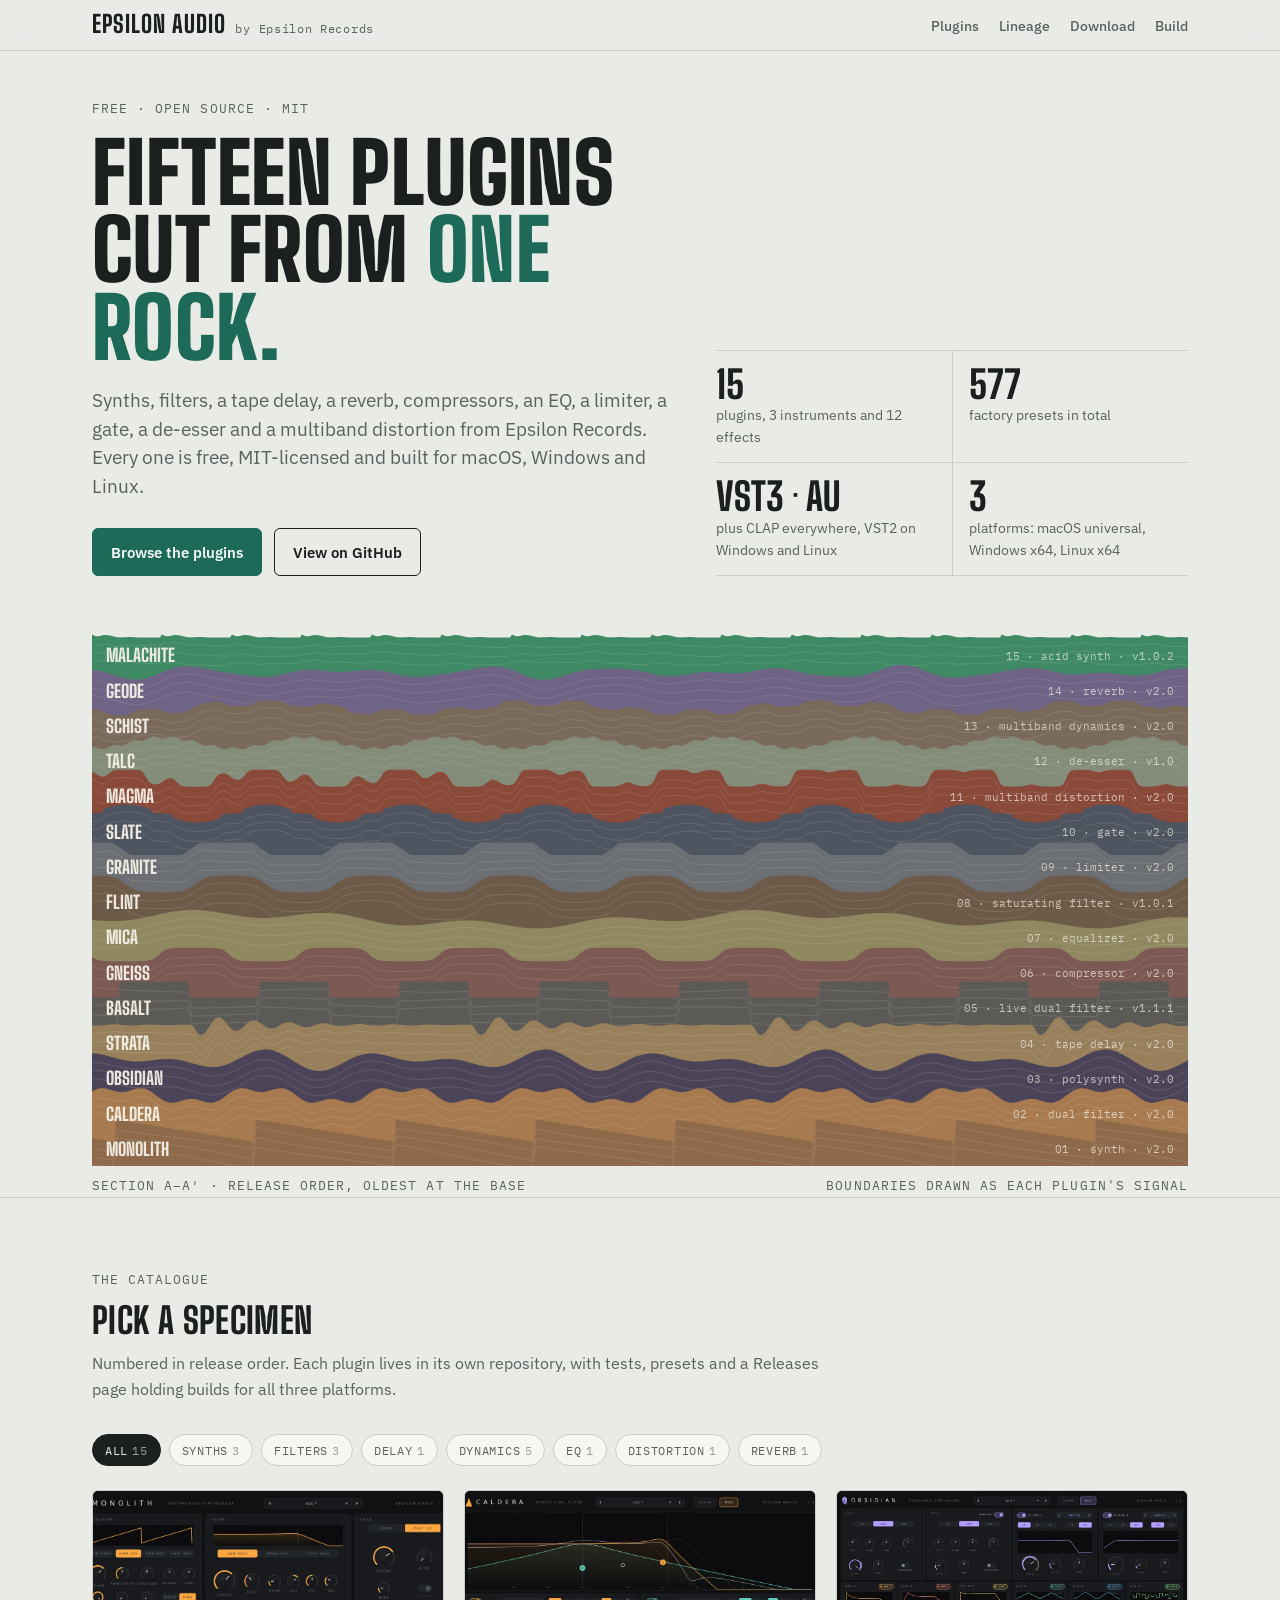
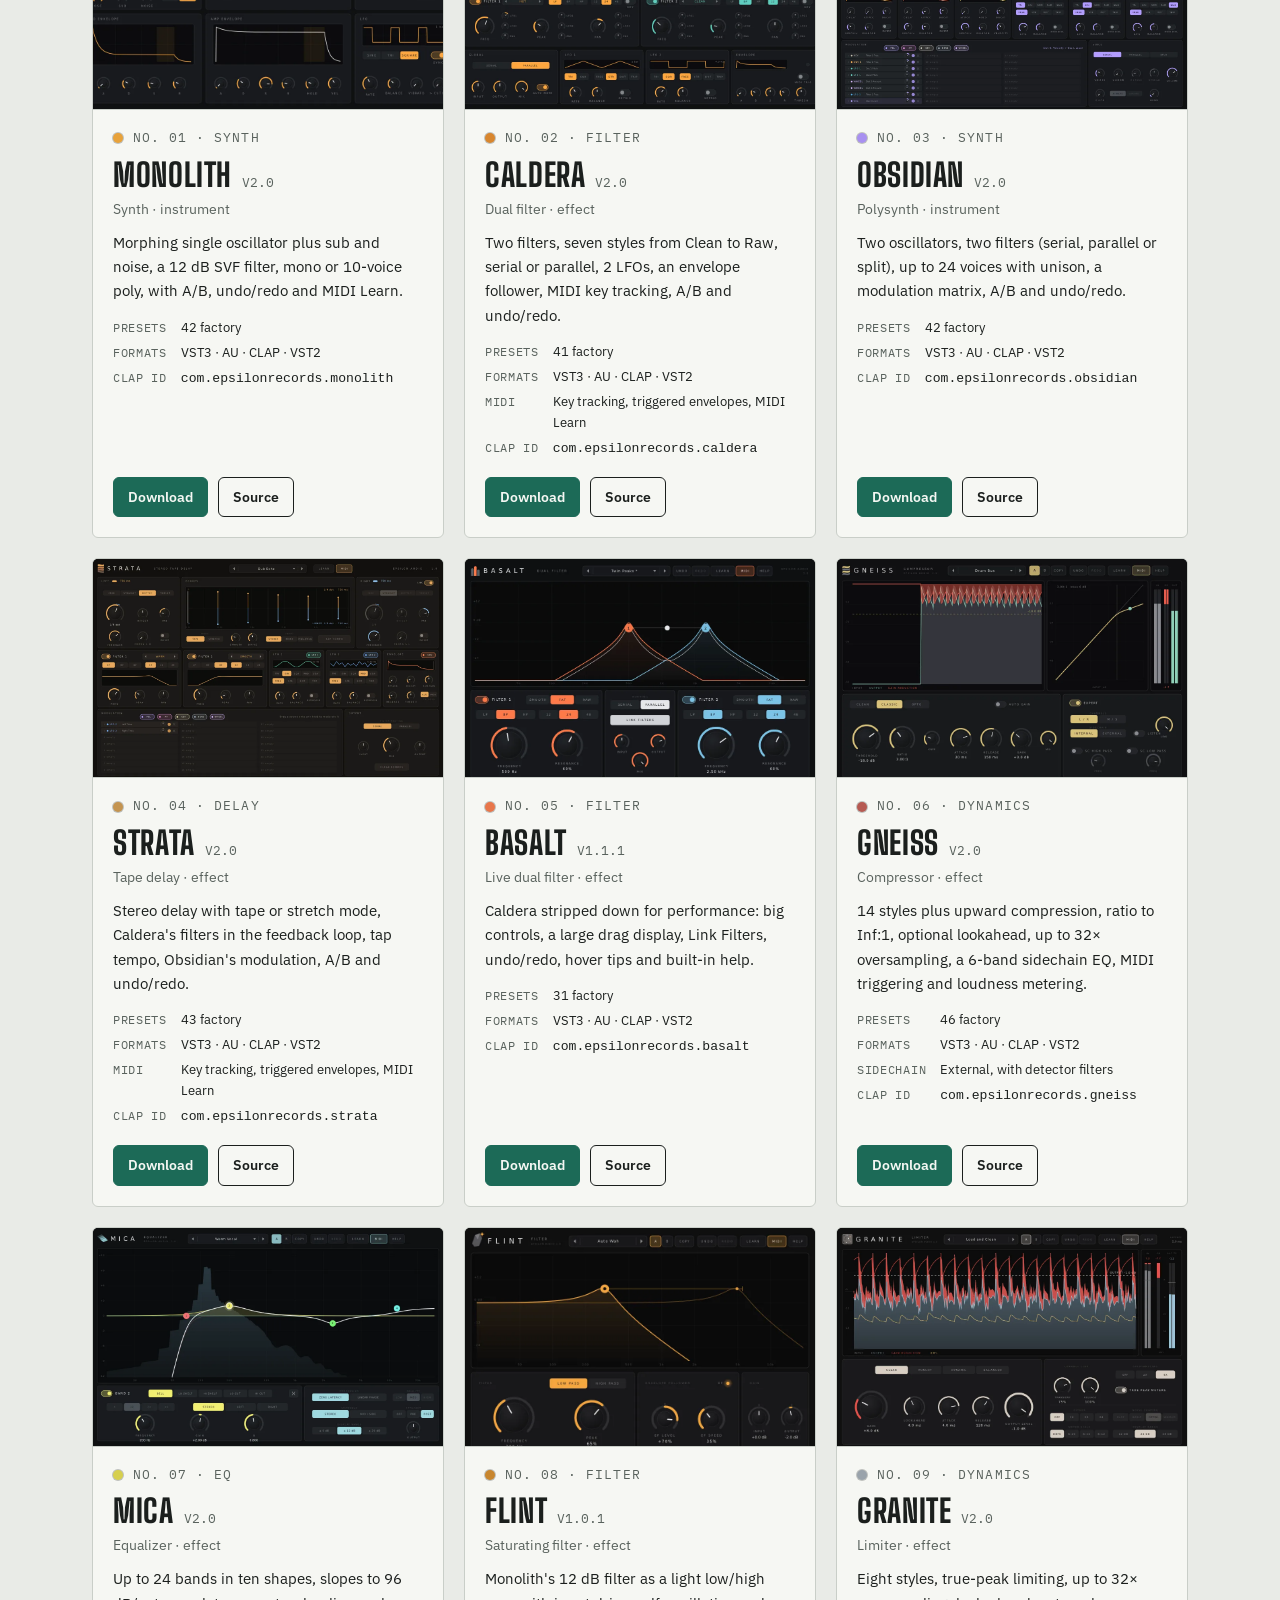
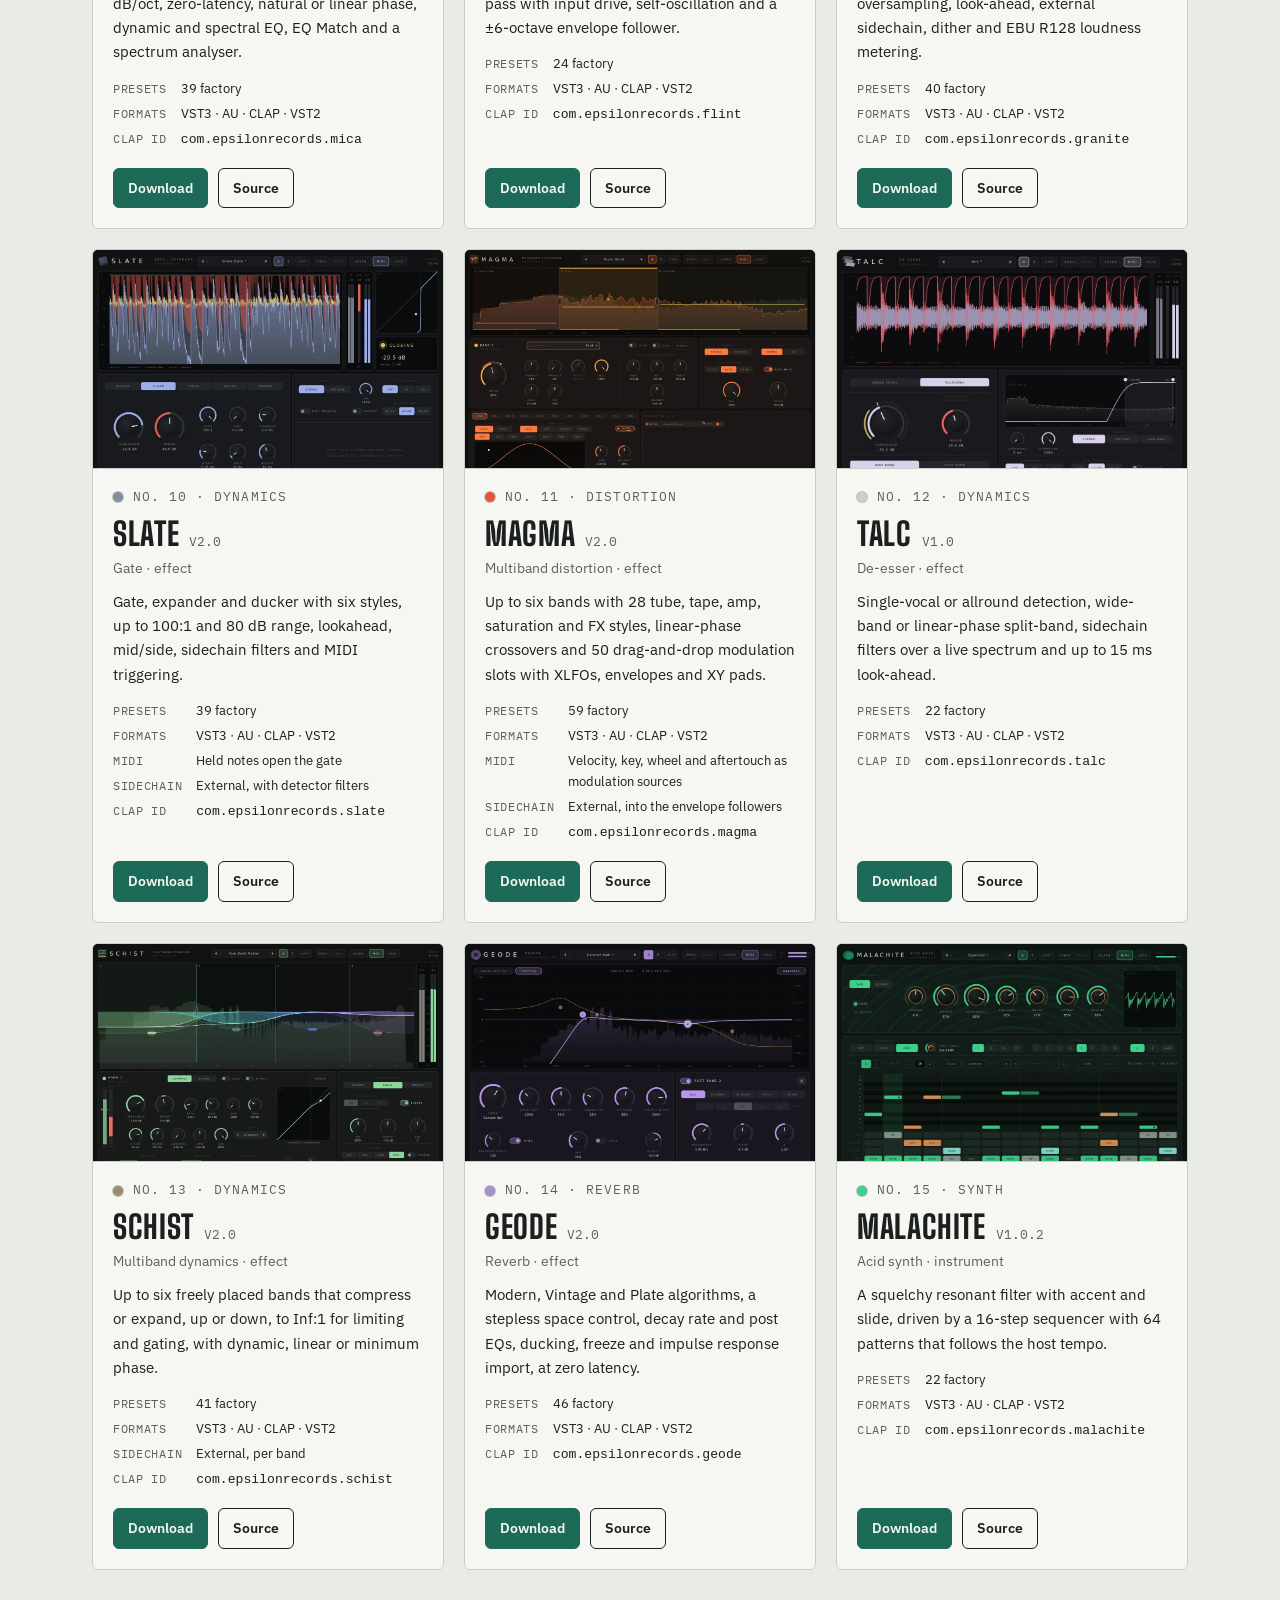
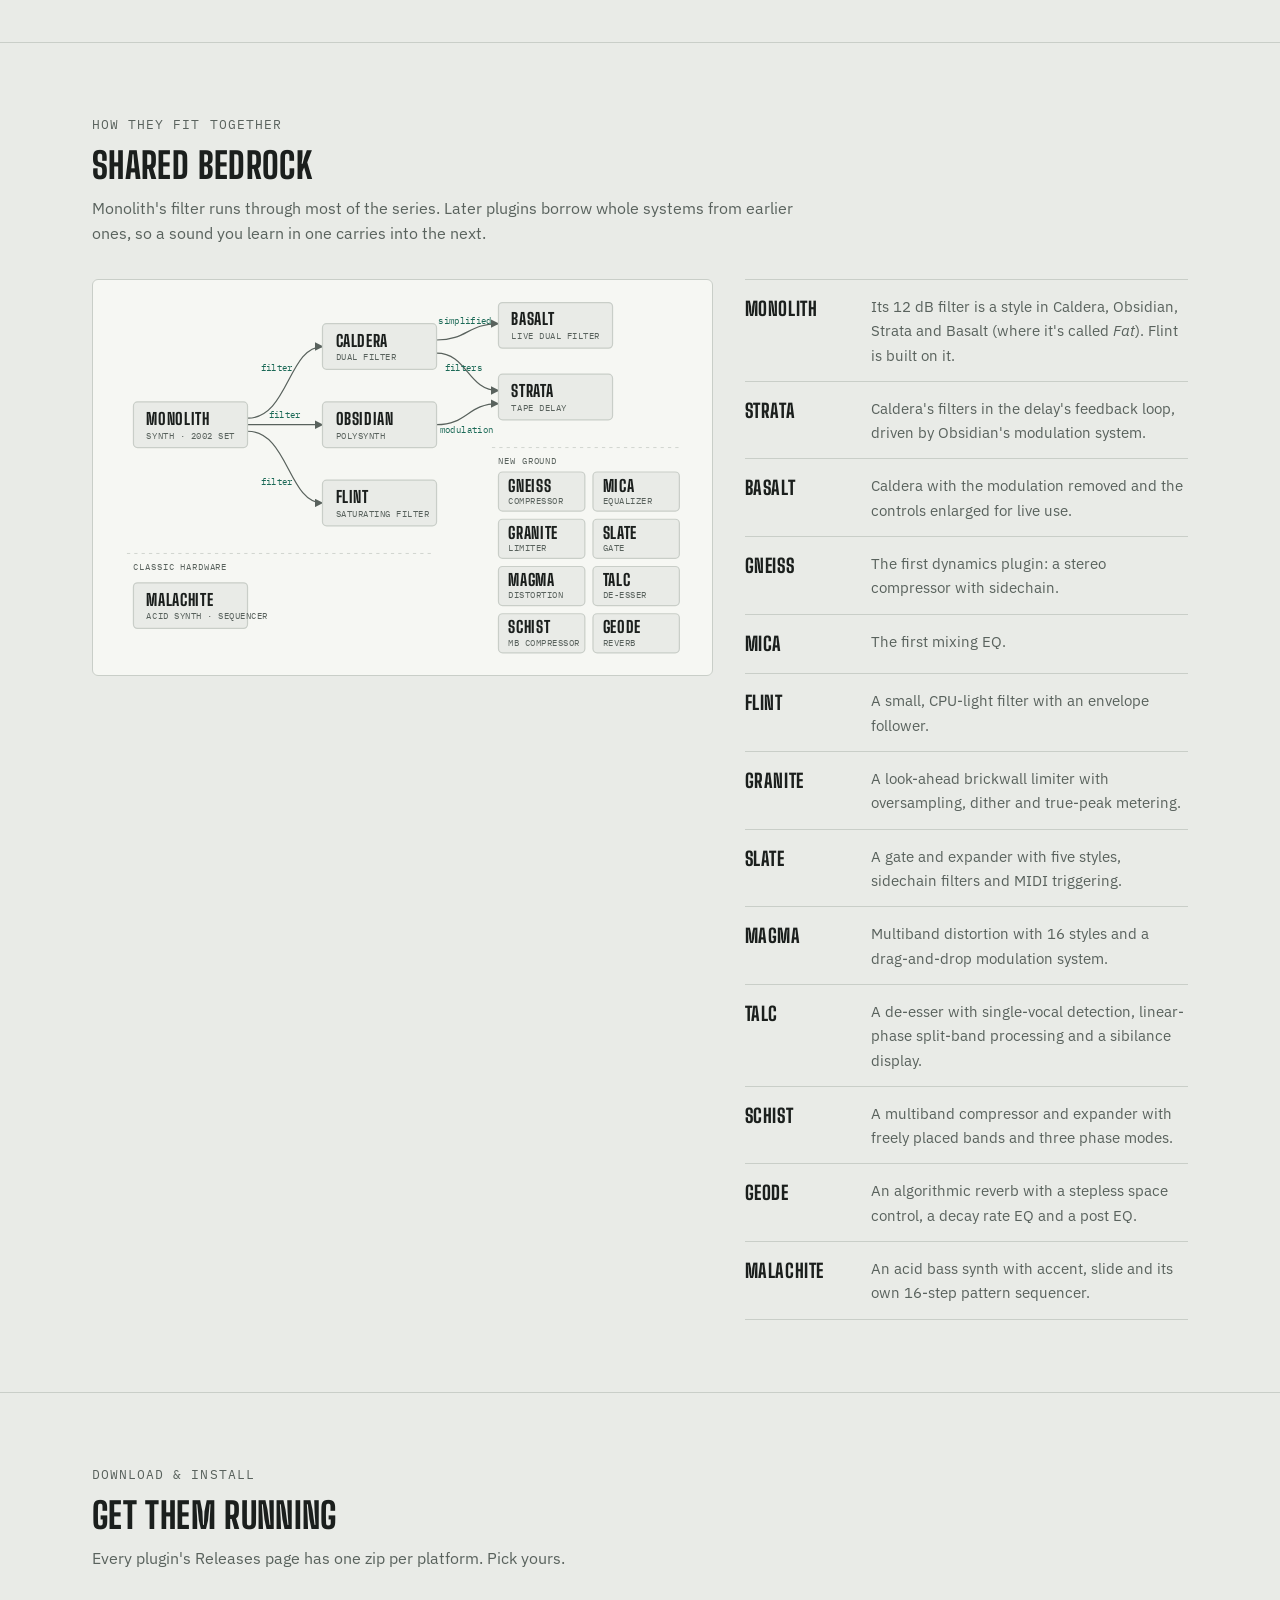
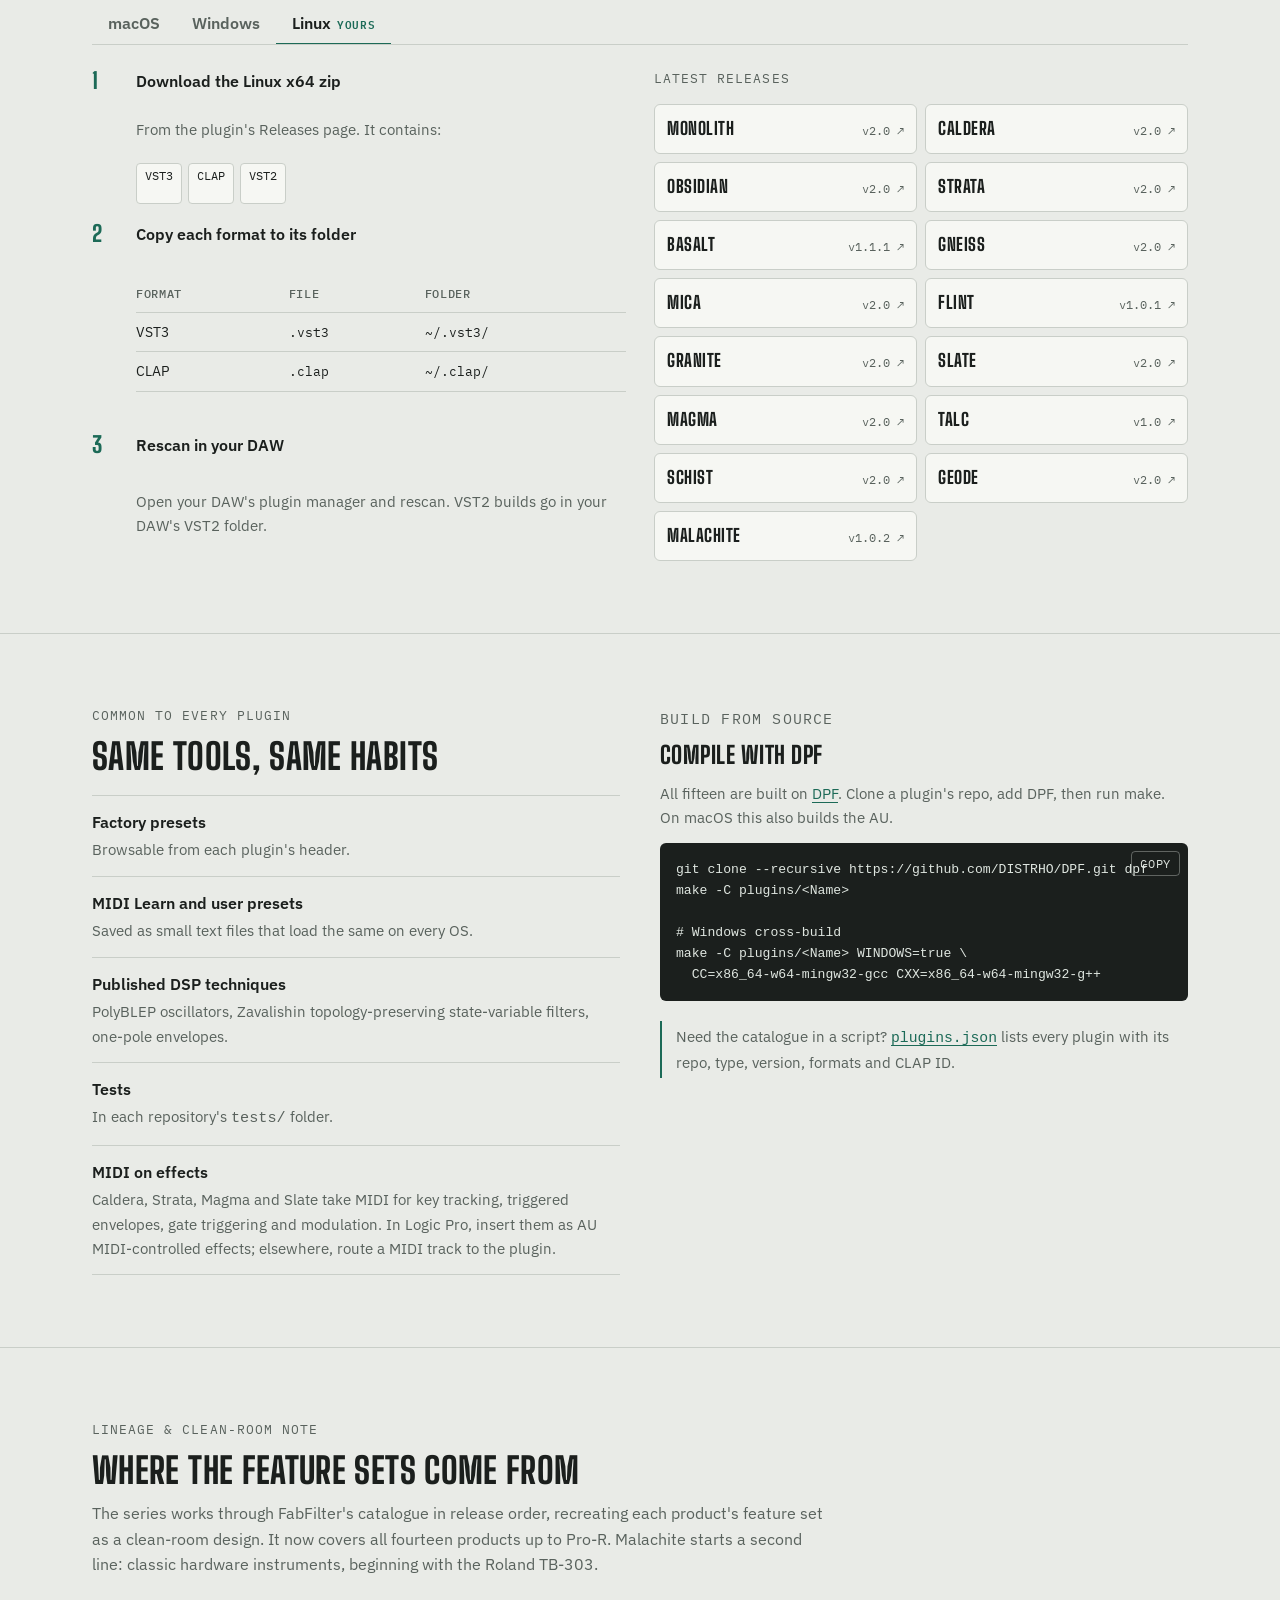
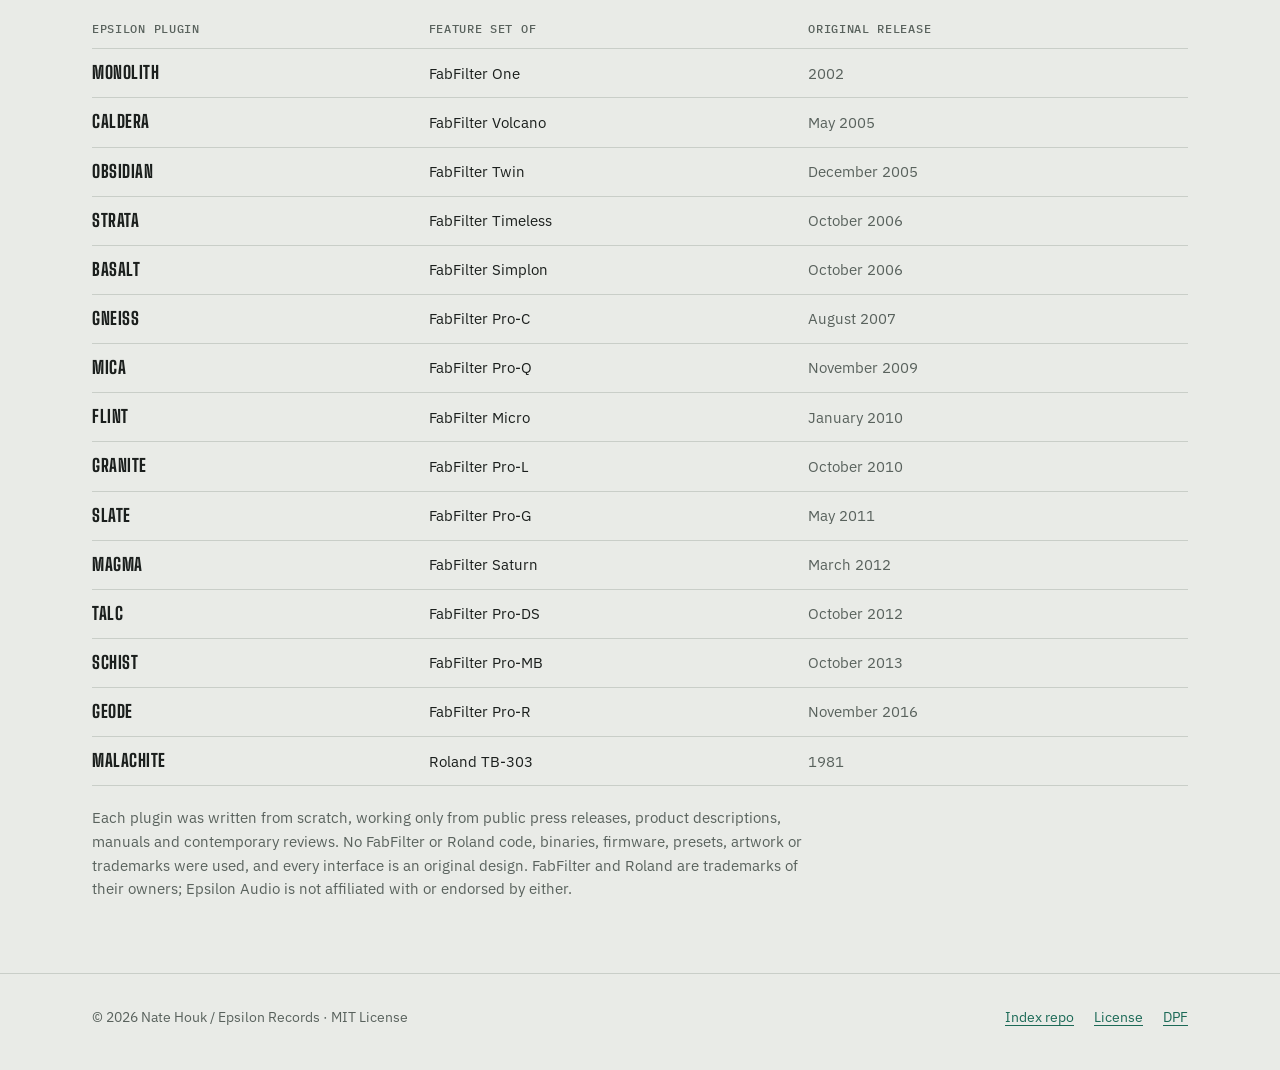
==== site/index.html @ 7e338773 "Index: Malachite 1.0.2 v1.0.2 now points at b348f2f, where the plugin reports its version as 1.0.2. " ====
<!doctype html>
<html lang="en">
<head>
<meta charset="utf-8">
<meta name="viewport" content="width=device-width, initial-scale=1, viewport-fit=cover">
<meta name="color-scheme" content="light dark">
<meta property="og:title" content="Epsilon Audio Plugins">
<meta property="og:description" content="Fifteen free, open-source audio plugins from Epsilon Records. VST3, AU, CLAP and VST2 for macOS, Windows and Linux.">
<meta property="og:image" content="https://plugins.epsilonrecords.com/img/obsidian.webp">
<meta property="og:url" content="https://plugins.epsilonrecords.com/">
<link rel="canonical" href="https://plugins.epsilonrecords.com/">
<link rel="icon" href="favicon.svg" type="image/svg+xml">
<title>Epsilon Audio Plugins</title>
<meta name="description" content="Fifteen free, open-source audio plugins from Epsilon Records. VST3, AU, CLAP and VST2 for macOS, Windows and Linux.">
<link rel="preconnect" href="https://fonts.googleapis.com">
<link rel="preconnect" href="https://fonts.gstatic.com" crossorigin>
<link rel="stylesheet" href="https://fonts.googleapis.com/css2?family=Big+Shoulders+Display:wght@700;800;900&family=IBM+Plex+Mono:wght@400;500&family=IBM+Plex+Sans:wght@400;500;600&display=swap">
<style>
img { max-width: 100%; }
body { margin: 0; }
[hidden] { display: none !important; }
/* Layout: a geological section. The hero is a cut through fifteen rock layers whose
   boundaries are waveforms; below it, specimen cards, a lineage chart and field notes. */
:root {
  --bg: #e9ebe7;          /* weathered limestone, slight green bias */
  --surface: #f6f7f3;
  --ink: #1b1f1d;
  --muted: #59625d;
  --line: #c9cec8;
  --accent: #1c6a57;      /* malachite */
  --accent-ink: #f4f7f3;
  --code-bg: #1b1f1d;
  --code-fg: #dfe6e0;

  --l1: #8e6a4a; --l2: #a77b4f; --l3: #4b4458; --l4: #98805c;
  --l5: #5c5a56; --l6: #7d5953; --l7: #8f8860; --l8: #6e5a48;
  --l9: #6b6e72; --l10: #4e5560; --l11: #8a4a3a; --l12: #848c7a; --l13: #7a6a5a; --l14: #6f6386; --l15: #3f8a64;
  --stratum-label: #f3efe6;

  --font-display: "Big Shoulders Display", "Arial Narrow", "Roboto Condensed", Impact, sans-serif;
  --font-body: "IBM Plex Sans", "Segoe UI", Roboto, Helvetica, Arial, sans-serif;
  --font-mono: "IBM Plex Mono", ui-monospace, "SF Mono", Menlo, Consolas, monospace;

  --step--1: 0.8125rem; --step-0: 1rem; --step-1: 1.1875rem; --step-2: 1.5rem;
  --step-3: 2.25rem; --step-4: clamp(2.75rem, 7vw, 5.25rem);
  --radius: 6px;
}
@media (prefers-color-scheme: dark) {
  :root:not([data-theme="light"]) {
    --bg: #121514; --surface: #1a1e1c; --ink: #e4e8e3; --muted: #9aa49e; --line: #2c3330;
    --accent: #5cc3a3; --accent-ink: #0d1412; --code-bg: #0b0d0c; --code-fg: #d6ded8;
    --l1: #6f523a; --l2: #85613f; --l3: #3a3446; --l4: #8a7759;
    --l5: #3f3e3b; --l6: #5f433f; --l7: #857f60; --l8: #4d3f33;
    --l9: #4b4e52; --l10: #353b44; --l11: #6a3529; --l12: #6e7466; --l13: #574a3e; --l14: #4a4260; --l15: #2c5e46;
    --stratum-label: #efe9dd;
    color-scheme: dark;
  }
}
:root[data-theme="dark"] {
  --bg: #121514; --surface: #1a1e1c; --ink: #e4e8e3; --muted: #9aa49e; --line: #2c3330;
  --accent: #5cc3a3; --accent-ink: #0d1412; --code-bg: #0b0d0c; --code-fg: #d6ded8;
  --l1: #6f523a; --l2: #85613f; --l3: #3a3446; --l4: #8a7759;
  --l5: #3f3e3b; --l6: #5f433f; --l7: #857f60; --l8: #4d3f33;
  --l9: #4b4e52; --l10: #353b44; --l11: #6a3529; --l12: #6e7466; --l13: #574a3e; --l14: #4a4260; --l15: #2c5e46;
  --stratum-label: #efe9dd;
  color-scheme: dark;
}

* { box-sizing: border-box; }
html { scroll-behavior: smooth; }
@media (prefers-reduced-motion: reduce) { html { scroll-behavior: auto; } }
body {
  background: var(--bg); color: var(--ink);
  font-family: var(--font-body); font-size: var(--step-0); line-height: 1.6;
  -webkit-font-smoothing: antialiased;
}
.wrap {
  max-width: 1160px; margin: 0 auto;
  padding-left: max(16px, env(safe-area-inset-left, 0px));
  padding-right: max(16px, env(safe-area-inset-right, 0px));
}
@media (min-width: 720px) { .wrap { padding-left: max(32px, env(safe-area-inset-left, 0px)); padding-right: max(32px, env(safe-area-inset-right, 0px)); } }
a { color: var(--accent); text-underline-offset: 3px; }
a:focus-visible, button:focus-visible { outline: 2px solid var(--accent); outline-offset: 3px; border-radius: 3px; }
h1, h2, h3 { text-wrap: balance; margin: 0; }
p { margin: 0; }
.label {
  font-family: var(--font-mono); font-size: var(--step--1); letter-spacing: 0.08em;
  text-transform: uppercase; color: var(--muted);
}
.num { font-variant-numeric: tabular-nums; }

/* Header */
body::before { content: ""; position: fixed; inset: 0 0 auto; height: env(safe-area-inset-top, 0px); z-index: 10; background: var(--bg); }
header.top {
  position: sticky; top: env(safe-area-inset-top, 0px); z-index: 5;
  background: color-mix(in srgb, var(--bg) 88%, transparent);
  backdrop-filter: blur(8px); -webkit-backdrop-filter: blur(8px);
  border-bottom: 1px solid var(--line);
}
header.top .wrap { display: flex; align-items: center; gap: 24px; padding-block: 12px; }
.brand { display: flex; align-items: baseline; gap: 10px; text-decoration: none; color: var(--ink); }
.brand b { font-family: var(--font-display); font-weight: 800; font-size: 1.5rem; letter-spacing: 0.04em; text-transform: uppercase; line-height: 1; }
.brand span { font-family: var(--font-mono); font-size: 0.72rem; color: var(--muted); letter-spacing: 0.06em; }
nav.links { margin-left: auto; display: flex; gap: 20px; flex-wrap: wrap; }
nav.links a { color: var(--muted); text-decoration: none; font-size: 0.9rem; font-weight: 500; }
nav.links a:hover { color: var(--ink); }
@media (max-width: 640px) { nav.links .opt { display: none; } .brand span { display: none; } }

/* Hero */
.hero { padding-block: 48px 0; }
.hero-grid { display: grid; grid-template-columns: 1fr; gap: 32px; align-items: end; }
@media (min-width: 900px) { .hero-grid { grid-template-columns: 1.1fr 0.9fr; gap: 48px; } }
.hero h1 {
  font-family: var(--font-display); font-weight: 900; text-transform: uppercase;
  font-size: var(--step-4); line-height: 0.92; letter-spacing: 0.005em;
}
.hero h1 em { font-style: normal; color: var(--accent); }
.hero .lede { margin-top: 20px; font-size: var(--step-1); color: var(--muted); max-width: 34em; line-height: 1.5; }
.cta { display: flex; flex-wrap: wrap; gap: 12px; margin-top: 28px; }
.btn {
  display: inline-flex; align-items: center; gap: 8px; padding: 11px 18px; border-radius: var(--radius);
  font-weight: 600; font-size: 0.95rem; text-decoration: none; border: 1px solid var(--ink); color: var(--ink); background: transparent;
  cursor: pointer; font-family: var(--font-body);
}
.btn.primary { background: var(--accent); border-color: var(--accent); color: var(--accent-ink); }
.btn:hover { filter: brightness(1.08); }
.facts { display: grid; grid-template-columns: repeat(2, minmax(0, 1fr)); gap: 0; border-top: 1px solid var(--line); }
.facts div { padding: 14px 0; border-bottom: 1px solid var(--line); display: flex; flex-direction: column; gap: 2px; }
.facts div:nth-child(odd) { padding-right: 16px; }
.facts div:nth-child(even) { padding-left: 16px; border-left: 1px solid var(--line); }
.facts strong { font-family: var(--font-display); font-weight: 800; font-size: 2.4rem; line-height: 1; }
.facts small { color: var(--muted); font-size: 0.85rem; }

.section-cut { margin-top: 40px; position: relative; }
.section-cut canvas { display: block; width: 100%; height: clamp(360px, 48vw, 550px); }
.section-cut .legend {
  display: flex; justify-content: space-between; gap: 12px; flex-wrap: wrap;
  padding-block: 10px 0; color: var(--muted);
}

/* Section scaffolding */
section.block { padding-block: 72px; border-top: 1px solid var(--line); }
.block-head { display: grid; gap: 12px; margin-bottom: 32px; max-width: 46rem; }
.block-head h2 { font-family: var(--font-display); font-weight: 800; text-transform: uppercase; font-size: var(--step-3); line-height: 1; letter-spacing: 0.01em; }
.block-head p { color: var(--muted); }

/* Catalogue */
.filters { display: flex; flex-wrap: wrap; gap: 8px; margin-bottom: 24px; }
.chip {
  font-family: var(--font-mono); font-size: 0.78rem; letter-spacing: 0.06em; text-transform: uppercase;
  border: 1px solid var(--line); background: var(--surface); color: var(--muted);
  padding: 7px 12px; border-radius: 999px; cursor: pointer;
}
.chip[aria-pressed="true"] { background: var(--ink); color: var(--bg); border-color: var(--ink); }
.chip .n { opacity: 0.6; margin-left: 4px; }
.grid { display: grid; grid-template-columns: repeat(auto-fill, minmax(min(100%, 330px), 1fr)); gap: 20px; }
.card { scroll-margin-top: 80px; }
.card {
  background: var(--surface); border: 1px solid var(--line); border-radius: var(--radius);
  overflow: hidden; display: flex; flex-direction: column; min-width: 0;
}
.card .shot { background: #0f1112; aspect-ratio: 16 / 10; max-width: 100%; overflow: hidden; border-bottom: 1px solid var(--line); }
.card .shot img { width: 100%; height: 100%; object-fit: cover; object-position: top center; display: block; transition: transform .5s ease; }
.card:hover .shot img { transform: scale(1.03); }
@media (prefers-reduced-motion: reduce) { .card .shot img { transition: none; } .card:hover .shot img { transform: none; } }
.card .body { padding: 18px 20px 20px; display: flex; flex-direction: column; gap: 10px; flex: 1; }
.spec { display: flex; align-items: center; gap: 10px; }
.spec .dot { width: 10px; height: 10px; border-radius: 50%; background: var(--c); box-shadow: 0 0 0 1px color-mix(in srgb, var(--ink) 25%, transparent); flex: none; }
.card h3 { font-family: var(--font-display); font-weight: 800; text-transform: uppercase; font-size: 2rem; line-height: 1; letter-spacing: 0.02em; display: flex; align-items: baseline; gap: 10px; }
.card h3 .v { font-family: var(--font-mono); font-weight: 400; font-size: 0.8rem; color: var(--muted); letter-spacing: 0; }
.card .kind { color: var(--muted); font-size: 0.9rem; margin-top: -4px; }
.card .hl { font-size: 0.95rem; }
.card dl { display: grid; grid-template-columns: auto 1fr; gap: 4px 14px; margin: 4px 0 0; font-size: 0.82rem; }
.card dt { font-family: var(--font-mono); color: var(--muted); text-transform: uppercase; letter-spacing: 0.06em; font-size: 0.72rem; padding-top: 2px; }
.card dd { margin: 0; font-variant-numeric: tabular-nums; min-width: 0; overflow-wrap: anywhere; }
.card .actions { margin-top: auto; padding-top: 8px; display: flex; gap: 10px; flex-wrap: wrap; }
.card .actions .btn { padding: 8px 14px; font-size: 0.88rem; }

/* Lineage */
.lineage-wrap { display: grid; gap: 32px; grid-template-columns: 1fr; }
@media (min-width: 980px) { .lineage-wrap { grid-template-columns: 1.4fr 1fr; align-items: start; } }
.diagram { overflow-x: auto; background: var(--surface); border: 1px solid var(--line); border-radius: var(--radius); padding: 16px; }
.diagram svg { display: block; min-width: 560px; width: 100%; height: auto; }
.diagram .node rect { fill: var(--bg); stroke: var(--line); stroke-width: 1.5; }
.diagram .node text { font-family: var(--font-display); font-weight: 800; font-size: 20px; letter-spacing: 0.04em; fill: var(--ink); text-transform: uppercase; }
.diagram .node .sub { font-family: var(--font-mono); font-weight: 400; font-size: 10.5px; fill: var(--muted); letter-spacing: 0.06em; }
.diagram .edge { fill: none; stroke: var(--muted); stroke-width: 1.5; }
.diagram .edge-label { font-family: var(--font-mono); font-size: 10.5px; fill: var(--accent); letter-spacing: 0.04em; }
.diagram .arrow { fill: var(--muted); }
.diagram .group-label { font-family: var(--font-mono); font-size: 10.5px; fill: var(--muted); letter-spacing: 0.1em; }
.diagram .divider { stroke: var(--line); stroke-dasharray: 4 5; }
.notes { display: grid; gap: 0; }
.notes div { padding: 14px 0; border-bottom: 1px solid var(--line); display: grid; grid-template-columns: 112px 1fr; gap: 14px; }
.notes div:first-child { border-top: 1px solid var(--line); }
.notes b { font-family: var(--font-display); font-weight: 800; text-transform: uppercase; font-size: 1.2rem; letter-spacing: 0.03em; }
.notes p { color: var(--muted); font-size: 0.95rem; }

/* Download */
.tabs { display: flex; gap: 0; border-bottom: 1px solid var(--line); margin-bottom: 24px; overflow-x: auto; }
.tab {
  background: none; border: 0; border-bottom: 2px solid transparent; margin-bottom: -1px;
  padding: 10px 16px; font-family: var(--font-body); font-weight: 600; font-size: 1rem; color: var(--muted); cursor: pointer; white-space: nowrap;
}
.tab[aria-selected="true"] { color: var(--ink); border-bottom-color: var(--accent); }
.tab .you { font-family: var(--font-mono); font-size: 0.68rem; color: var(--accent); margin-left: 6px; letter-spacing: 0.06em; text-transform: uppercase; }
.platform { display: grid; gap: 28px; grid-template-columns: 1fr; }
@media (min-width: 860px) { .platform { grid-template-columns: 1fr 1fr; } }
.platform > * { min-width: 0; }
.steps { list-style: none; padding: 0; margin: 0; display: grid; gap: 18px; counter-reset: s; }
.steps li { display: grid; grid-template-columns: 32px 1fr; gap: 12px; counter-increment: s; }
.steps li::before {
  content: counter(s); font-family: var(--font-display); font-weight: 800; font-size: 1.4rem; line-height: 1.1;
  color: var(--accent);
}
.steps li > div { min-width: 0; display: grid; gap: 6px; }
.steps h3 { font-size: 1rem; font-weight: 600; }
.steps p { color: var(--muted); font-size: 0.95rem; }
.formats { display: flex; gap: 6px; flex-wrap: wrap; }
.fmt { font-family: var(--font-mono); font-size: 0.75rem; border: 1px solid var(--line); border-radius: 4px; padding: 2px 8px; background: var(--surface); }
.paths { width: 100%; border-collapse: collapse; font-size: 0.88rem; }
.paths th, .paths td { text-align: left; padding: 8px 10px 8px 0; border-bottom: 1px solid var(--line); vertical-align: top; }
.paths th { font-family: var(--font-mono); font-weight: 500; font-size: 0.72rem; text-transform: uppercase; letter-spacing: 0.06em; color: var(--muted); }
.paths code { font-family: var(--font-mono); font-size: 0.82rem; overflow-wrap: anywhere; }
.table-scroll { overflow-x: auto; }
.code {
  position: relative; background: var(--code-bg); color: var(--code-fg); border-radius: var(--radius);
  font-family: var(--font-mono); font-size: 0.82rem; line-height: 1.6;
}
.code pre { margin: 0; padding: 16px 16px; padding-right: 76px; overflow-x: auto; white-space: pre; }
.code .copy {
  position: absolute; top: 8px; right: 8px; font-family: var(--font-mono); font-size: 0.72rem; letter-spacing: 0.06em; text-transform: uppercase;
  background: transparent; color: var(--code-fg); border: 1px solid color-mix(in srgb, var(--code-fg) 35%, transparent); border-radius: 4px; padding: 4px 8px; cursor: pointer;
}
.code .copy:hover { border-color: var(--code-fg); }
.note { border-left: 2px solid var(--accent); padding: 4px 0 4px 14px; color: var(--muted); font-size: 0.92rem; }
.note strong { color: var(--ink); }
.release-list { display: grid; grid-template-columns: repeat(auto-fill, minmax(min(100%, 200px), 1fr)); gap: 8px; }
.release-list a {
  display: flex; justify-content: space-between; align-items: baseline; gap: 8px; text-decoration: none; color: var(--ink);
  border: 1px solid var(--line); background: var(--surface); border-radius: var(--radius); padding: 10px 12px;
}
.release-list a:hover { border-color: var(--accent); }
.release-list b { font-family: var(--font-display); font-weight: 800; text-transform: uppercase; letter-spacing: 0.03em; font-size: 1.1rem; }
.release-list span { font-family: var(--font-mono); font-size: 0.75rem; color: var(--muted); }

/* Common + build */
.two { display: grid; grid-template-columns: 1fr; gap: 40px; }
@media (min-width: 900px) { .two { grid-template-columns: 1fr 1fr; } }
.two > * { min-width: 0; }
.common { list-style: none; padding: 0; margin: 0; display: grid; }
.common li { padding: 14px 0; border-bottom: 1px solid var(--line); display: grid; gap: 2px; }
.common li:first-child { border-top: 1px solid var(--line); }
.common b { font-weight: 600; }
.common span { color: var(--muted); font-size: 0.95rem; }
.build-head { margin-bottom: 14px; display: grid; gap: 6px; }
.build-head h3 { font-family: var(--font-display); font-weight: 800; text-transform: uppercase; font-size: var(--step-2); letter-spacing: 0.02em; }
.build-head p { color: var(--muted); font-size: 0.95rem; }

/* Clean room */
.cleanroom table { width: 100%; border-collapse: collapse; font-size: 0.92rem; min-width: 460px; }
.cleanroom th, .cleanroom td { text-align: left; padding: 10px 12px 10px 0; border-bottom: 1px solid var(--line); }
.cleanroom th { font-family: var(--font-mono); font-weight: 500; font-size: 0.72rem; text-transform: uppercase; letter-spacing: 0.06em; color: var(--muted); }
.cleanroom td:first-child { font-family: var(--font-display); font-weight: 800; text-transform: uppercase; letter-spacing: 0.03em; font-size: 1.1rem; }
.cleanroom td:last-child { font-variant-numeric: tabular-nums; color: var(--muted); }
.cleanroom .disclaimer { margin-top: 20px; max-width: 46rem; color: var(--muted); font-size: 0.92rem; }

footer { border-top: 1px solid var(--line); padding-block: 32px 48px; }
footer .wrap { display: flex; flex-wrap: wrap; gap: 16px 32px; justify-content: space-between; color: var(--muted); font-size: 0.88rem; }
footer .links { display: flex; gap: 20px; flex-wrap: wrap; }

.sr { position: absolute; width: 1px; height: 1px; overflow: hidden; clip: rect(0 0 0 0); white-space: nowrap; }
</style>

</head>
<body>
<header class="top">
  <div class="wrap">
    <a class="brand" href="#top"><b>Epsilon Audio</b><span>by Epsilon Records</span></a>
    <nav class="links" aria-label="Sections">
      <a href="#plugins">Plugins</a>
      <a href="#lineage" class="opt">Lineage</a>
      <a href="#download">Download</a>
      <a href="#build" class="opt">Build</a>
    </nav>
  </div>
</header>

<main id="top">
  <section class="hero">
    <div class="wrap">
      <div class="hero-grid">
        <div>
          <p class="label">Free · Open source · MIT</p>
          <h1 style="margin-top:14px">Fifteen plugins<br>cut from <em>one rock.</em></h1>
          <p class="lede">Synths, filters, a tape delay, a reverb, compressors, an EQ, a limiter, a gate, a de-esser and a multiband distortion from Epsilon Records. Every one is free, MIT-licensed and built for macOS, Windows and Linux.</p>
          <div class="cta">
            <a class="btn primary" href="#plugins">Browse the plugins</a>
            <a class="btn" href="https://github.com/natehouk/epsilon-plugins" target="_blank" rel="noopener">View on GitHub</a>
          </div>
        </div>
        <div class="facts">
          <div><strong class="num">15</strong><small>plugins, 3 instruments and 12 effects</small></div>
          <div><strong class="num" id="preset-total">577</strong><small>factory presets in total</small></div>
          <div><strong>VST3 · AU</strong><small>plus CLAP everywhere, VST2 on Windows and Linux</small></div>
          <div><strong class="num">3</strong><small>platforms: macOS universal, Windows x64, Linux x64</small></div>
        </div>
      </div>
    </div>
    <div class="wrap">
      <figure class="section-cut" style="margin:40px 0 0">
        <canvas id="strata" aria-label="Cross-section of fifteen rock layers, one per plugin, from Monolith at the base to Malachite at the top. Each layer boundary is drawn as a waveform."></canvas>
        <figcaption class="legend label"><span>Section A–A′ · release order, oldest at the base</span><span>Boundaries drawn as each plugin's signal</span></figcaption>
      </figure>
    </div>
  </section>

  <section class="block" id="plugins">
    <div class="wrap">
      <div class="block-head">
        <p class="label">The catalogue</p>
        <h2>Pick a specimen</h2>
        <p>Numbered in release order. Each plugin lives in its own repository, with tests, presets and a Releases page holding builds for all three platforms.</p>
      </div>
      <div class="filters" role="group" aria-label="Filter plugins by type" id="filters"></div>
      <div class="grid" id="grid"></div>
    </div>
  </section>

  <section class="block" id="lineage">
    <div class="wrap">
      <div class="block-head">
        <p class="label">How they fit together</p>
        <h2>Shared bedrock</h2>
        <p>Monolith's filter runs through most of the series. Later plugins borrow whole systems from earlier ones, so a sound you learn in one carries into the next.</p>
      </div>
      <div class="lineage-wrap">
        <div class="diagram">
          <svg viewBox="0 0 720 446" role="img" aria-labelledby="lin-t">
            <title id="lin-t">Lineage: Monolith's filter feeds Caldera, Obsidian and Flint. Caldera's filters feed Strata and, simplified, Basalt. Obsidian's modulation feeds Strata. Gneiss, Mica, Granite, Slate, Magma, Talc, Schist, Geode and Malachite stand on their own.</title>
            <defs>
              <marker id="ah" viewBox="0 0 10 10" refX="9" refY="5" markerWidth="7" markerHeight="7" orient="auto-start-reverse">
                <path class="arrow" d="M0,0 L10,5 L0,10 z"></path>
              </marker>
            </defs>
            <!-- edges -->
            <path class="edge" d="M170,150 C220,150 220,62 262,62" marker-end="url(#ah)"></path>
            <text class="edge-label" x="186" y="92">filter</text>
            <path class="edge" d="M170,158 L262,158" marker-end="url(#ah)"></path>
            <text class="edge-label" x="196" y="150">filter</text>
            <path class="edge" d="M170,166 C220,166 220,254 262,254" marker-end="url(#ah)"></path>
            <text class="edge-label" x="186" y="232">filter</text>

            <path class="edge" d="M402,54 C440,54 440,34 478,34" marker-end="url(#ah)"></path>
            <text class="edge-label" x="404" y="34">simplified</text>
            <path class="edge" d="M402,70 C440,70 440,116 478,116" marker-end="url(#ah)"></path>
            <text class="edge-label" x="412" y="92">filters</text>
            <path class="edge" d="M402,158 C440,158 440,132 478,132" marker-end="url(#ah)"></path>
            <text class="edge-label" x="406" y="168">modulation</text>

            <!-- nodes -->
            <g class="node"><rect x="30" y="130" width="140" height="56" rx="5"></rect><text x="46" y="158">Monolith</text><text class="sub" x="46" y="175">SYNTH · 2002 SET</text></g>
            <g class="node"><rect x="262" y="34" width="140" height="56" rx="5"></rect><text x="278" y="62">Caldera</text><text class="sub" x="278" y="79">DUAL FILTER</text></g>
            <g class="node"><rect x="262" y="130" width="140" height="56" rx="5"></rect><text x="278" y="158">Obsidian</text><text class="sub" x="278" y="175">POLYSYNTH</text></g>
            <g class="node"><rect x="262" y="226" width="140" height="56" rx="5"></rect><text x="278" y="254">Flint</text><text class="sub" x="278" y="271">SATURATING FILTER</text></g>
            <g class="node"><rect x="478" y="8" width="140" height="56" rx="5"></rect><text x="494" y="36">Basalt</text><text class="sub" x="494" y="53">LIVE DUAL FILTER</text></g>
            <g class="node"><rect x="478" y="96" width="140" height="56" rx="5"></rect><text x="494" y="124">Strata</text><text class="sub" x="494" y="141">TAPE DELAY</text></g>

            <line class="divider" x1="470" y1="186" x2="700" y2="186"></line>
            <text class="group-label" x="478" y="206">NEW GROUND</text>
            <g class="node"><rect x="478" y="216" width="106" height="48" rx="5"></rect><text x="490" y="240">Gneiss</text><text class="sub" x="490" y="255">COMPRESSOR</text></g>
            <g class="node"><rect x="594" y="216" width="106" height="48" rx="5"></rect><text x="606" y="240">Mica</text><text class="sub" x="606" y="255">EQUALIZER</text></g>
            <g class="node"><rect x="478" y="274" width="106" height="48" rx="5"></rect><text x="490" y="298">Granite</text><text class="sub" x="490" y="313">LIMITER</text></g>
            <g class="node"><rect x="594" y="274" width="106" height="48" rx="5"></rect><text x="606" y="298">Slate</text><text class="sub" x="606" y="313">GATE</text></g>
            <g class="node"><rect x="478" y="332" width="106" height="48" rx="5"></rect><text x="490" y="356">Magma</text><text class="sub" x="490" y="371">DISTORTION</text></g>
            <g class="node"><rect x="594" y="332" width="106" height="48" rx="5"></rect><text x="606" y="356">Talc</text><text class="sub" x="606" y="371">DE-ESSER</text></g>
            <g class="node"><rect x="478" y="390" width="106" height="48" rx="5"></rect><text x="490" y="414">Schist</text><text class="sub" x="490" y="429">MB COMPRESSOR</text></g>
            <g class="node"><rect x="594" y="390" width="106" height="48" rx="5"></rect><text x="606" y="414">Geode</text><text class="sub" x="606" y="429">REVERB</text></g>
            <line class="divider" x1="22" y1="316" x2="400" y2="316"></line>
            <text class="group-label" x="30" y="336">CLASSIC HARDWARE</text>
            <g class="node"><rect x="30" y="352" width="140" height="56" rx="5"></rect><text x="46" y="380">Malachite</text><text class="sub" x="46" y="397">ACID SYNTH · SEQUENCER</text></g>
          </svg>
        </div>
        <div class="notes">
          <div><b>Monolith</b><p>Its 12 dB filter is a style in Caldera, Obsidian, Strata and Basalt (where it's called <em>Fat</em>). Flint is built on it.</p></div>
          <div><b>Strata</b><p>Caldera's filters in the delay's feedback loop, driven by Obsidian's modulation system.</p></div>
          <div><b>Basalt</b><p>Caldera with the modulation removed and the controls enlarged for live use.</p></div>
          <div><b>Gneiss</b><p>The first dynamics plugin: a stereo compressor with sidechain.</p></div>
          <div><b>Mica</b><p>The first mixing EQ.</p></div>
          <div><b>Flint</b><p>A small, CPU-light filter with an envelope follower.</p></div>
          <div><b>Granite</b><p>A look-ahead brickwall limiter with oversampling, dither and true-peak metering.</p></div>
          <div><b>Slate</b><p>A gate and expander with five styles, sidechain filters and MIDI triggering.</p></div>
          <div><b>Magma</b><p>Multiband distortion with 16 styles and a drag-and-drop modulation system.</p></div>
          <div><b>Talc</b><p>A de-esser with single-vocal detection, linear-phase split-band processing and a sibilance display.</p></div>
          <div><b>Schist</b><p>A multiband compressor and expander with freely placed bands and three phase modes.</p></div>
          <div><b>Geode</b><p>An algorithmic reverb with a stepless space control, a decay rate EQ and a post EQ.</p></div>
          <div><b>Malachite</b><p>An acid bass synth with accent, slide and its own 16-step pattern sequencer.</p></div>
        </div>
      </div>
    </div>
  </section>

  <section class="block" id="download">
    <div class="wrap">
      <div class="block-head">
        <p class="label">Download &amp; install</p>
        <h2>Get them running</h2>
        <p>Every plugin's Releases page has one zip per platform. Pick yours.</p>
      </div>

      <div class="tabs" role="tablist" aria-label="Platform" id="tabs">
        <button class="tab" role="tab" id="tab-mac" aria-controls="panel" data-os="mac">macOS</button>
        <button class="tab" role="tab" id="tab-win" aria-controls="panel" data-os="win">Windows</button>
        <button class="tab" role="tab" id="tab-linux" aria-controls="panel" data-os="linux">Linux</button>
      </div>

      <div class="platform" id="panel" role="tabpanel">
        <ol class="steps" id="steps"></ol>
        <div style="display:grid; gap:14px; align-content:start">
          <p class="label">Latest releases</p>
          <div class="release-list" id="releases"></div>
        </div>
      </div>
    </div>
  </section>

  <section class="block" id="build">
    <div class="wrap two">
      <div>
        <div class="block-head" style="margin-bottom:20px">
          <p class="label">Common to every plugin</p>
          <h2>Same tools, same habits</h2>
        </div>
        <ul class="common">
          <li><b>Factory presets</b><span>Browsable from each plugin's header.</span></li>
          <li><b>MIDI Learn and user presets</b><span>Saved as small text files that load the same on every OS.</span></li>
          <li><b>Published DSP techniques</b><span>PolyBLEP oscillators, Zavalishin topology-preserving state-variable filters, one-pole envelopes.</span></li>
          <li><b>Tests</b><span>In each repository's <code>tests/</code> folder.</span></li>
          <li><b>MIDI on effects</b><span>Caldera, Strata, Magma and Slate take MIDI for key tracking, triggered envelopes, gate triggering and modulation. In Logic Pro, insert them as AU MIDI-controlled effects; elsewhere, route a MIDI track to the plugin.</span></li>
        </ul>
      </div>
      <div>
        <div class="build-head">
          <p class="label">Build from source</p>
          <h3>Compile with DPF</h3>
          <p>All fifteen are built on <a href="https://github.com/DISTRHO/DPF" target="_blank" rel="noopener">DPF</a>. Clone a plugin's repo, add DPF, then run make. On macOS this also builds the AU.</p>
        </div>
        <div class="code"><pre id="build-code">git clone --recursive https://github.com/DISTRHO/DPF.git dpf
make -C plugins/&lt;Name&gt;

# Windows cross-build
make -C plugins/&lt;Name&gt; WINDOWS=true \
  CC=x86_64-w64-mingw32-gcc CXX=x86_64-w64-mingw32-g++</pre><button class="copy" data-copy="build-code" type="button">Copy</button></div>
        <p class="note" style="margin-top:20px">Need the catalogue in a script? <a href="https://github.com/natehouk/epsilon-plugins/blob/main/plugins.json" target="_blank" rel="noopener"><code>plugins.json</code></a> lists every plugin with its repo, type, version, formats and CLAP ID.</p>
      </div>
    </div>
  </section>

  <section class="block cleanroom" id="cleanroom">
    <div class="wrap">
      <div class="block-head">
        <p class="label">Lineage &amp; clean-room note</p>
        <h2>Where the feature sets come from</h2>
        <p>The series works through FabFilter's catalogue in release order, recreating each product's feature set as a clean-room design. It now covers all fourteen products up to Pro-R. Malachite starts a second line: classic hardware instruments, beginning with the Roland TB-303.</p>
      </div>
      <div class="table-scroll">
        <table>
          <thead><tr><th>Epsilon plugin</th><th>Feature set of</th><th>Original release</th></tr></thead>
          <tbody id="lineage-rows"></tbody>
        </table>
      </div>
      <p class="disclaimer">Each plugin was written from scratch, working only from public press releases, product descriptions, manuals and contemporary reviews. No FabFilter or Roland code, binaries, firmware, presets, artwork or trademarks were used, and every interface is an original design. FabFilter and Roland are trademarks of their owners; Epsilon Audio is not affiliated with or endorsed by either.</p>
    </div>
  </section>
</main>

<footer>
  <div class="wrap">
    <span>© 2026 Nate Houk / Epsilon Records · MIT License</span>
    <span class="links">
      <a href="https://github.com/natehouk/epsilon-plugins" target="_blank" rel="noopener">Index repo</a>
      <a href="https://github.com/natehouk/epsilon-plugins/blob/main/LICENSE" target="_blank" rel="noopener">License</a>
      <a href="https://github.com/DISTRHO/DPF" target="_blank" rel="noopener">DPF</a>
    </span>
  </div>
</footer>

<script>
(() => {
  const IMG = {"monolith": "img/monolith.webp", "caldera": "img/caldera.webp", "obsidian": "img/obsidian.webp", "strata": "img/strata.webp", "basalt": "img/basalt.webp", "gneiss": "img/gneiss.webp", "mica": "img/mica.webp", "flint": "img/flint.webp", "granite": "img/granite.webp", "slate": "img/slate.webp", "magma": "img/magma.webp", "talc": "img/talc.webp", "schist": "img/schist.webp", "geode": "img/geode.webp", "malachite": "img/malachite.webp"};
  const PLUGINS = [
    { id: "monolith", name: "Monolith", kind: "Synth · instrument", cat: "synth", version: "2.0", presets: 42, color: "#e8a23a",
      hl: "Morphing single oscillator plus sub and noise, a 12 dB SVF filter, mono or 10-voice poly, with A/B, undo/redo and MIDI Learn.", feature: "FabFilter One", year: "2002" },
    { id: "caldera", name: "Caldera", kind: "Dual filter · effect", cat: "filter", version: "2.0", presets: 41, color: "#d8862e", midi: true,
      hl: "Two filters, seven styles from Clean to Raw, serial or parallel, 2 LFOs, an envelope follower, MIDI key tracking, A/B and undo/redo.", feature: "FabFilter Volcano", year: "May 2005" },
    { id: "obsidian", name: "Obsidian", kind: "Polysynth · instrument", cat: "synth", version: "2.0", presets: 42, color: "#a890f0",
      hl: "Two oscillators, two filters (serial, parallel or split), up to 24 voices with unison, a modulation matrix, A/B and undo/redo.", feature: "FabFilter Twin", year: "December 2005" },
    { id: "strata", name: "Strata", kind: "Tape delay · effect", cat: "delay", version: "2.0", presets: 43, color: "#c49450", midi: true,
      hl: "Stereo delay with tape or stretch mode, Caldera's filters in the feedback loop, tap tempo, Obsidian's modulation, A/B and undo/redo.", feature: "FabFilter Timeless", year: "October 2006" },
    { id: "basalt", name: "Basalt", kind: "Live dual filter · effect", cat: "filter", version: "1.1.1", presets: 31, color: "#e8764a",
      hl: "Caldera stripped down for performance: big controls, a large drag display, Link Filters, undo/redo, hover tips and built-in help.", feature: "FabFilter Simplon", year: "October 2006" },
    { id: "gneiss", name: "Gneiss", kind: "Compressor · effect", cat: "dynamics", version: "2.0", presets: 46, color: "#b65a52", sidechain: true,
      hl: "14 styles plus upward compression, ratio to Inf:1, optional lookahead, up to 32× oversampling, a 6-band sidechain EQ, MIDI triggering and loudness metering.", feature: "FabFilter Pro-C", year: "August 2007" },
    { id: "mica", name: "Mica", kind: "Equalizer · effect", cat: "eq", version: "2.0", presets: 39, color: "#d6cf4e",
      hl: "Up to 24 bands in ten shapes, slopes to 96 dB/oct, zero-latency, natural or linear phase, dynamic and spectral EQ, EQ Match and a spectrum analyser.", feature: "FabFilter Pro-Q", year: "November 2009" },
    { id: "flint", name: "Flint", kind: "Saturating filter · effect", cat: "filter", version: "1.0.1", presets: 24, color: "#c8862e",
      hl: "Monolith's 12 dB filter as a light low/high pass with input drive, self-oscillation and a ±6-octave envelope follower.", feature: "FabFilter Micro", year: "January 2010" },
    { id: "granite", name: "Granite", kind: "Limiter · effect", cat: "dynamics", version: "2.0", presets: 40, color: "#9aa3ab",
      hl: "Eight styles, true-peak limiting, up to 32× oversampling, look-ahead, external sidechain, dither and EBU R128 loudness metering.", feature: "FabFilter Pro-L", year: "October 2010" },
    { id: "slate", name: "Slate", kind: "Gate · effect", cat: "dynamics", version: "2.0", presets: 39, color: "#7f8ea0", midi: true, sidechain: true,
      hl: "Gate, expander and ducker with six styles, up to 100:1 and 80 dB range, lookahead, mid/side, sidechain filters and MIDI triggering.", feature: "FabFilter Pro-G", year: "May 2011" },
    { id: "magma", name: "Magma", kind: "Multiband distortion · effect", cat: "distortion", version: "2.0", presets: 59, color: "#e2553a", midi: true, sidechain: true,
      hl: "Up to six bands with 28 tube, tape, amp, saturation and FX styles, linear-phase crossovers and 50 drag-and-drop modulation slots with XLFOs, envelopes and XY pads.", feature: "FabFilter Saturn", year: "March 2012" },
    { id: "talc", name: "Talc", kind: "De-esser · effect", cat: "dynamics", version: "1.0", presets: 22, color: "#c9d1c0",
      hl: "Single-vocal or allround detection, wide-band or linear-phase split-band, sidechain filters over a live spectrum and up to 15 ms look-ahead.", feature: "FabFilter Pro-DS", year: "October 2012" },
    { id: "schist", name: "Schist", kind: "Multiband dynamics · effect", cat: "dynamics", version: "2.0", presets: 41, color: "#9c8a6e", sidechain: true,
      hl: "Up to six freely placed bands that compress or expand, up or down, to Inf:1 for limiting and gating, with dynamic, linear or minimum phase.", feature: "FabFilter Pro-MB", year: "October 2013" },
    { id: "geode", name: "Geode", kind: "Reverb · effect", cat: "reverb", version: "2.0", presets: 46, color: "#a58fd0",
      hl: "Modern, Vintage and Plate algorithms, a stepless space control, decay rate and post EQs, ducking, freeze and impulse response import, at zero latency.", feature: "FabFilter Pro-R", year: "November 2016" },
    { id: "malachite", name: "Malachite", kind: "Acid synth · instrument", cat: "synth", version: "1.0.2", presets: 22, color: "#3cd08c",
      hl: "A squelchy resonant filter with accent and slide, driven by a 16-step sequencer with 64 patterns that follows the host tempo.", feature: "Roland TB-303", year: "1981" }
  ];
  const CATS = [["all", "All"], ["synth", "Synths"], ["filter", "Filters"], ["delay", "Delay"], ["dynamics", "Dynamics"], ["eq", "EQ"], ["distortion", "Distortion"], ["reverb", "Reverb"]];
  const repo = p => "https://github.com/natehouk/" + p.id;
  const esc = s => String(s).replace(/[&<>"]/g, c => ({ "&": "&amp;", "<": "&lt;", ">": "&gt;", '"': "&quot;" }[c]));

  document.getElementById("preset-total").textContent = PLUGINS.reduce((a, p) => a + p.presets, 0);

  // Catalogue
  const grid = document.getElementById("grid");
  grid.innerHTML = PLUGINS.map((p, i) => `
    <article class="card" id="${p.id}" data-cat="${p.cat}" style="--c:${p.color}">
      <div class="shot"><img src="${IMG[p.id]}" alt="${esc(p.name)} interface" loading="lazy" width="760" height="475"></div>
      <div class="body">
        <div class="spec"><span class="dot" aria-hidden="true"></span><span class="label num">No. ${String(i + 1).padStart(2, "0")} · ${p.cat === "eq" ? "EQ" : p.cat}</span></div>
        <h3>${esc(p.name)} <span class="v">v${p.version}</span></h3>
        <p class="kind">${esc(p.kind)}</p>
        <p class="hl">${esc(p.hl)}</p>
        <dl>
          <dt>Presets</dt><dd>${p.presets} factory</dd>
          <dt>Formats</dt><dd>VST3 · AU · CLAP · VST2</dd>
          ${p.midi ? `<dt>MIDI</dt><dd>${p.id === "magma" ? "Velocity, key, wheel and aftertouch as modulation sources" : p.id === "slate" ? "Held notes open the gate" : "Key tracking, triggered envelopes, MIDI Learn"}</dd>` : ""}
          ${p.sidechain ? `<dt>Sidechain</dt><dd>${p.id === "magma" ? "External, into the envelope followers" : p.id === "schist" ? "External, per band" : "External, with detector filters"}</dd>` : ""}
          <dt>CLAP ID</dt><dd><code>com.epsilonrecords.${p.id}</code></dd>
        </dl>
        <div class="actions">
          <a class="btn primary" href="${repo(p)}/releases/latest" target="_blank" rel="noopener">Download</a>
          <a class="btn" href="${repo(p)}" target="_blank" rel="noopener">Source</a>
        </div>
      </div>
    </article>`).join("");

  // Land on a plugin card when arriving via /<name> (redirected to /#<name>).
  const target = location.hash && document.getElementById(location.hash.slice(1));
  if (target && target.classList.contains("card")) requestAnimationFrame(() => target.scrollIntoView());

  // Filters
  const filters = document.getElementById("filters");
  const count = c => c === "all" ? PLUGINS.length : PLUGINS.filter(p => p.cat === c).length;
  filters.innerHTML = CATS.map(([c, l]) => `<button class="chip" type="button" data-cat="${c}" aria-pressed="${c === "all"}">${l}<span class="n num">${count(c)}</span></button>`).join("");
  filters.addEventListener("click", e => {
    const b = e.target.closest(".chip"); if (!b) return;
    const c = b.dataset.cat;
    filters.querySelectorAll(".chip").forEach(x => x.setAttribute("aria-pressed", String(x === b)));
    grid.querySelectorAll(".card").forEach(card => { card.hidden = !(c === "all" || card.dataset.cat === c); });
  });

  // Clean-room table
  document.getElementById("lineage-rows").innerHTML = PLUGINS.map(p => `<tr><td>${esc(p.name)}</td><td>${esc(p.feature)}</td><td>${esc(p.year)}</td></tr>`).join("");

  // Releases
  document.getElementById("releases").innerHTML = PLUGINS.map(p =>
    `<a href="${repo(p)}/releases/latest" target="_blank" rel="noopener"><b>${esc(p.name)}</b><span>v${p.version} ↗</span></a>`).join("");

  // Platform tabs
  const NAMES = PLUGINS.map(p => p.name).join(",");
  const OS = {
    mac: {
      zip: "macOS 10.13+ (Apple Silicon + Intel)", formats: ["VST3", "AU", "CLAP"],
      rows: [["VST3", ".vst3", "~/Library/Audio/Plug-Ins/VST3"], ["AU", ".component", "~/Library/Audio/Plug-Ins/Components"], ["CLAP", ".clap", "~/Library/Audio/Plug-Ins/CLAP"]],
      extra: { title: "Clear the quarantine flag", text: "Builds are ad-hoc signed, not notarized. One command clears the flag for every Epsilon plugin:", code: `xattr -dr com.apple.quarantine ~/Library/Audio/Plug-Ins/*/{${NAMES}}*` }
    },
    win: {
      zip: "Windows x64", formats: ["VST3", "CLAP", "VST2"],
      rows: [["VST3", ".vst3 (folder)", "C:\\Program Files\\Common Files\\VST3\\"], ["CLAP", ".clap", "C:\\Program Files\\Common Files\\CLAP\\"]],
      extra: { title: "Rescan in your DAW", text: "Open your DAW's plugin manager and rescan. VST2 builds go in your DAW's VST2 folder." }
    },
    linux: {
      zip: "Linux x64", formats: ["VST3", "CLAP", "VST2"],
      rows: [["VST3", ".vst3", "~/.vst3/"], ["CLAP", ".clap", "~/.clap/"]],
      extra: { title: "Rescan in your DAW", text: "Open your DAW's plugin manager and rescan. VST2 builds go in your DAW's VST2 folder." }
    }
  };
  const ua = navigator.userAgent || "";
  const detected = /Mac|iPhone|iPad/.test(ua) ? "mac" : /Win/.test(ua) ? "win" : /Linux|X11/.test(ua) ? "linux" : "mac";
  const tabs = document.getElementById("tabs");
  const steps = document.getElementById("steps");
  function show(os) {
    const o = OS[os];
    tabs.querySelectorAll(".tab").forEach(t => {
      const on = t.dataset.os === os;
      t.setAttribute("aria-selected", String(on)); t.tabIndex = on ? 0 : -1;
    });
    document.getElementById("panel").setAttribute("aria-labelledby", "tab-" + os);
    steps.innerHTML = `
      <li><div><h3>Download the ${esc(o.zip)} zip</h3><p>From the plugin's Releases page. It contains:</p><div class="formats">${o.formats.map(f => `<span class="fmt">${f}</span>`).join("")}</div></div></li>
      <li><div><h3>Copy each format to its folder</h3>
        <div class="table-scroll"><table class="paths"><thead><tr><th>Format</th><th>File</th><th>Folder</th></tr></thead><tbody>
        ${o.rows.map(r => `<tr><td>${r[0]}</td><td><code>${esc(r[1])}</code></td><td><code>${esc(r[2])}</code></td></tr>`).join("")}
        </tbody></table></div></div></li>
      <li><div><h3>${esc(o.extra.title)}</h3><p>${esc(o.extra.text)}</p>
        ${o.extra.code ? `<div class="code"><pre id="os-code">${esc(o.extra.code)}</pre><button class="copy" data-copy="os-code" type="button">Copy</button></div>` : ""}
      </div></li>`;
  }
  tabs.querySelector(`[data-os="${detected}"]`).insertAdjacentHTML("beforeend", '<span class="you">yours</span>');
  tabs.addEventListener("click", e => { const t = e.target.closest(".tab"); if (t) show(t.dataset.os); });
  tabs.addEventListener("keydown", e => {
    const list = [...tabs.querySelectorAll(".tab")]; const i = list.indexOf(document.activeElement);
    if (i < 0 || !["ArrowLeft", "ArrowRight"].includes(e.key)) return;
    const n = list[(i + (e.key === "ArrowRight" ? 1 : list.length - 1)) % list.length]; n.focus(); show(n.dataset.os);
  });
  show(detected);

  // Copy buttons
  document.addEventListener("click", e => {
    const b = e.target.closest(".copy"); if (!b) return;
    const el = document.getElementById(b.dataset.copy); const text = el.textContent;
    const done = msg => { b.textContent = msg; setTimeout(() => (b.textContent = "Copy"), 1600); };
    const fallback = () => { const r = document.createRange(); r.selectNodeContents(el); const s = getSelection(); s.removeAllRanges(); s.addRange(r); done("Selected"); };
    try { navigator.clipboard.writeText(text).then(() => done("Copied"), fallback); } catch (_) { fallback(); }
  });

  // Strata canvas: one layer per plugin, oldest at the base; boundaries are waveforms.
  const cv = document.getElementById("strata"); const ctx = cv.getContext("2d");
  const reduce = matchMedia("(prefers-reduced-motion: reduce)");
  const frac = x => x - Math.floor(x);
  // Boundary shapes, top of each layer. t = phase in cycles.
  const WAVES = [
    t => 2 * frac(t) - 1,                                          // Monolith: saw
    t => Math.sin(2 * Math.PI * t) * 0.6 + Math.sin(6 * Math.PI * t) * 0.3, // Caldera: filtered
    t => (Math.sin(2 * Math.PI * t) + Math.sin(2 * Math.PI * t * 1.5)) * 0.5, // Obsidian: two oscillators
    t => { const p = frac(t / 2); return Math.exp(-p * 4) * Math.sin(2 * Math.PI * t * 4); }, // Strata: decaying echoes
    t => Math.sign(Math.sin(2 * Math.PI * t)) * 0.7,                 // Basalt: hard edges
    t => Math.tanh(Math.sin(2 * Math.PI * t) * 3) * 0.6,              // Gneiss: compressed
    t => Math.sin(2 * Math.PI * t) * 0.35 + Math.sin(2 * Math.PI * t * 0.25) * 0.5, // Mica: broad bands
    t => Math.tanh(Math.sin(2 * Math.PI * t) * 1.8) * 0.8,           // Flint: saturated
    t => Math.max(-0.55, Math.min(0.55, Math.sin(2 * Math.PI * t) * 1.4)), // Granite: brickwall ceiling
    t => { const s = Math.sin(2 * Math.PI * t); return Math.abs(s) > 0.5 ? s * 0.8 : s * 0.15; }, // Slate: gated
    t => Math.tanh((Math.sin(2 * Math.PI * t) + Math.sin(2 * Math.PI * t * 3.1) * 0.6) * 2.4) * 0.75, // Magma: multiband drive
    t => Math.sin(2 * Math.PI * t) * 0.5 + Math.sin(2 * Math.PI * t * 7) * 0.12, // Talc: tamed high ripple
    t => Math.tanh(Math.sin(2 * Math.PI * t * 0.5) * 1.5) * 0.45 + Math.tanh(Math.sin(2 * Math.PI * t * 2.3) * 2) * 0.25, // Schist: bands compressed separately
    t => (Math.sin(2 * Math.PI * t) + Math.sin(2 * Math.PI * t * 1.37) * 0.6 + Math.sin(2 * Math.PI * t * 2.11) * 0.3) * 0.35, // Geode: diffuse tail
    t => { const ph = (t * 2) % 1; return (ph * 2 - 1) * 0.35 * Math.exp(-ph * 2.5) + Math.sin(2 * Math.PI * t * 6) * 0.22 * Math.exp(-ph * 4); } // Malachite: saw with a resonant squelch
  ];
  let start = performance.now(), raf = 0, visible = true;
  function tokens() { const cs = getComputedStyle(document.documentElement); return { layers: [1,2,3,4,5,6,7,8,9,10,11,12,13,14,15].map(i => cs.getPropertyValue("--l" + i).trim()), label: cs.getPropertyValue("--stratum-label").trim(), bg: cs.getPropertyValue("--bg").trim() }; }
  function draw(now) {
    const dpr = Math.min(window.devicePixelRatio || 1, 2);
    const w = cv.clientWidth, h = cv.clientHeight;
    if (cv.width !== Math.round(w * dpr) || cv.height !== Math.round(h * dpr)) { cv.width = Math.round(w * dpr); cv.height = Math.round(h * dpr); }
    ctx.setTransform(dpr, 0, 0, dpr, 0, 0);
    const tk = tokens(); const n = PLUGINS.length;
    const drift = reduce.matches ? 0 : (now - start) / 1000 * 0.04;
    ctx.clearRect(0, 0, w, h);
    const band = h / (n + 0.6);
    const amp = Math.min(band * 0.32, 16);
    const cycles = Math.max(3, w / 140);
    // Draw from the top layer down so lower layers paint over the bottom edge of upper ones.
    const boundary = (k, x) => {               // k: 0 = top surface of layer index (n-1)
      const idx = n - 1 - k;                   // plugin index for this boundary
      const base = band * (0.6 + k);
      return base + WAVES[idx](x / w * cycles + drift * (idx % 2 ? 1 : -1) + idx * 0.37) * amp;
    };
    for (let k = 0; k < n; k++) {
      const idx = n - 1 - k;
      ctx.beginPath();
      ctx.moveTo(0, boundary(k, 0));
      for (let x = 0; x <= w; x += 2) ctx.lineTo(x, boundary(k, x));
      ctx.lineTo(w, h); ctx.lineTo(0, h); ctx.closePath();
      ctx.fillStyle = tk.layers[idx] || "#777"; ctx.fill();
      // fine sediment lines
      ctx.save(); ctx.clip();
      ctx.globalAlpha = 0.12; ctx.strokeStyle = tk.label; ctx.lineWidth = 1;
      for (let s = 1; s < 4; s++) {
        ctx.beginPath();
        for (let x = 0; x <= w; x += 4) { const y = boundary(k, x) + band * s / 4 + Math.sin(x / 37 + s + idx) * 1.5; x ? ctx.lineTo(x, y) : ctx.moveTo(x, y); }
        ctx.stroke();
      }
      ctx.restore();
    }
    // labels
    ctx.fillStyle = tk.label; ctx.textBaseline = "middle";
    const big = w > 560;
    for (let k = 0; k < n; k++) {
      const idx = n - 1 - k, p = PLUGINS[idx];
      const y = band * (0.6 + k) + band * 0.55 + (big ? 0 : 1);
      ctx.globalAlpha = 0.95;
      ctx.font = `800 ${big ? 18 : 14}px ${getComputedStyle(document.documentElement).getPropertyValue("--font-display")}`;
      ctx.fillText(p.name.toUpperCase(), 14, y);
      if (big) {
        ctx.globalAlpha = 0.7;
        ctx.font = `400 11px ${getComputedStyle(document.documentElement).getPropertyValue("--font-mono")}`;
        const t = `${String(idx + 1).padStart(2, "0")} · ${p.kind.split(" · ")[0].toLowerCase()} · v${p.version}`;
        ctx.textAlign = "right"; ctx.fillText(t, w - 14, y); ctx.textAlign = "left";
      }
    }
    ctx.globalAlpha = 1;
  }
  function loop(now) { draw(now); if (!reduce.matches && visible) raf = requestAnimationFrame(loop); }
  function restart() { cancelAnimationFrame(raf); raf = requestAnimationFrame(loop); }
  new IntersectionObserver(es => { visible = es[0].isIntersecting; if (visible) restart(); }).observe(cv);
  addEventListener("resize", () => draw(performance.now()));
  reduce.addEventListener?.("change", restart);
  matchMedia("(prefers-color-scheme: dark)").addEventListener?.("change", () => draw(performance.now()));
  new MutationObserver(() => draw(performance.now())).observe(document.documentElement, { attributes: true, attributeFilter: ["data-theme"] });
  draw(performance.now()); restart();
  if (document.fonts && document.fonts.ready) document.fonts.ready.then(() => draw(performance.now()));
})();
</script>
</body>
</html>
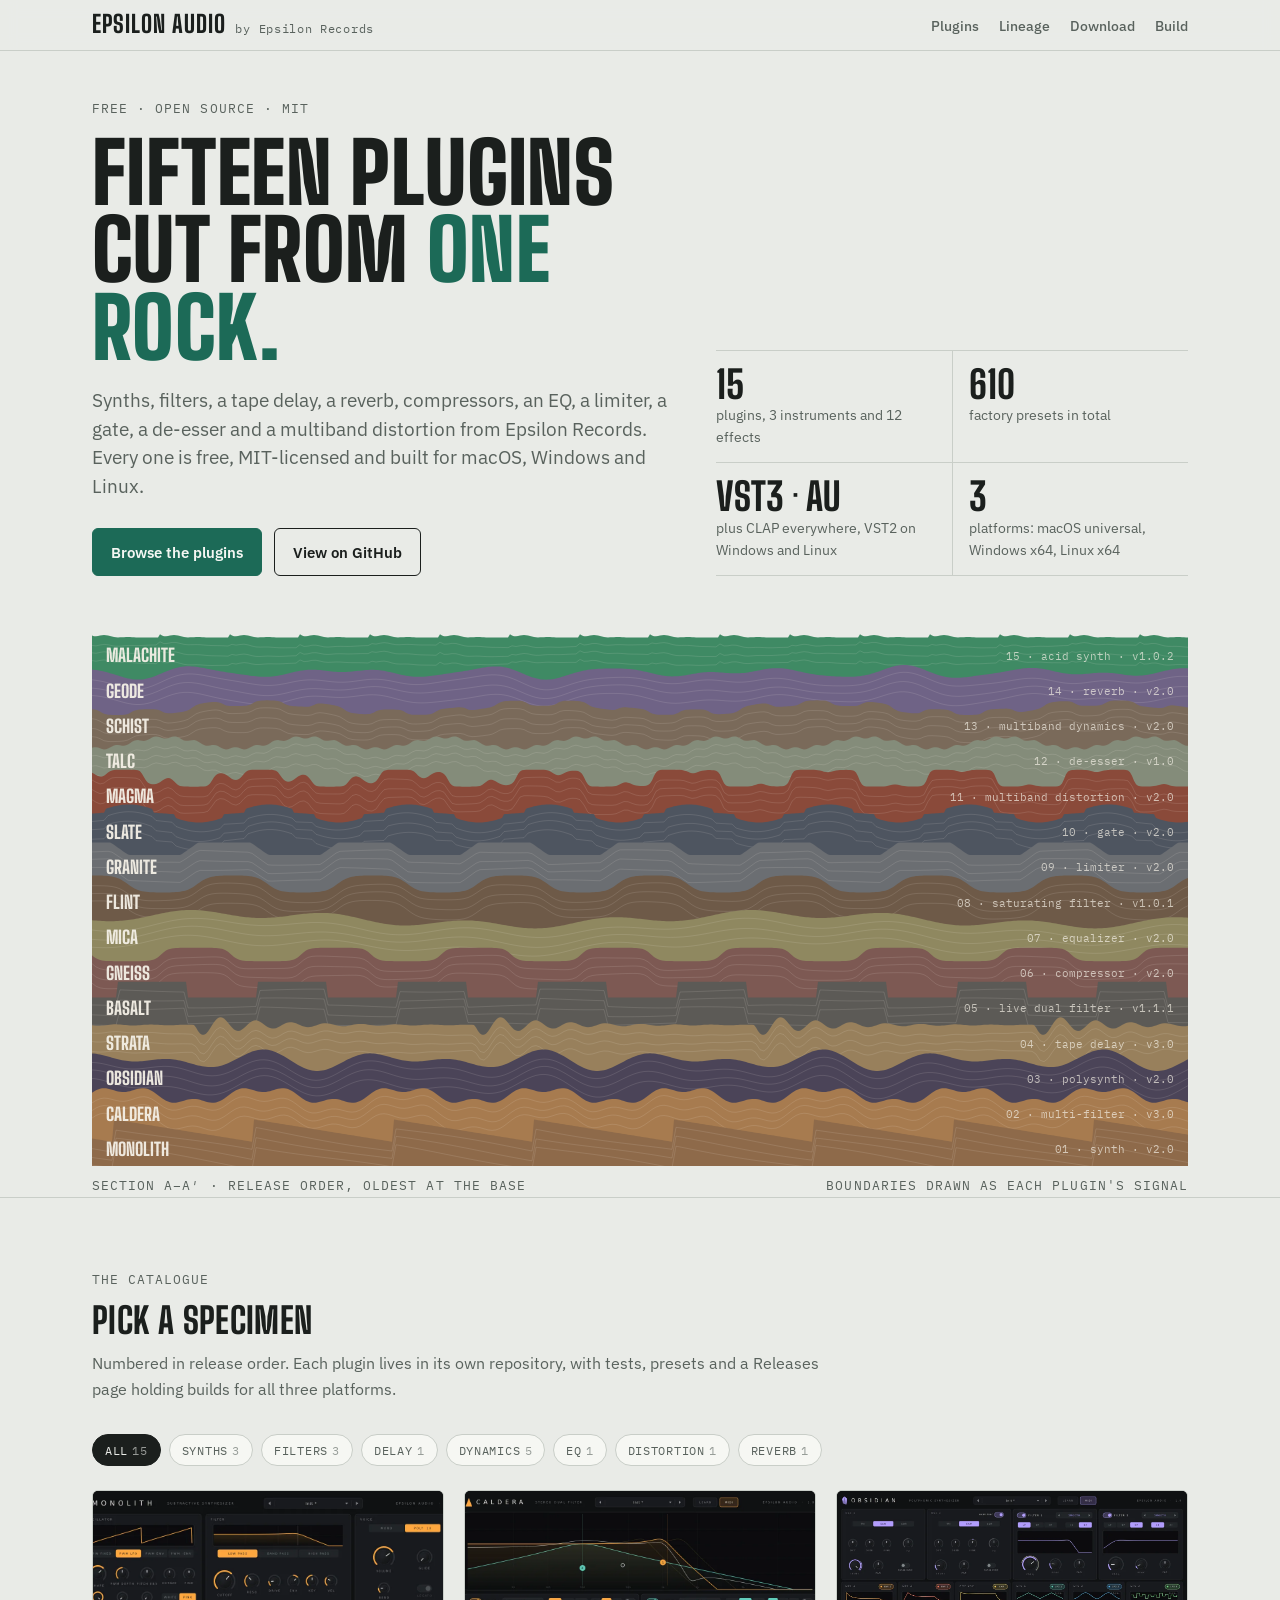
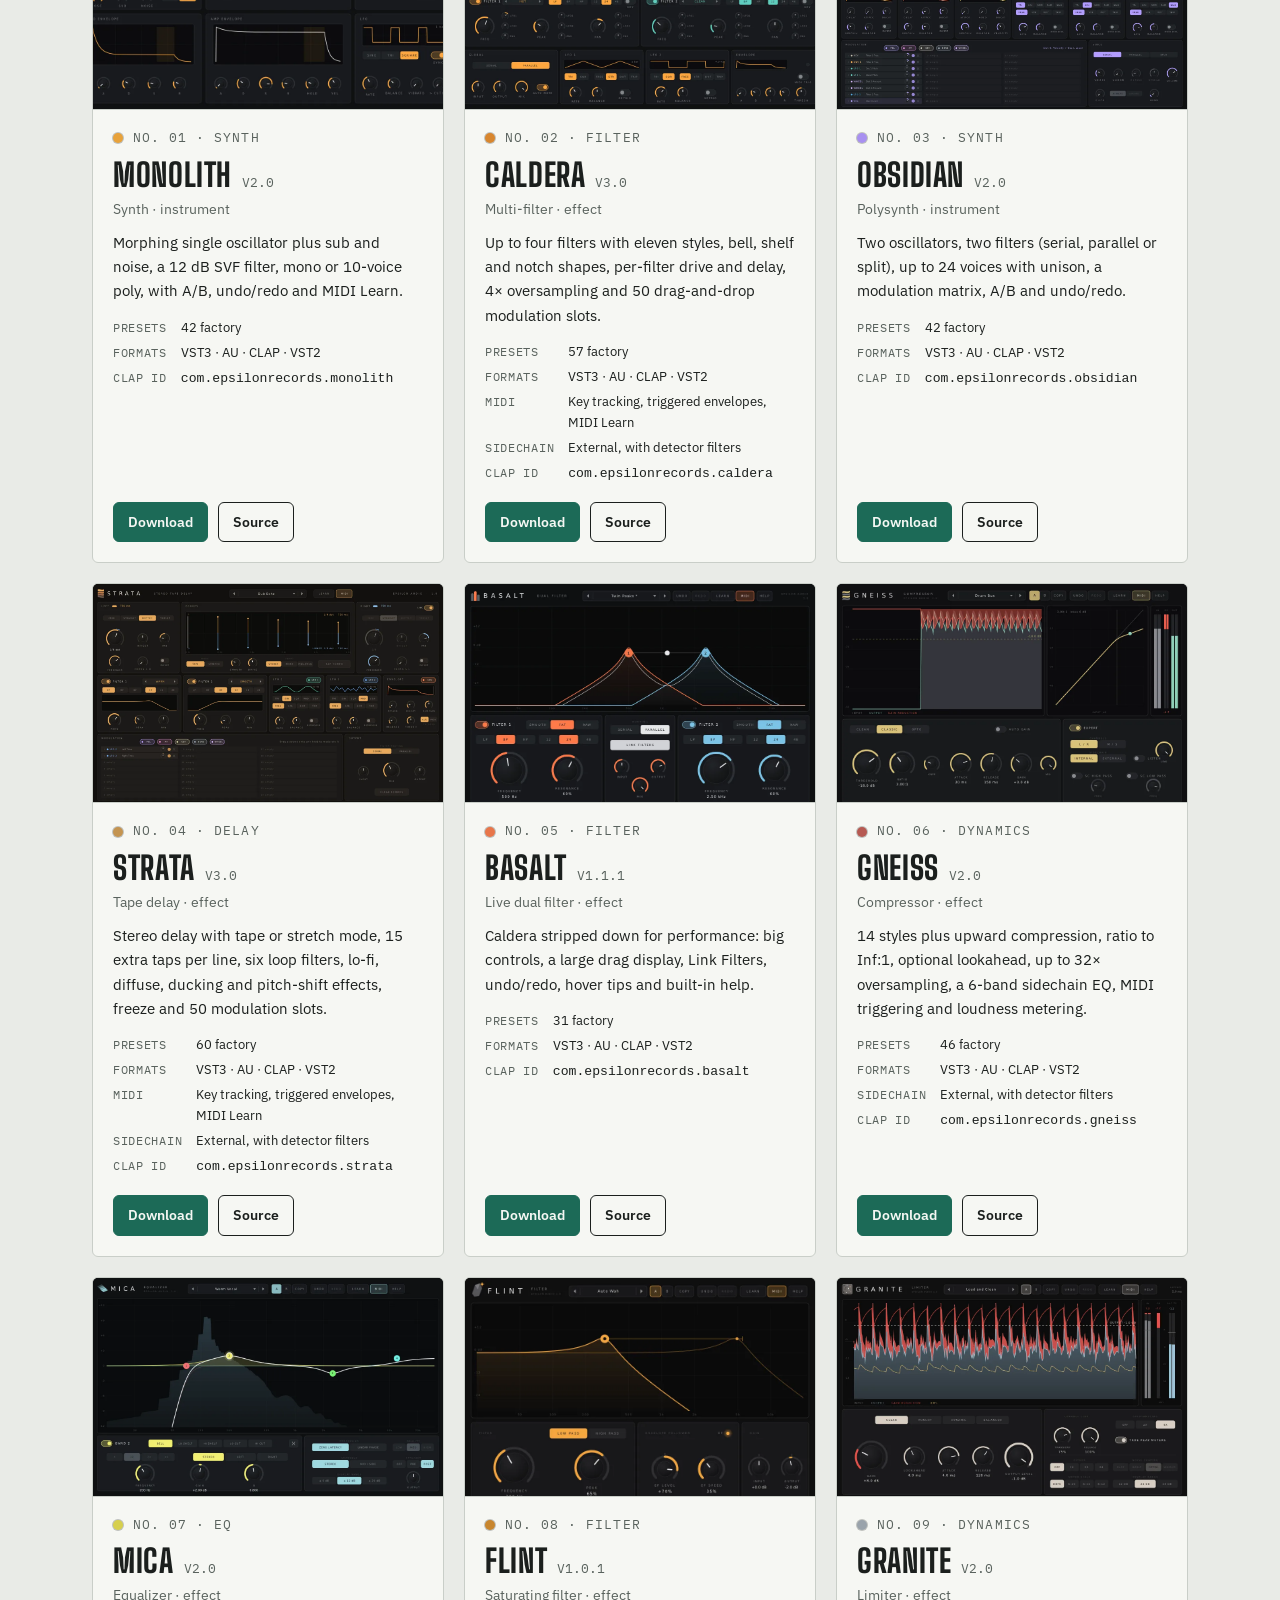
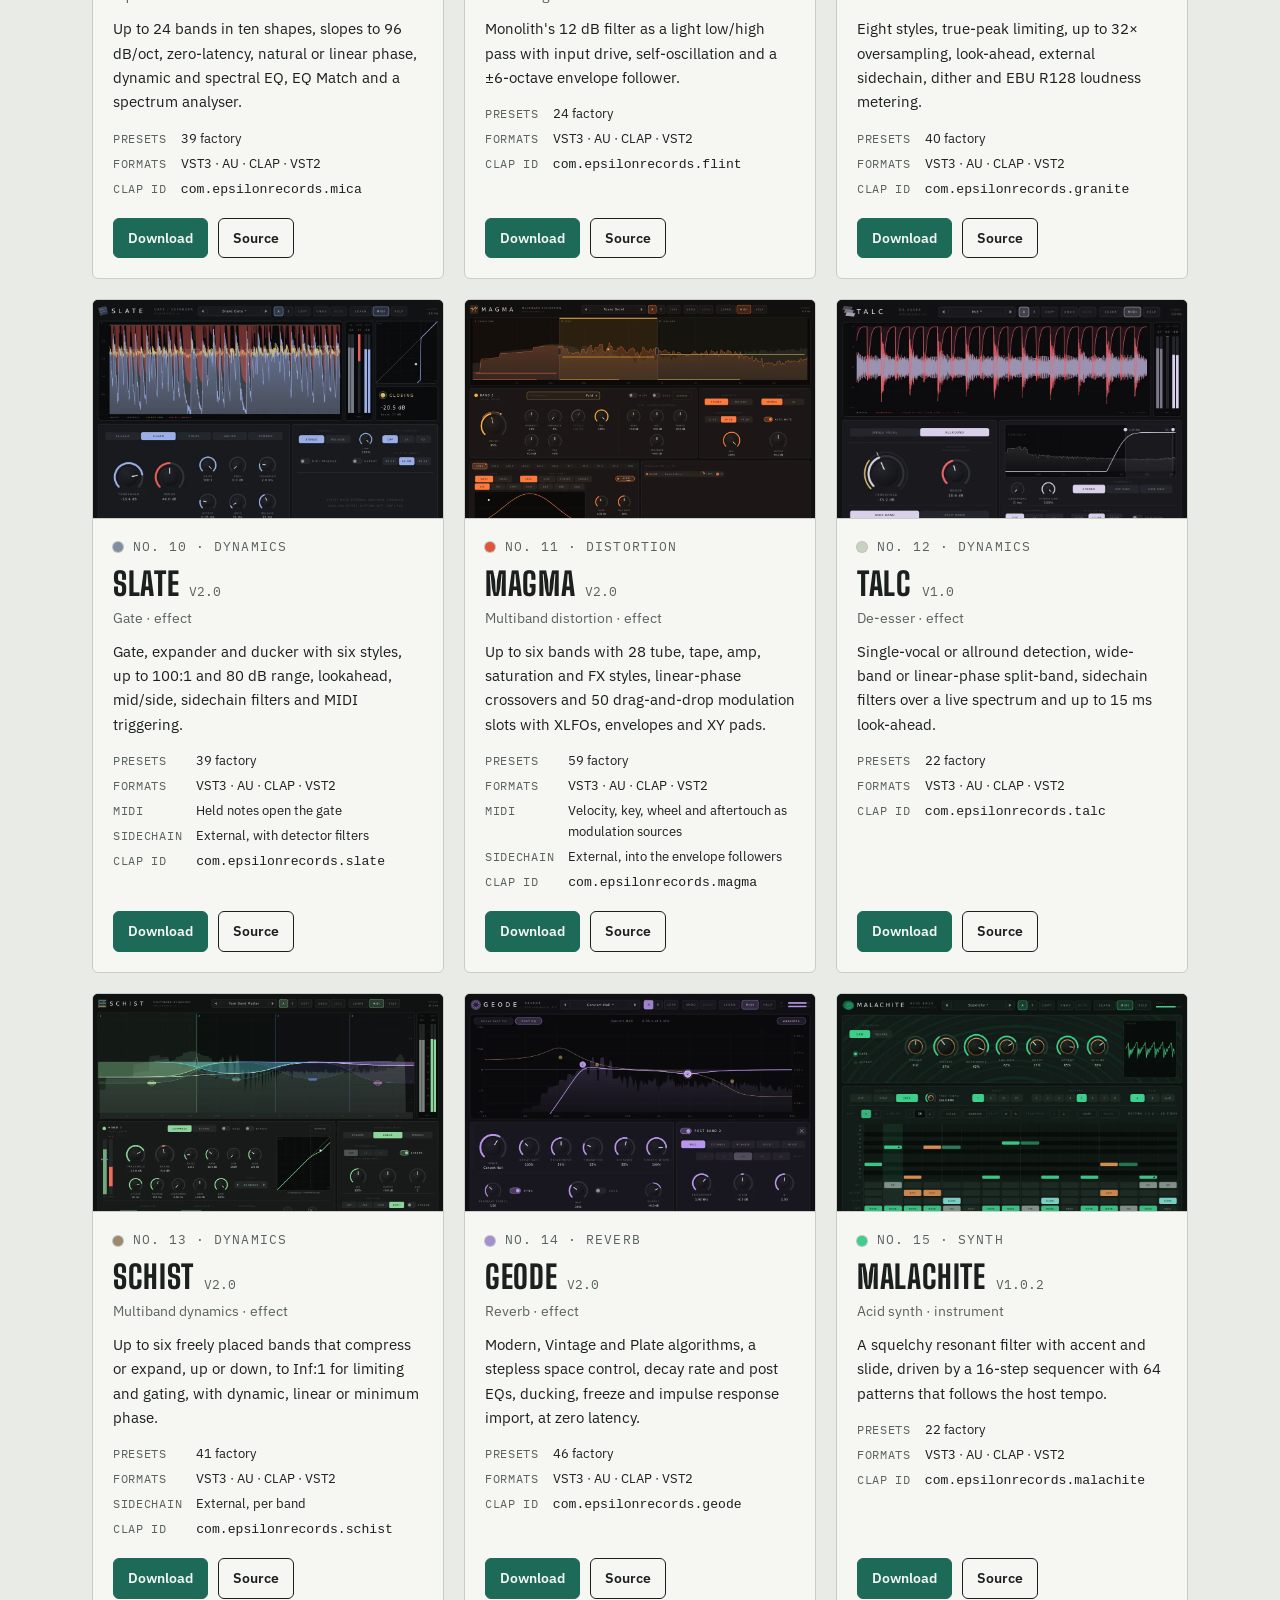
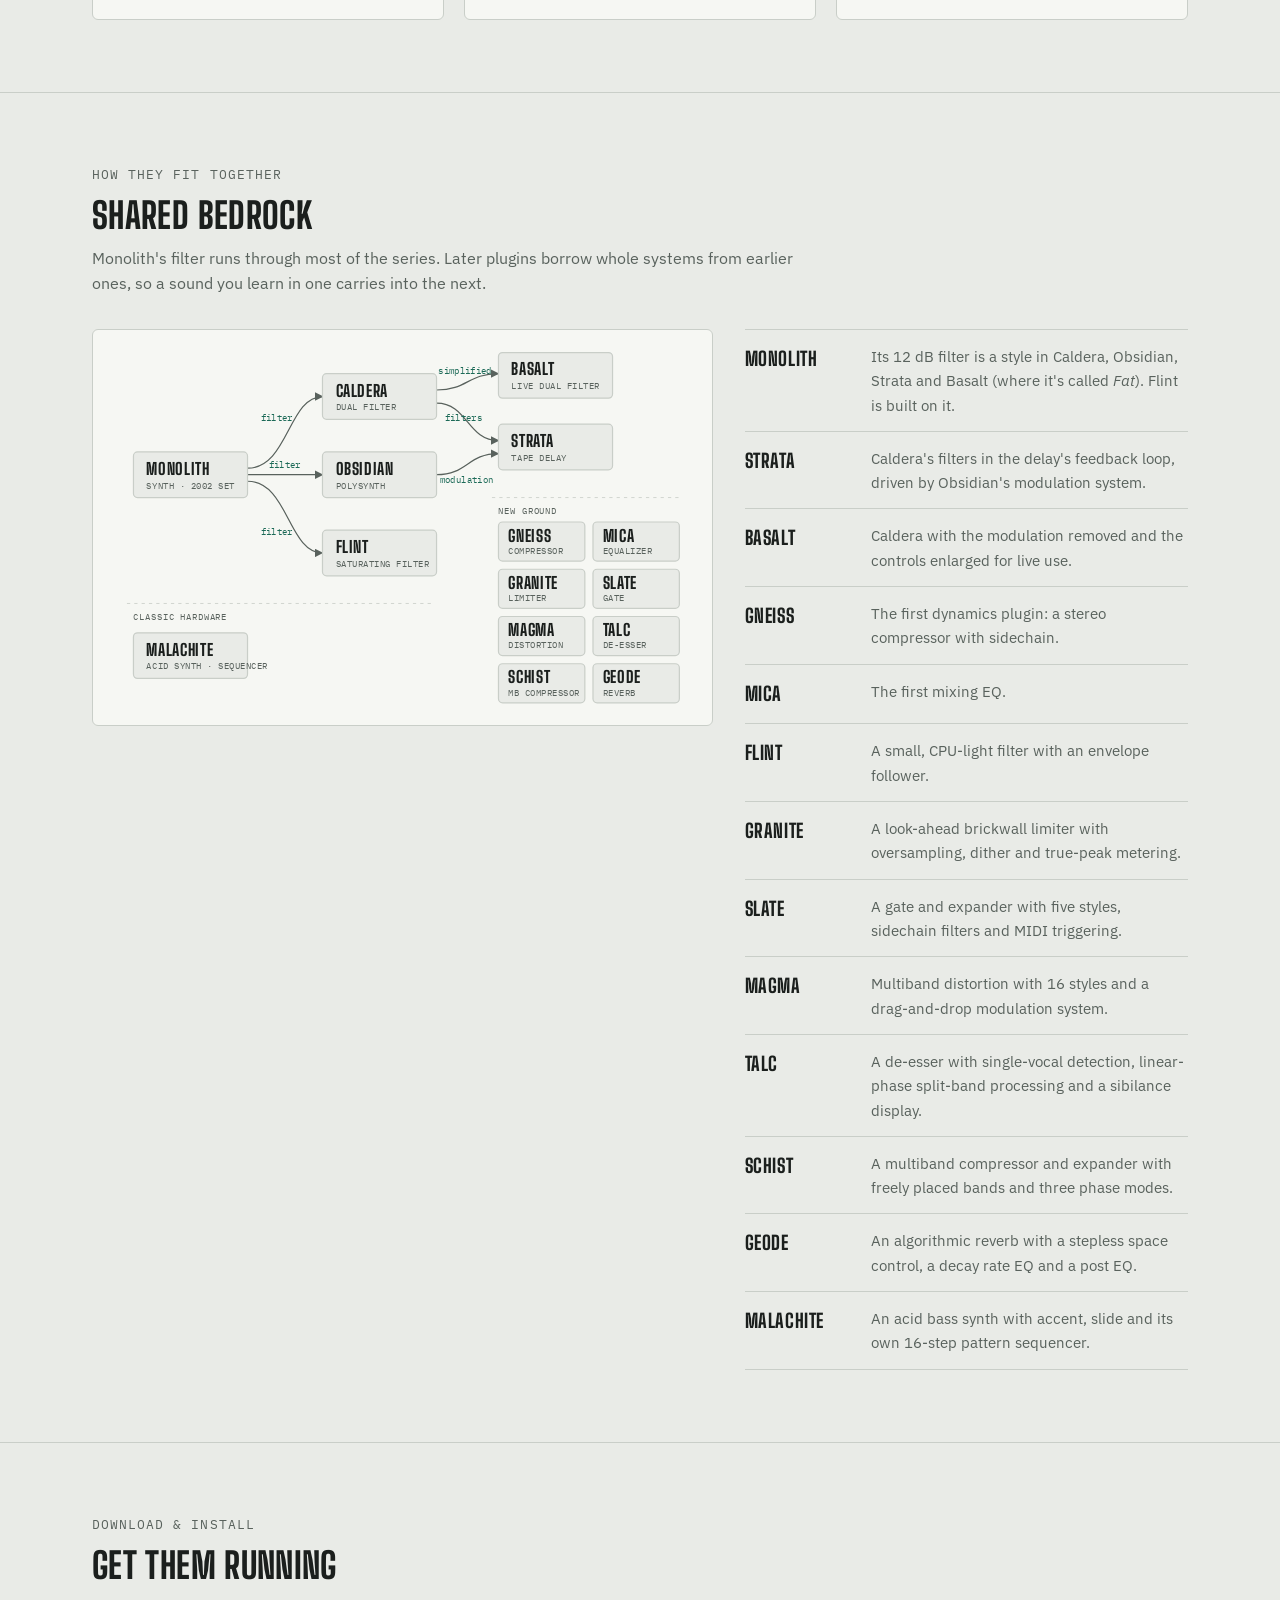
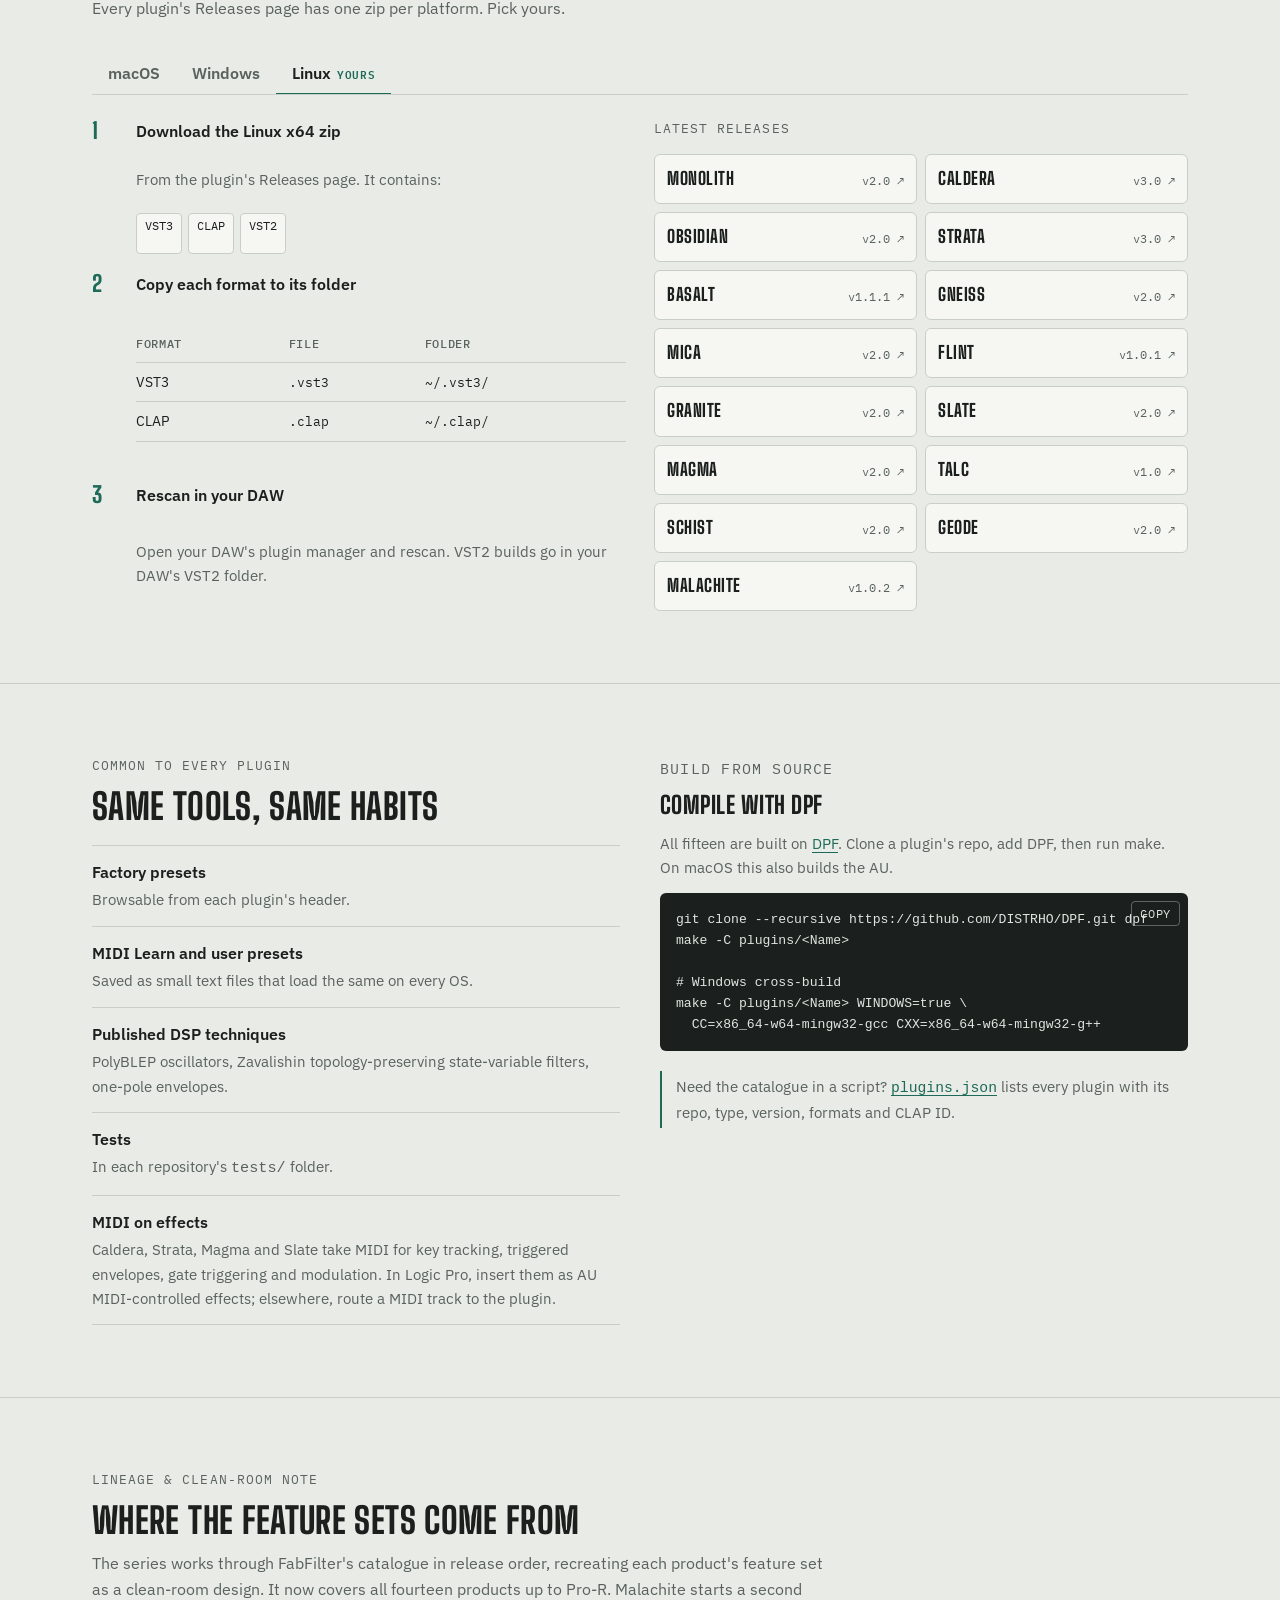
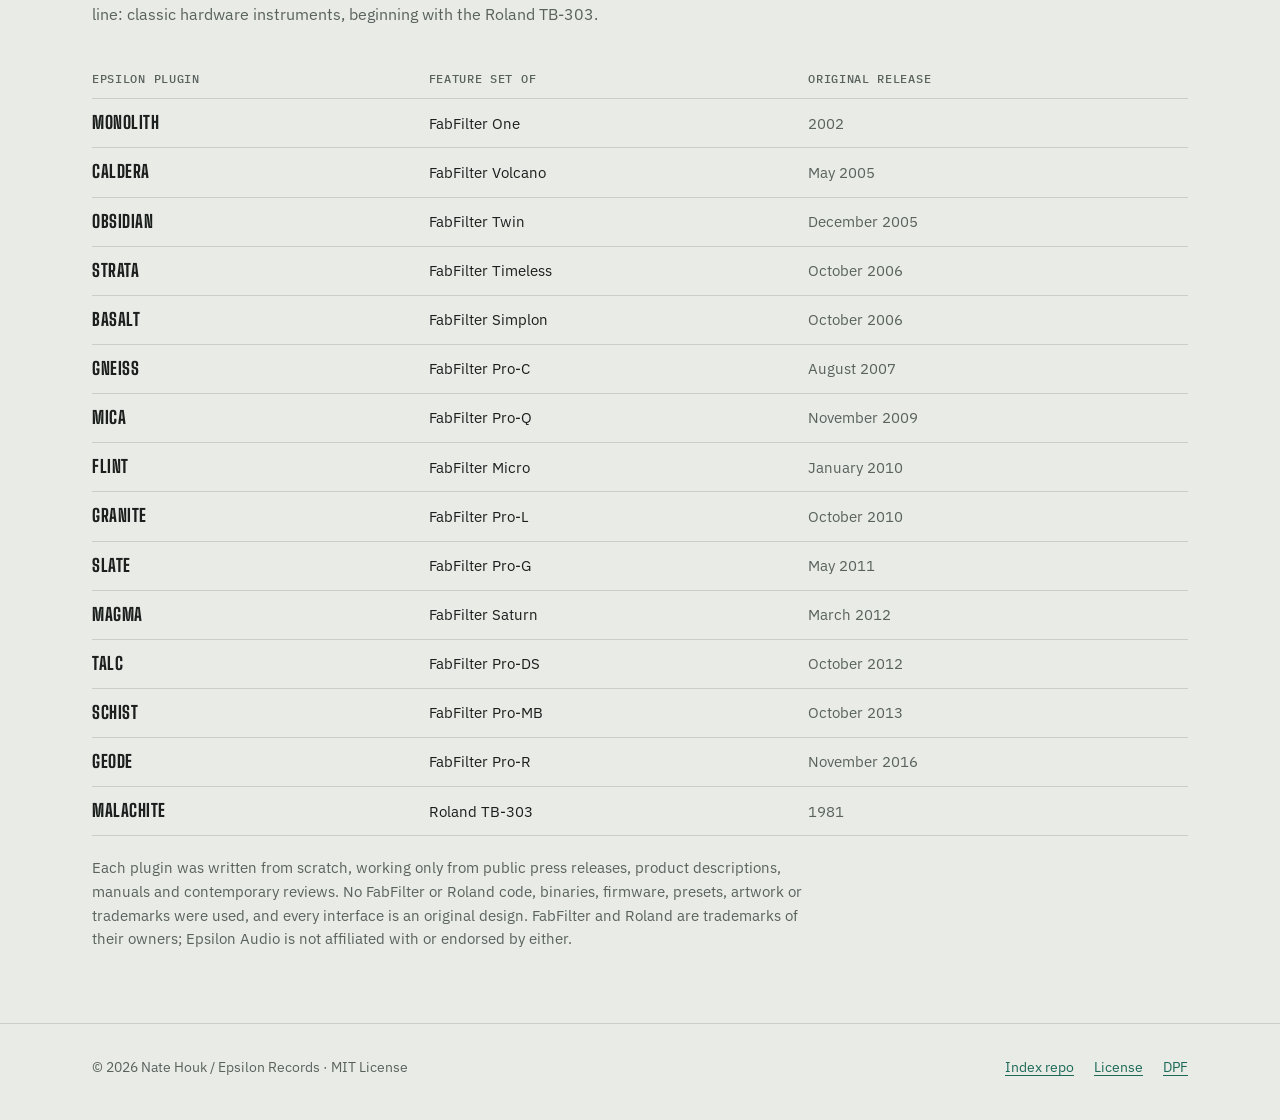
==== commit 947bb9b5: "Index: Caldera 3.0 and Strata 3.0 Both are tagged v3.0 with the feature sets of Volcano 3 and Timele" ====
--- a/site/index.html
+++ b/site/index.html
@@ -301,7 +301,7 @@
         </div>
         <div class="facts">
           <div><strong class="num">15</strong><small>plugins, 3 instruments and 12 effects</small></div>
-          <div><strong class="num" id="preset-total">577</strong><small>factory presets in total</small></div>
+          <div><strong class="num" id="preset-total">610</strong><small>factory presets in total</small></div>
           <div><strong>VST3 · AU</strong><small>plus CLAP everywhere, VST2 on Windows and Linux</small></div>
           <div><strong class="num">3</strong><small>platforms: macOS universal, Windows x64, Linux x64</small></div>
         </div>
@@ -491,12 +491,12 @@
   const PLUGINS = [
     { id: "monolith", name: "Monolith", kind: "Synth · instrument", cat: "synth", version: "2.0", presets: 42, color: "#e8a23a",
       hl: "Morphing single oscillator plus sub and noise, a 12 dB SVF filter, mono or 10-voice poly, with A/B, undo/redo and MIDI Learn.", feature: "FabFilter One", year: "2002" },
-    { id: "caldera", name: "Caldera", kind: "Dual filter · effect", cat: "filter", version: "2.0", presets: 41, color: "#d8862e", midi: true,
-      hl: "Two filters, seven styles from Clean to Raw, serial or parallel, 2 LFOs, an envelope follower, MIDI key tracking, A/B and undo/redo.", feature: "FabFilter Volcano", year: "May 2005" },
+    { id: "caldera", name: "Caldera", kind: "Multi-filter · effect", cat: "filter", version: "3.0", presets: 57, color: "#d8862e", midi: true, sidechain: true,
+      hl: "Up to four filters with eleven styles, bell, shelf and notch shapes, per-filter drive and delay, 4× oversampling and 50 drag-and-drop modulation slots.", feature: "FabFilter Volcano", year: "May 2005" },
     { id: "obsidian", name: "Obsidian", kind: "Polysynth · instrument", cat: "synth", version: "2.0", presets: 42, color: "#a890f0",
       hl: "Two oscillators, two filters (serial, parallel or split), up to 24 voices with unison, a modulation matrix, A/B and undo/redo.", feature: "FabFilter Twin", year: "December 2005" },
-    { id: "strata", name: "Strata", kind: "Tape delay · effect", cat: "delay", version: "2.0", presets: 43, color: "#c49450", midi: true,
-      hl: "Stereo delay with tape or stretch mode, Caldera's filters in the feedback loop, tap tempo, Obsidian's modulation, A/B and undo/redo.", feature: "FabFilter Timeless", year: "October 2006" },
+    { id: "strata", name: "Strata", kind: "Tape delay · effect", cat: "delay", version: "3.0", presets: 60, color: "#c49450", midi: true, sidechain: true,
+      hl: "Stereo delay with tape or stretch mode, 15 extra taps per line, six loop filters, lo-fi, diffuse, ducking and pitch-shift effects, freeze and 50 modulation slots.", feature: "FabFilter Timeless", year: "October 2006" },
     { id: "basalt", name: "Basalt", kind: "Live dual filter · effect", cat: "filter", version: "1.1.1", presets: 31, color: "#e8764a",
       hl: "Caldera stripped down for performance: big controls, a large drag display, Link Filters, undo/redo, hover tips and built-in help.", feature: "FabFilter Simplon", year: "October 2006" },
     { id: "gneiss", name: "Gneiss", kind: "Compressor · effect", cat: "dynamics", version: "2.0", presets: 46, color: "#b65a52", sidechain: true,
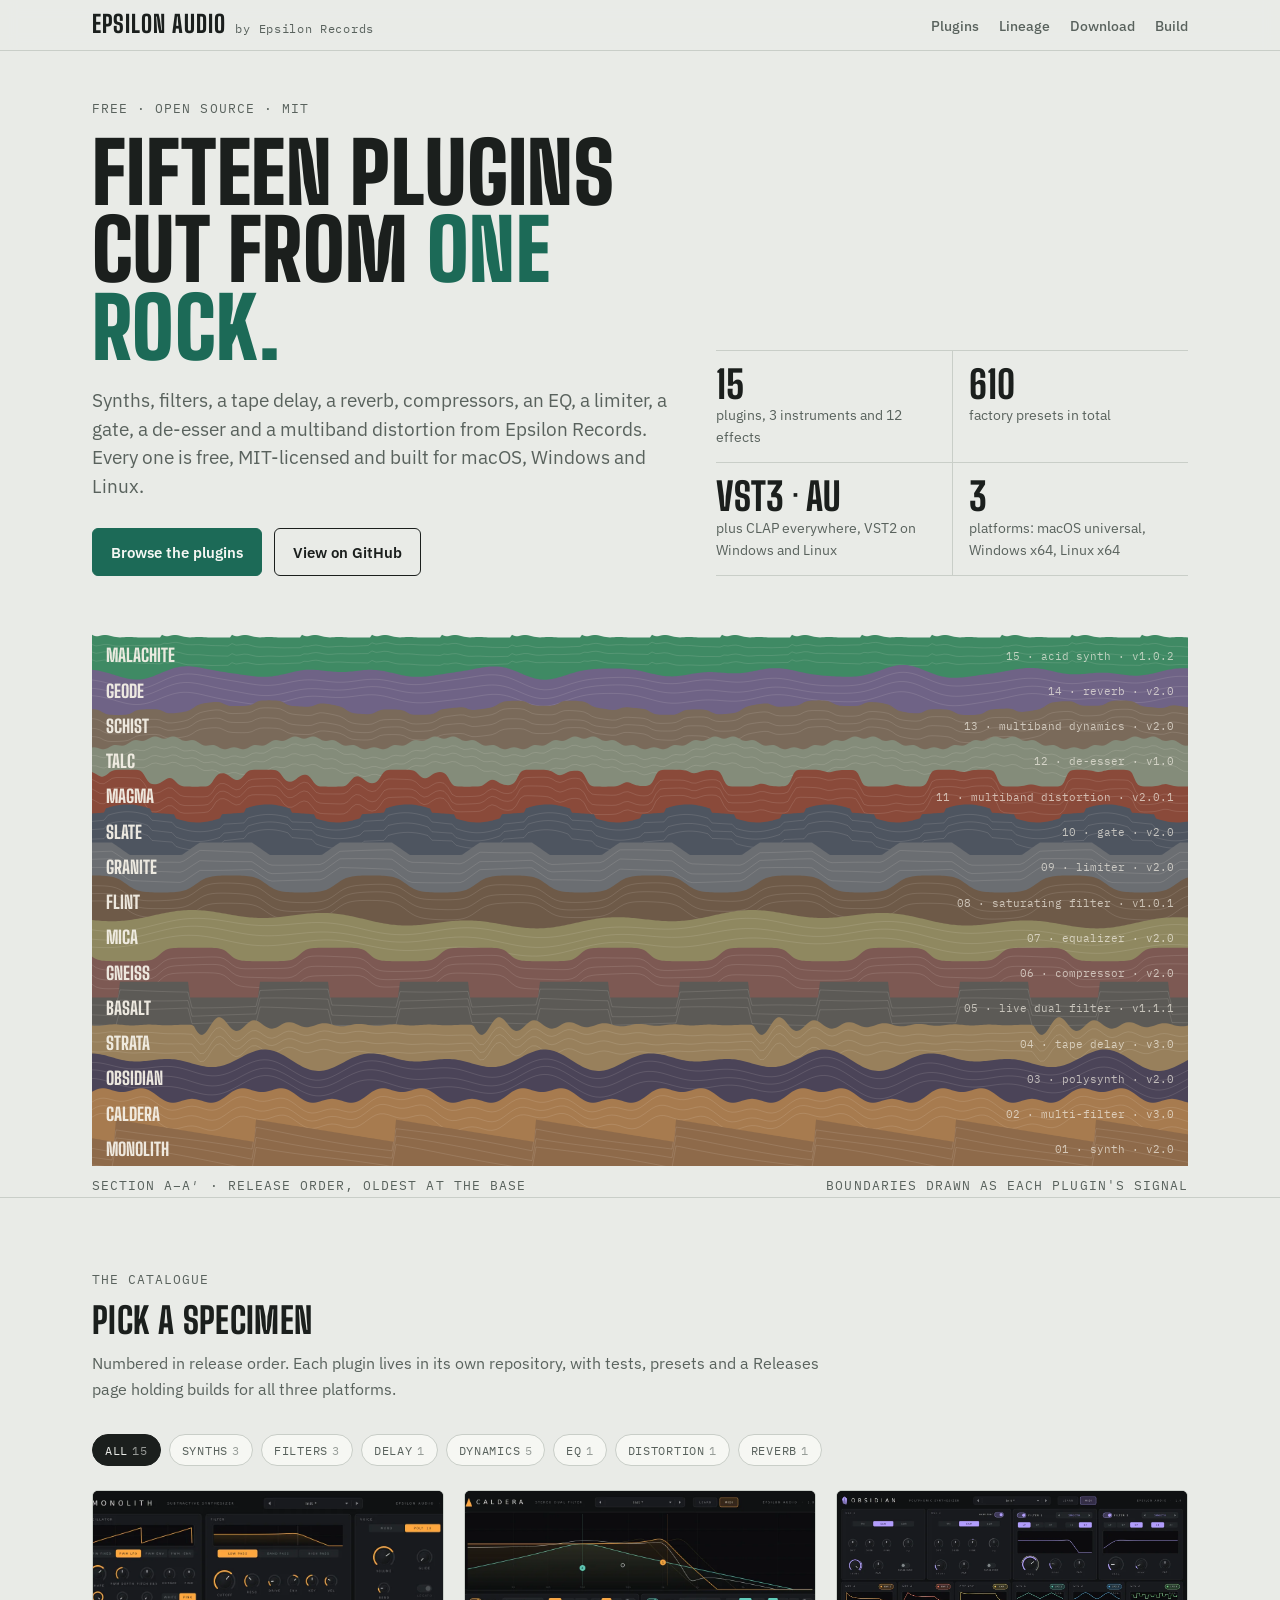
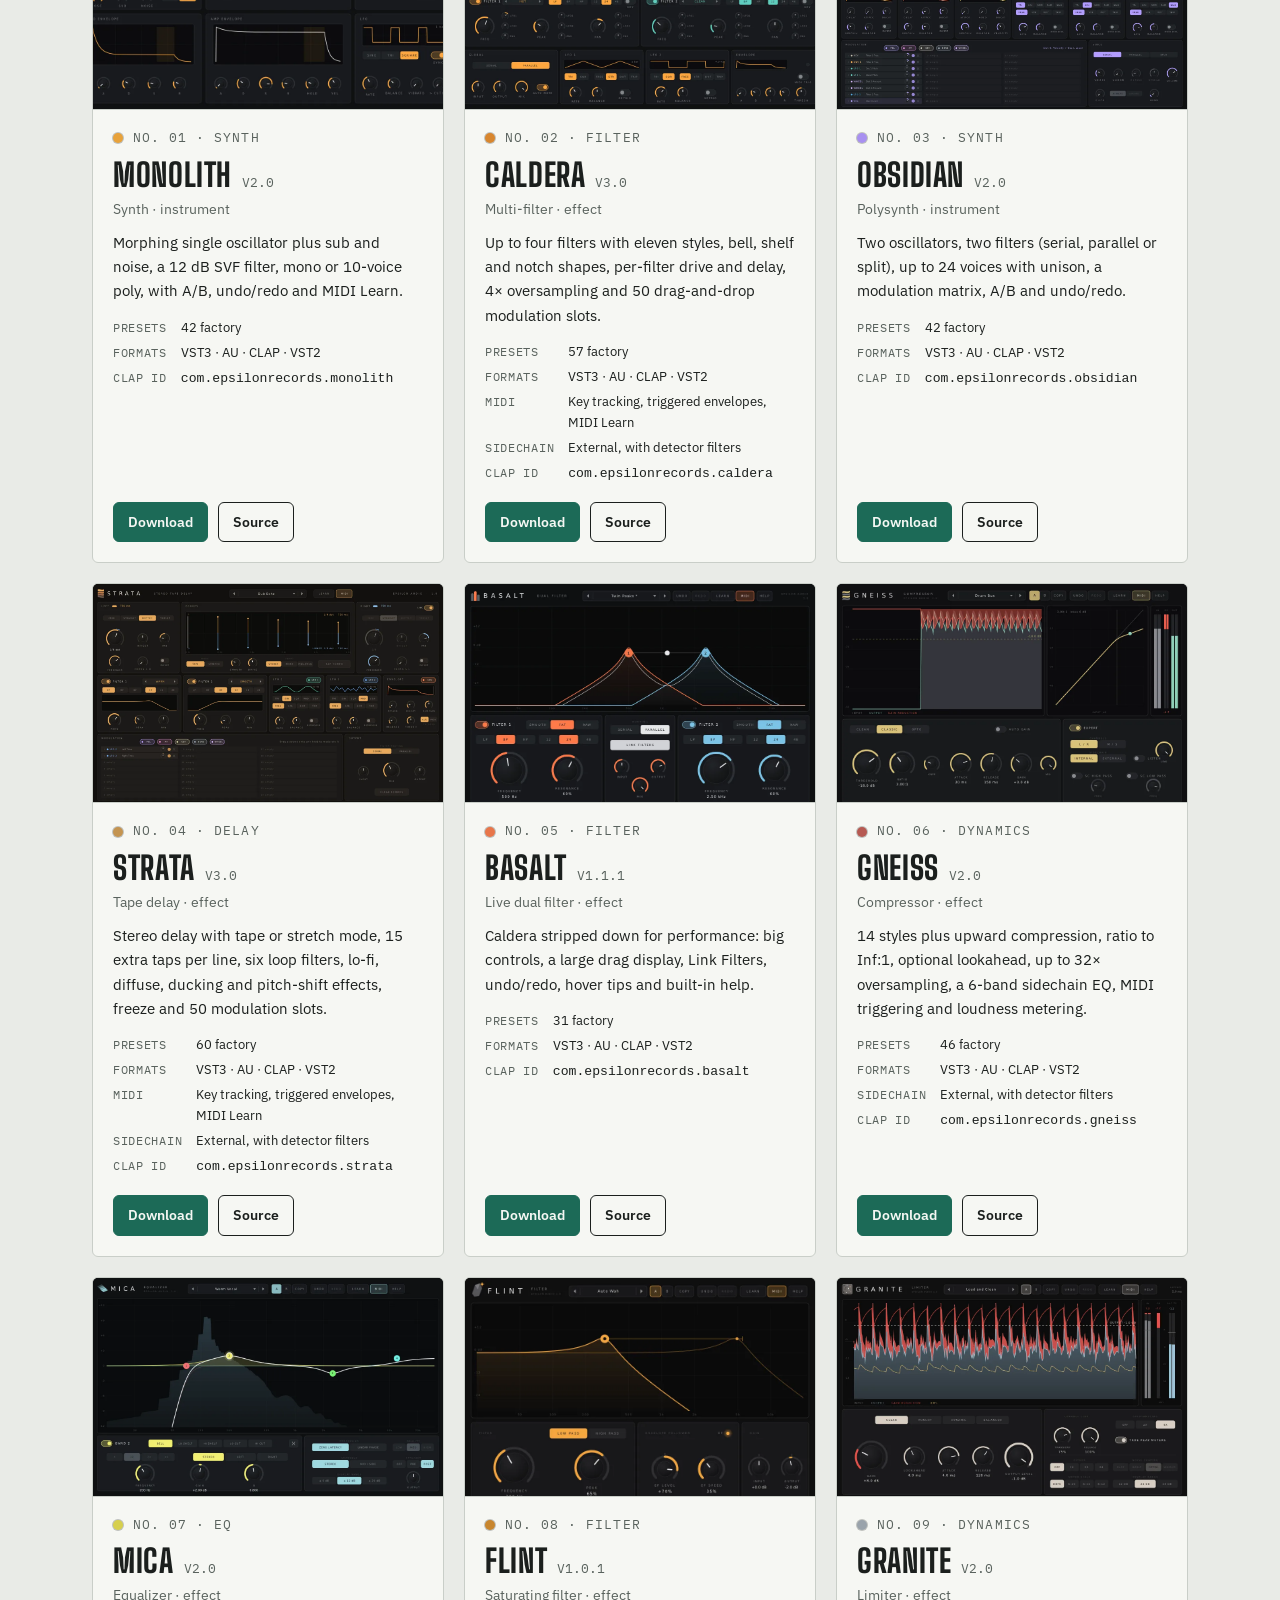
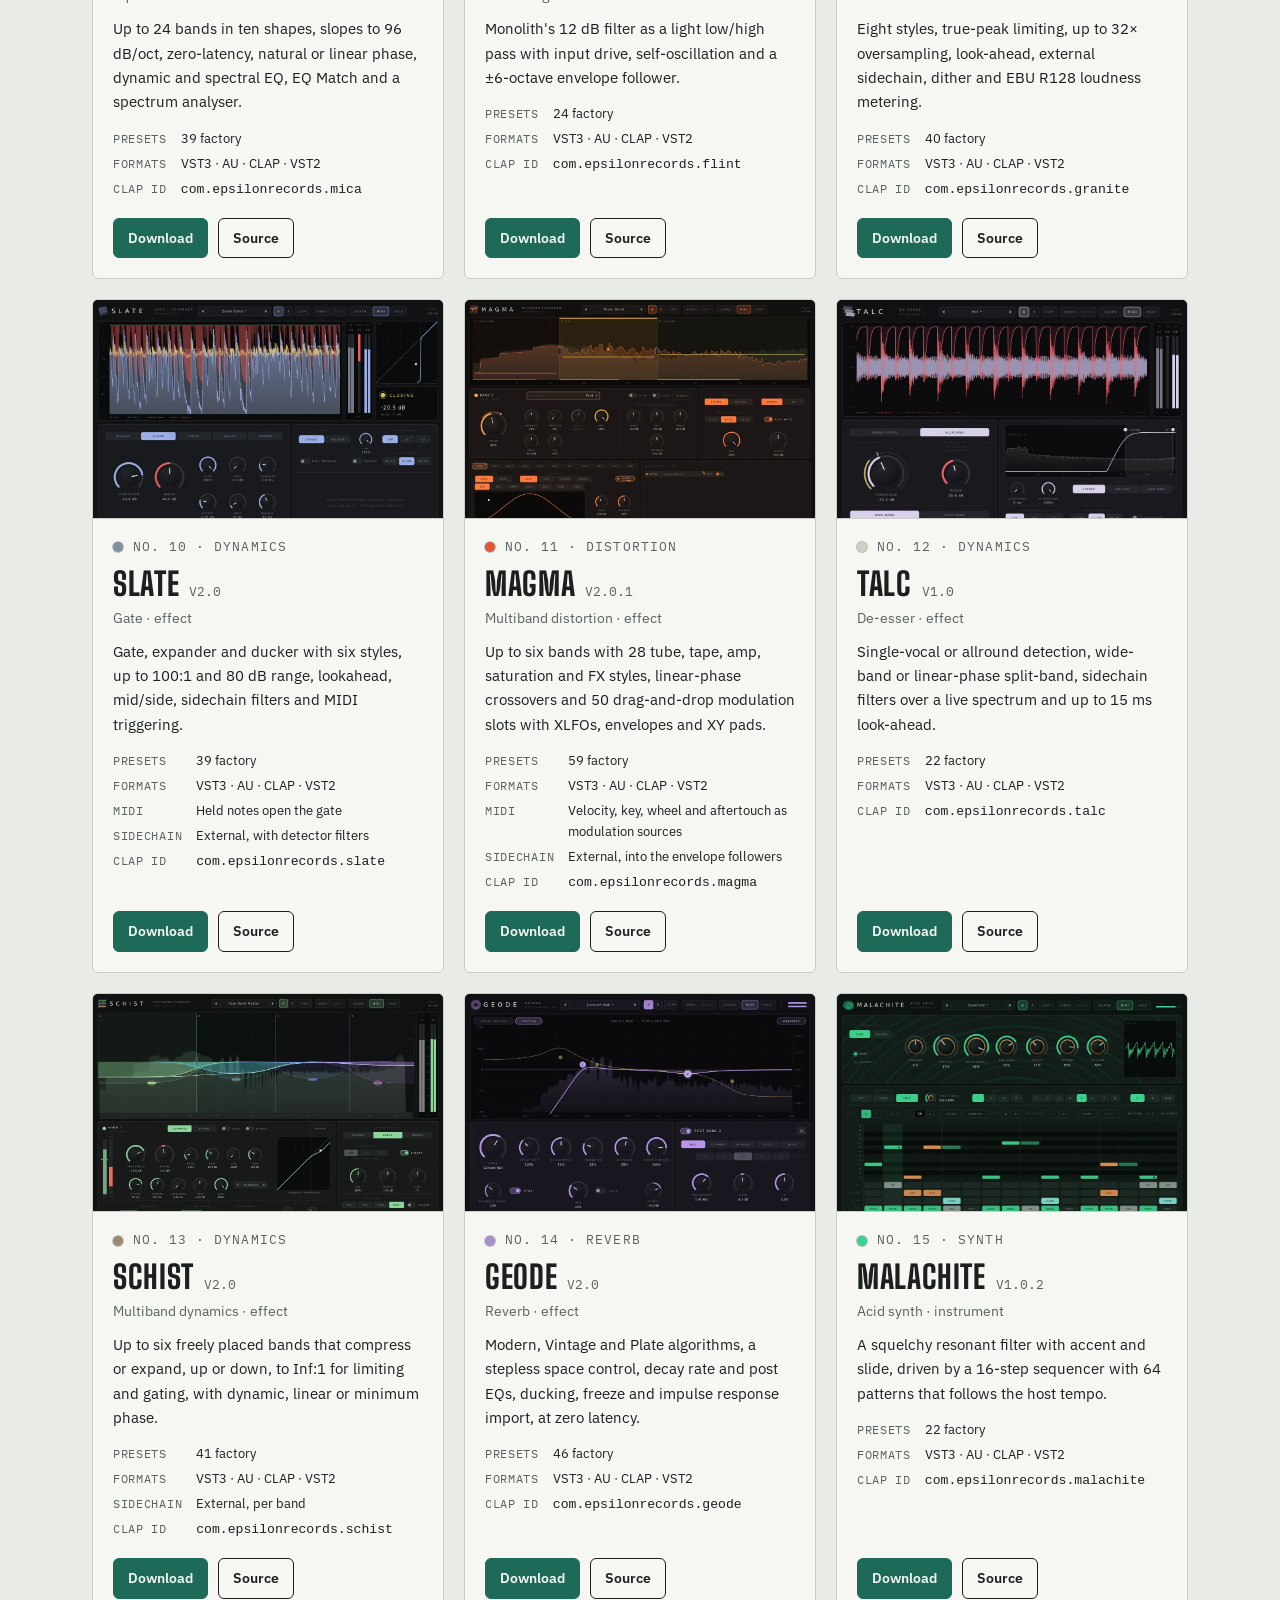
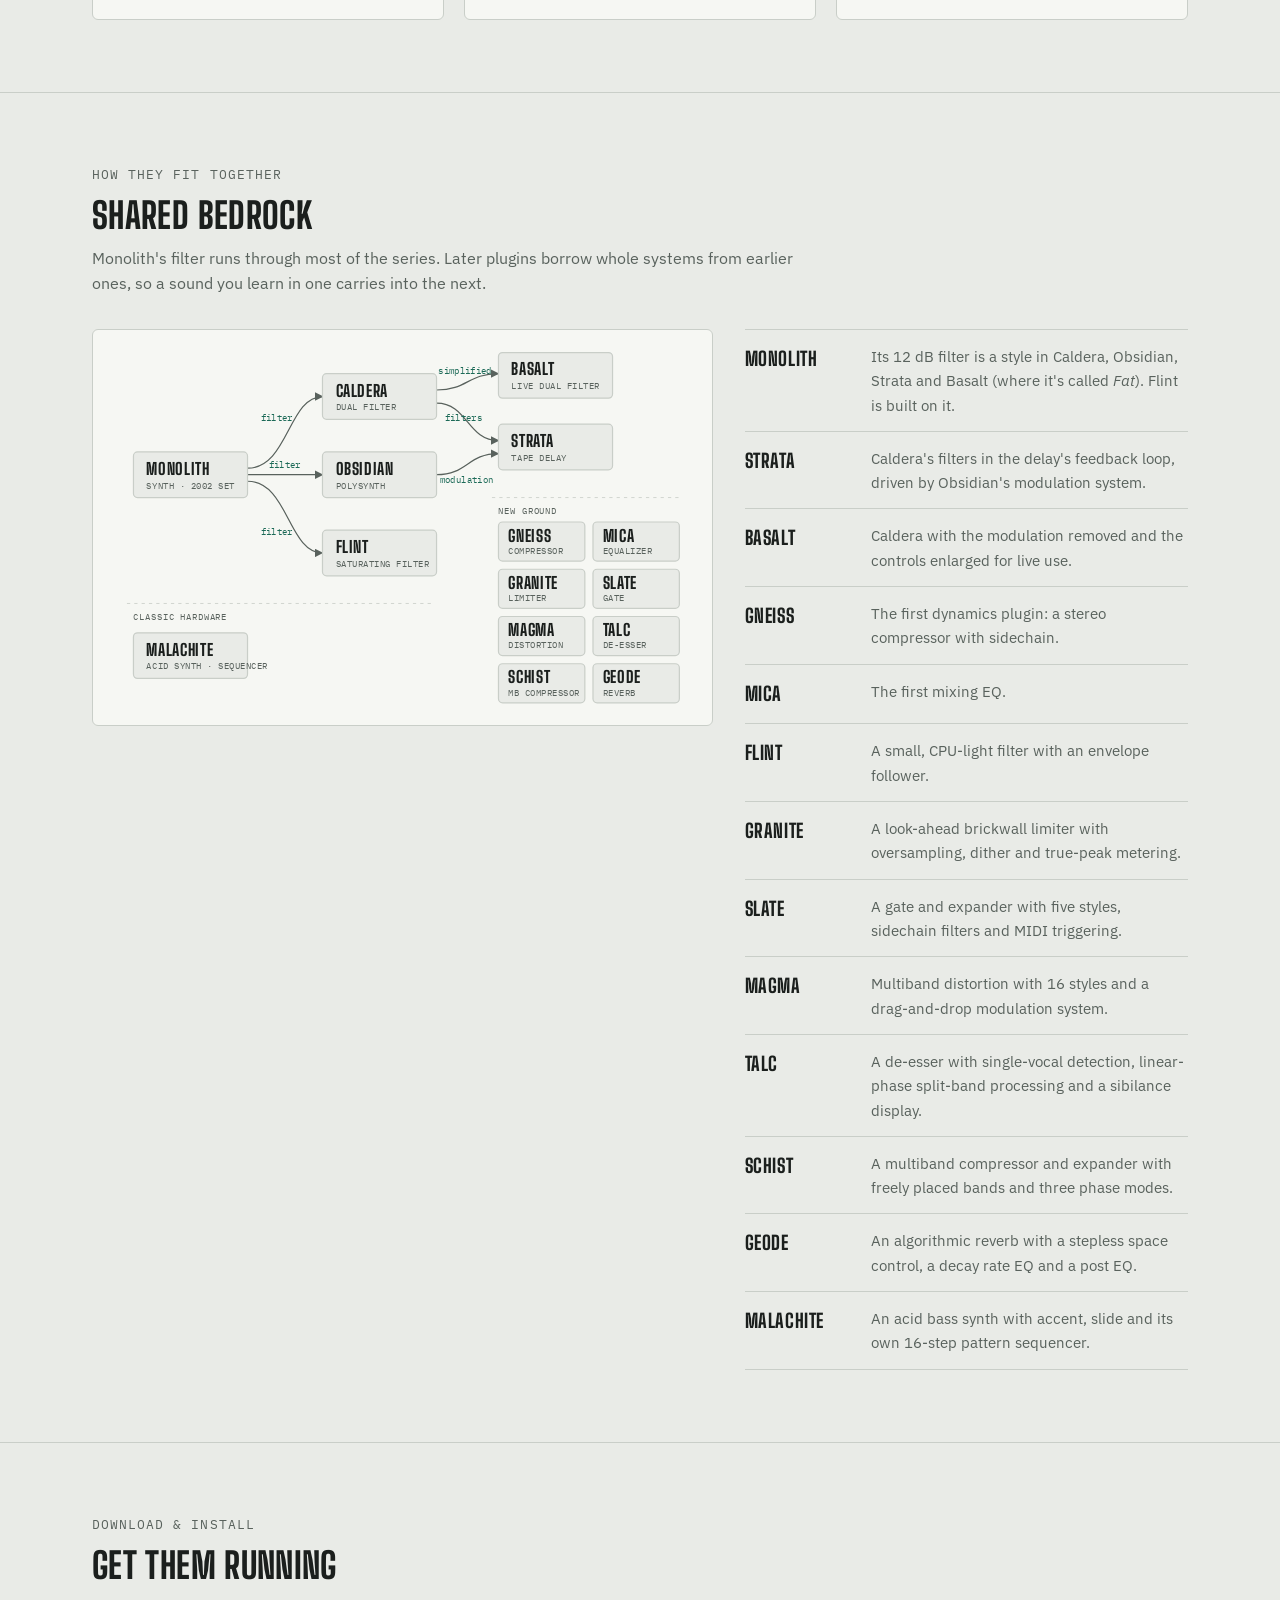
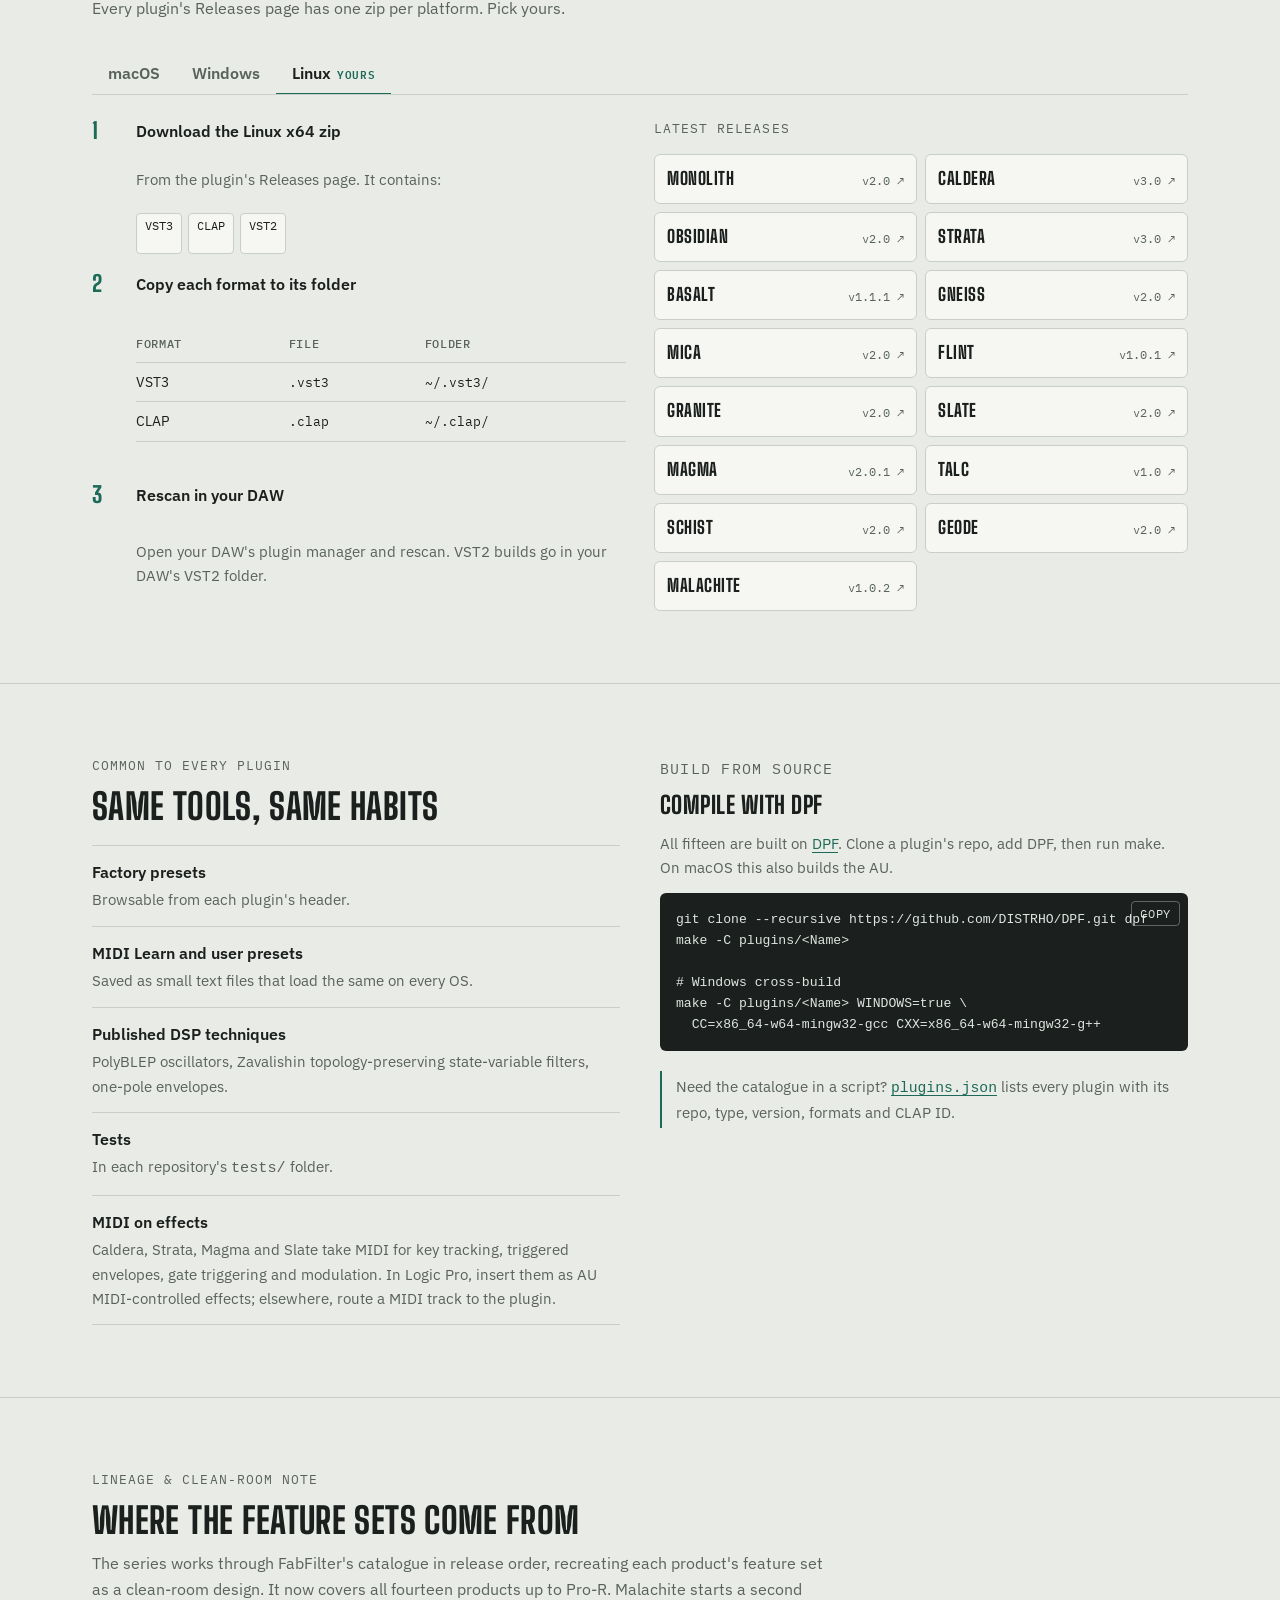
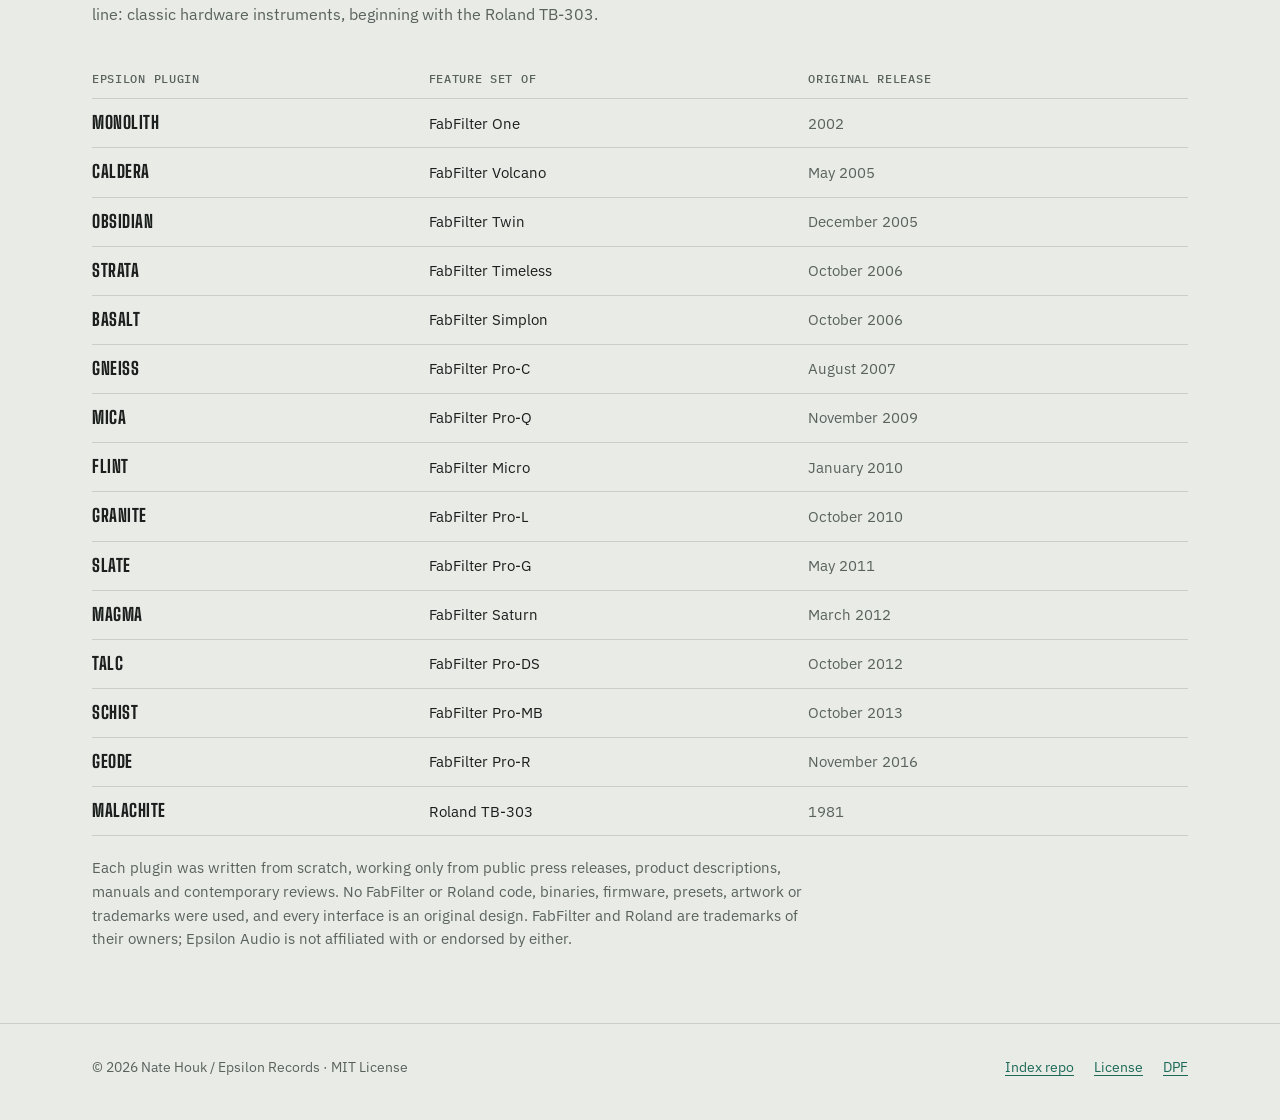
==== commit f395e7d9: "Index: Magma 2.0.1 v2.0.1 moves the modulation system onto epsilon-common's shared ModSystem, with i" ====
--- a/site/index.html
+++ b/site/index.html
@@ -509,7 +509,7 @@
       hl: "Eight styles, true-peak limiting, up to 32× oversampling, look-ahead, external sidechain, dither and EBU R128 loudness metering.", feature: "FabFilter Pro-L", year: "October 2010" },
     { id: "slate", name: "Slate", kind: "Gate · effect", cat: "dynamics", version: "2.0", presets: 39, color: "#7f8ea0", midi: true, sidechain: true,
       hl: "Gate, expander and ducker with six styles, up to 100:1 and 80 dB range, lookahead, mid/side, sidechain filters and MIDI triggering.", feature: "FabFilter Pro-G", year: "May 2011" },
-    { id: "magma", name: "Magma", kind: "Multiband distortion · effect", cat: "distortion", version: "2.0", presets: 59, color: "#e2553a", midi: true, sidechain: true,
+    { id: "magma", name: "Magma", kind: "Multiband distortion · effect", cat: "distortion", version: "2.0.1", presets: 59, color: "#e2553a", midi: true, sidechain: true,
       hl: "Up to six bands with 28 tube, tape, amp, saturation and FX styles, linear-phase crossovers and 50 drag-and-drop modulation slots with XLFOs, envelopes and XY pads.", feature: "FabFilter Saturn", year: "March 2012" },
     { id: "talc", name: "Talc", kind: "De-esser · effect", cat: "dynamics", version: "1.0", presets: 22, color: "#c9d1c0",
       hl: "Single-vocal or allround detection, wide-band or linear-phase split-band, sidechain filters over a live spectrum and up to 15 ms look-ahead.", feature: "FabFilter Pro-DS", year: "October 2012" },
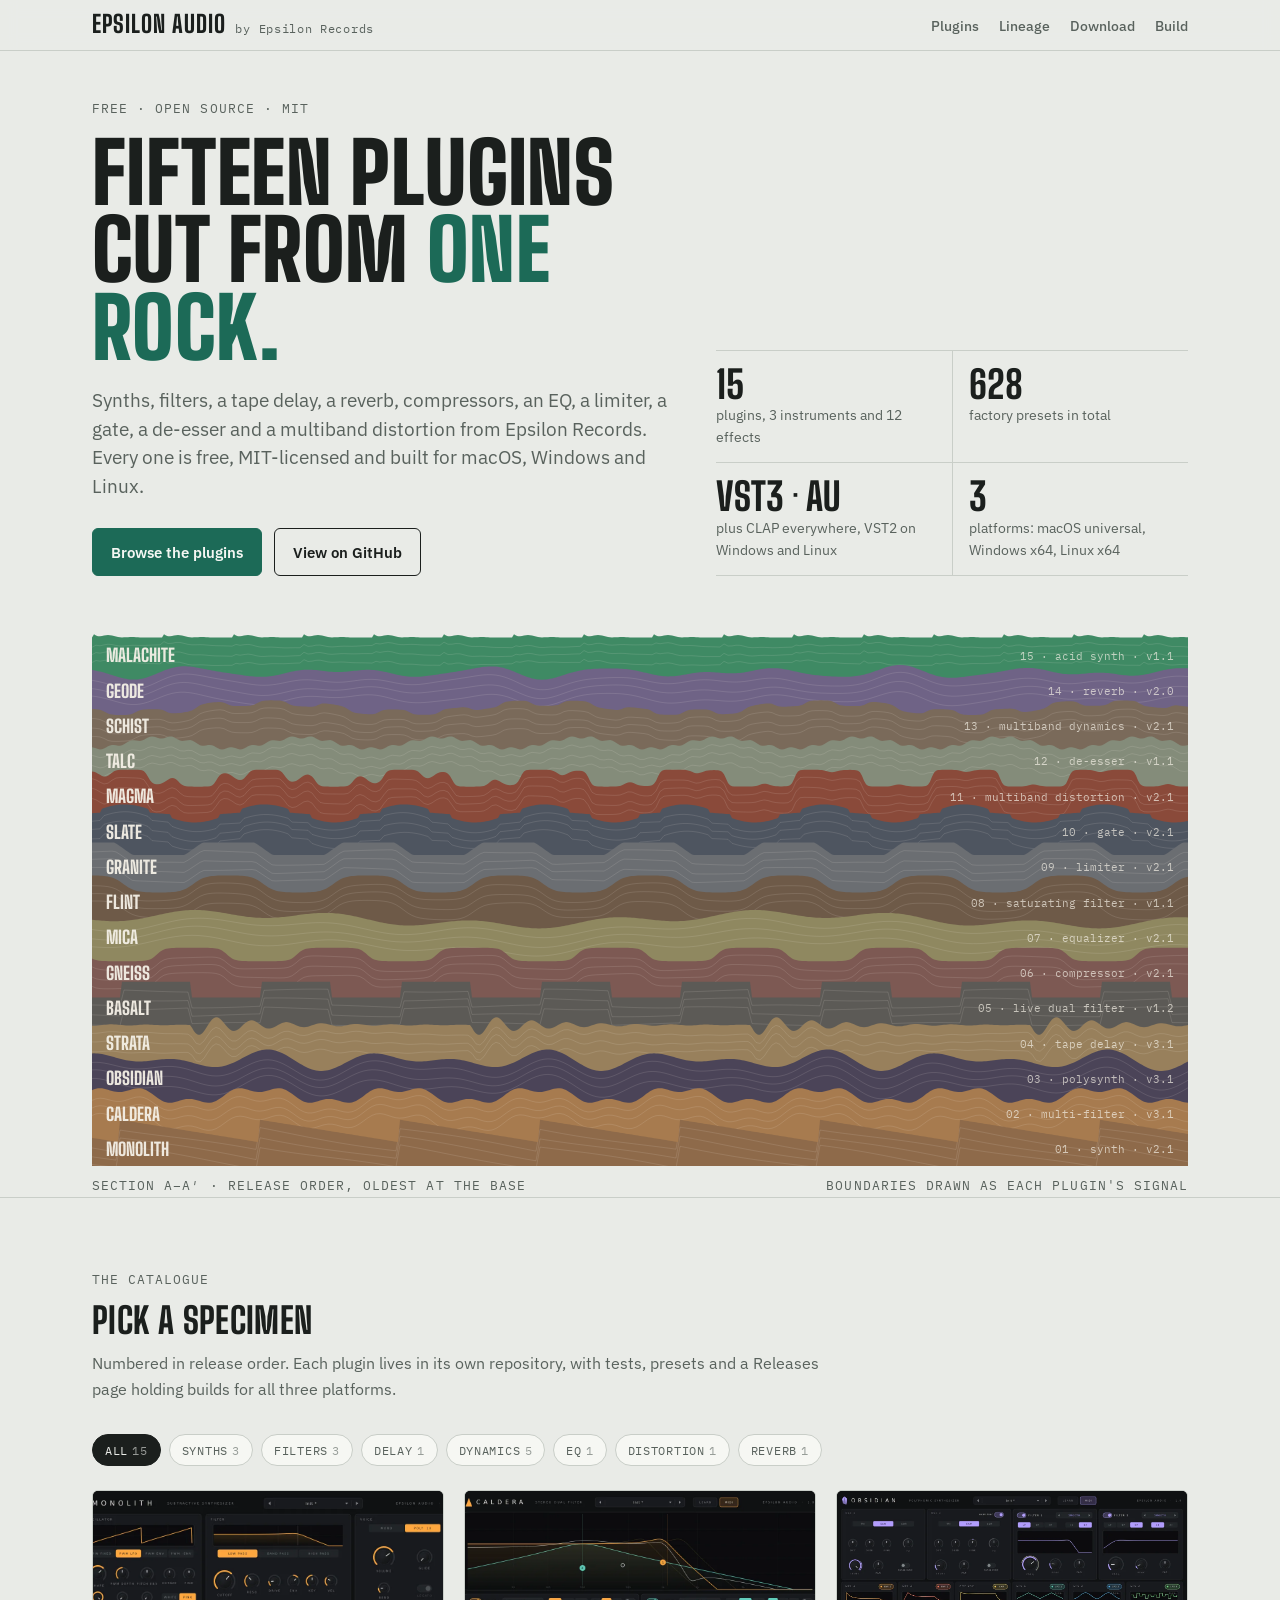
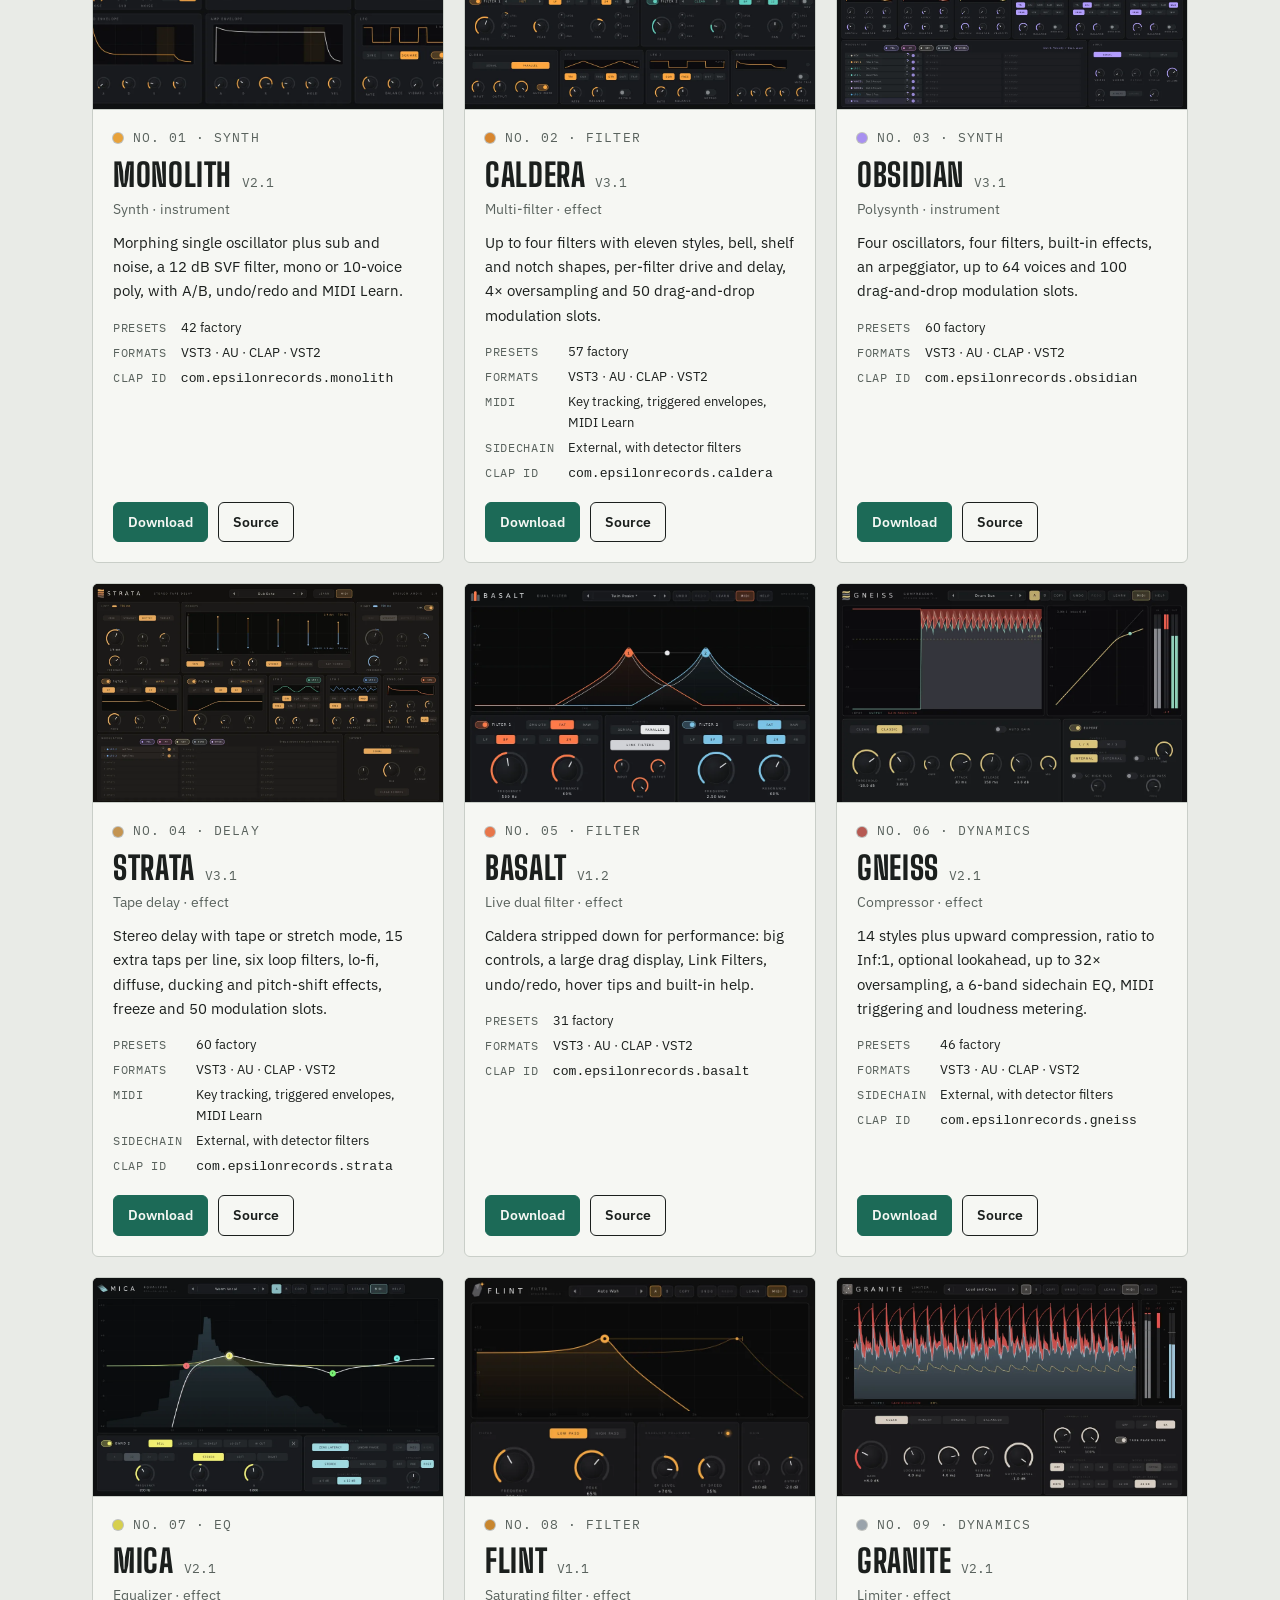
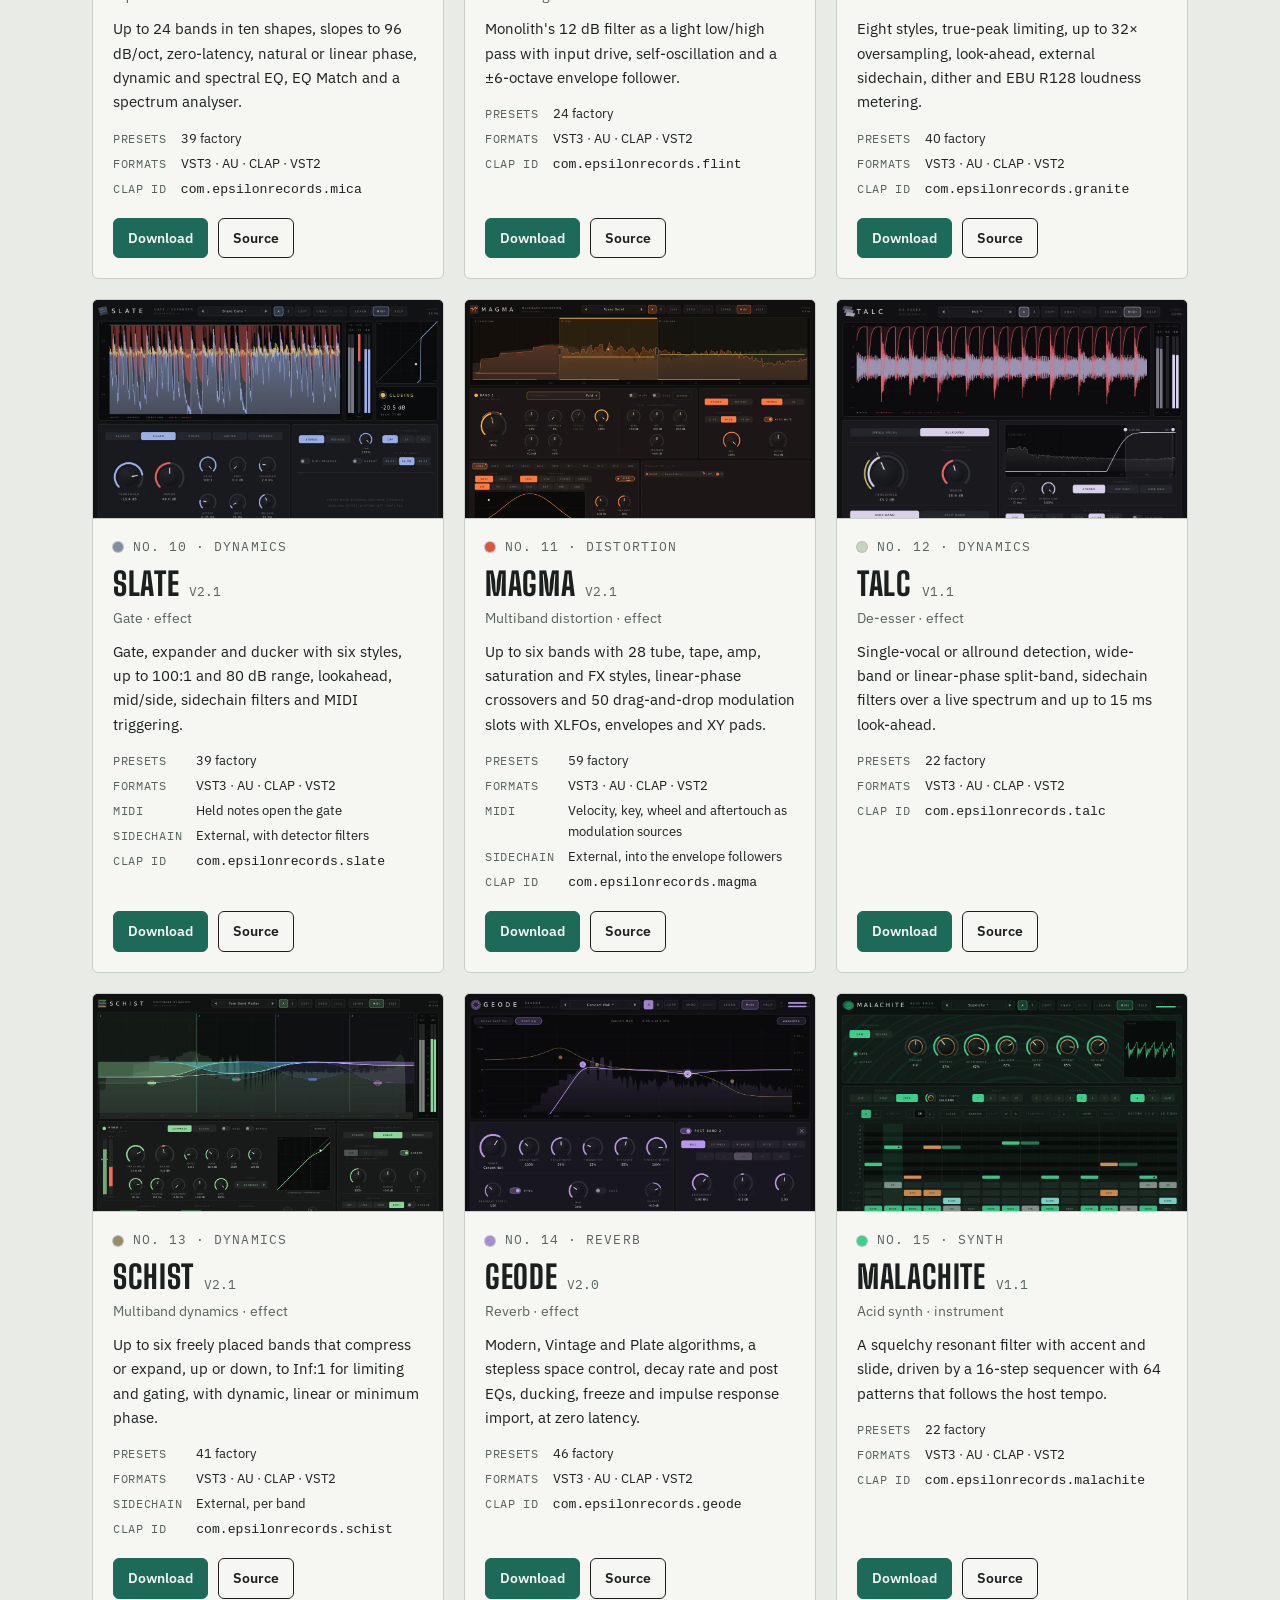
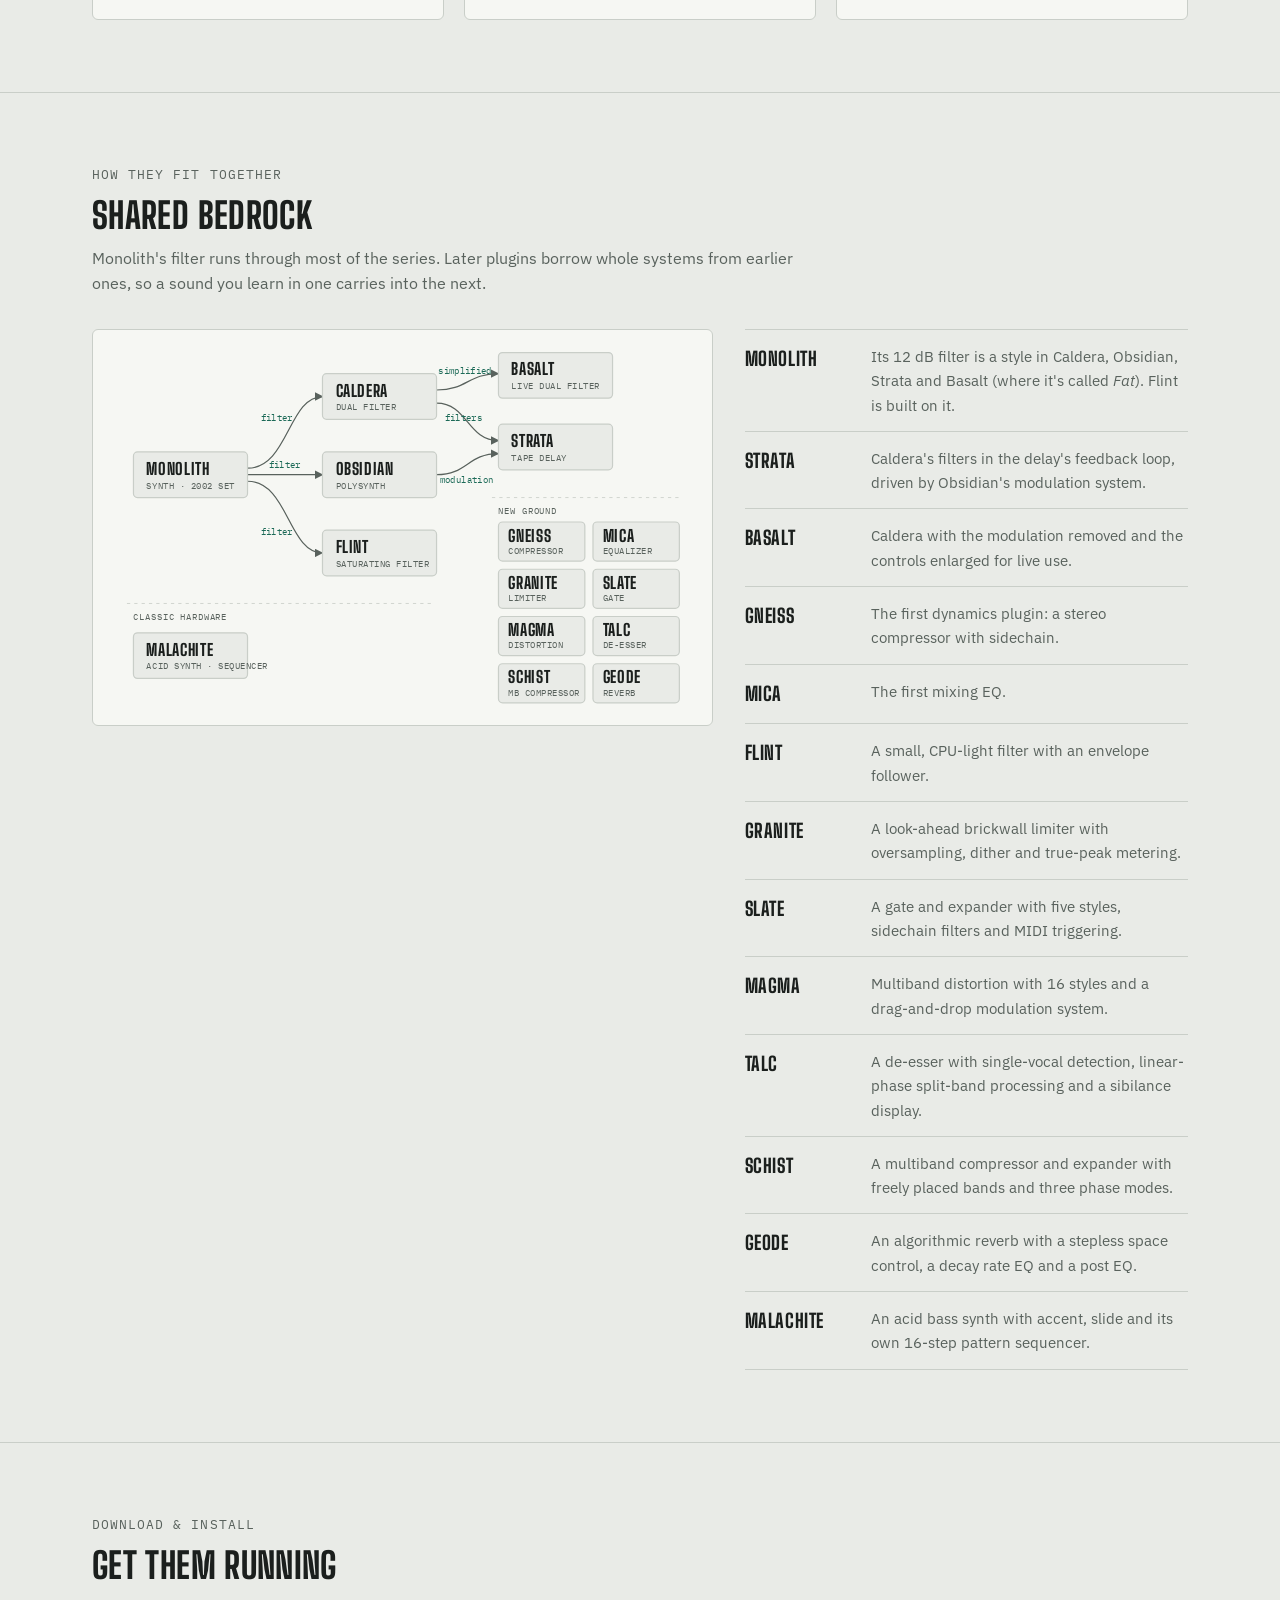
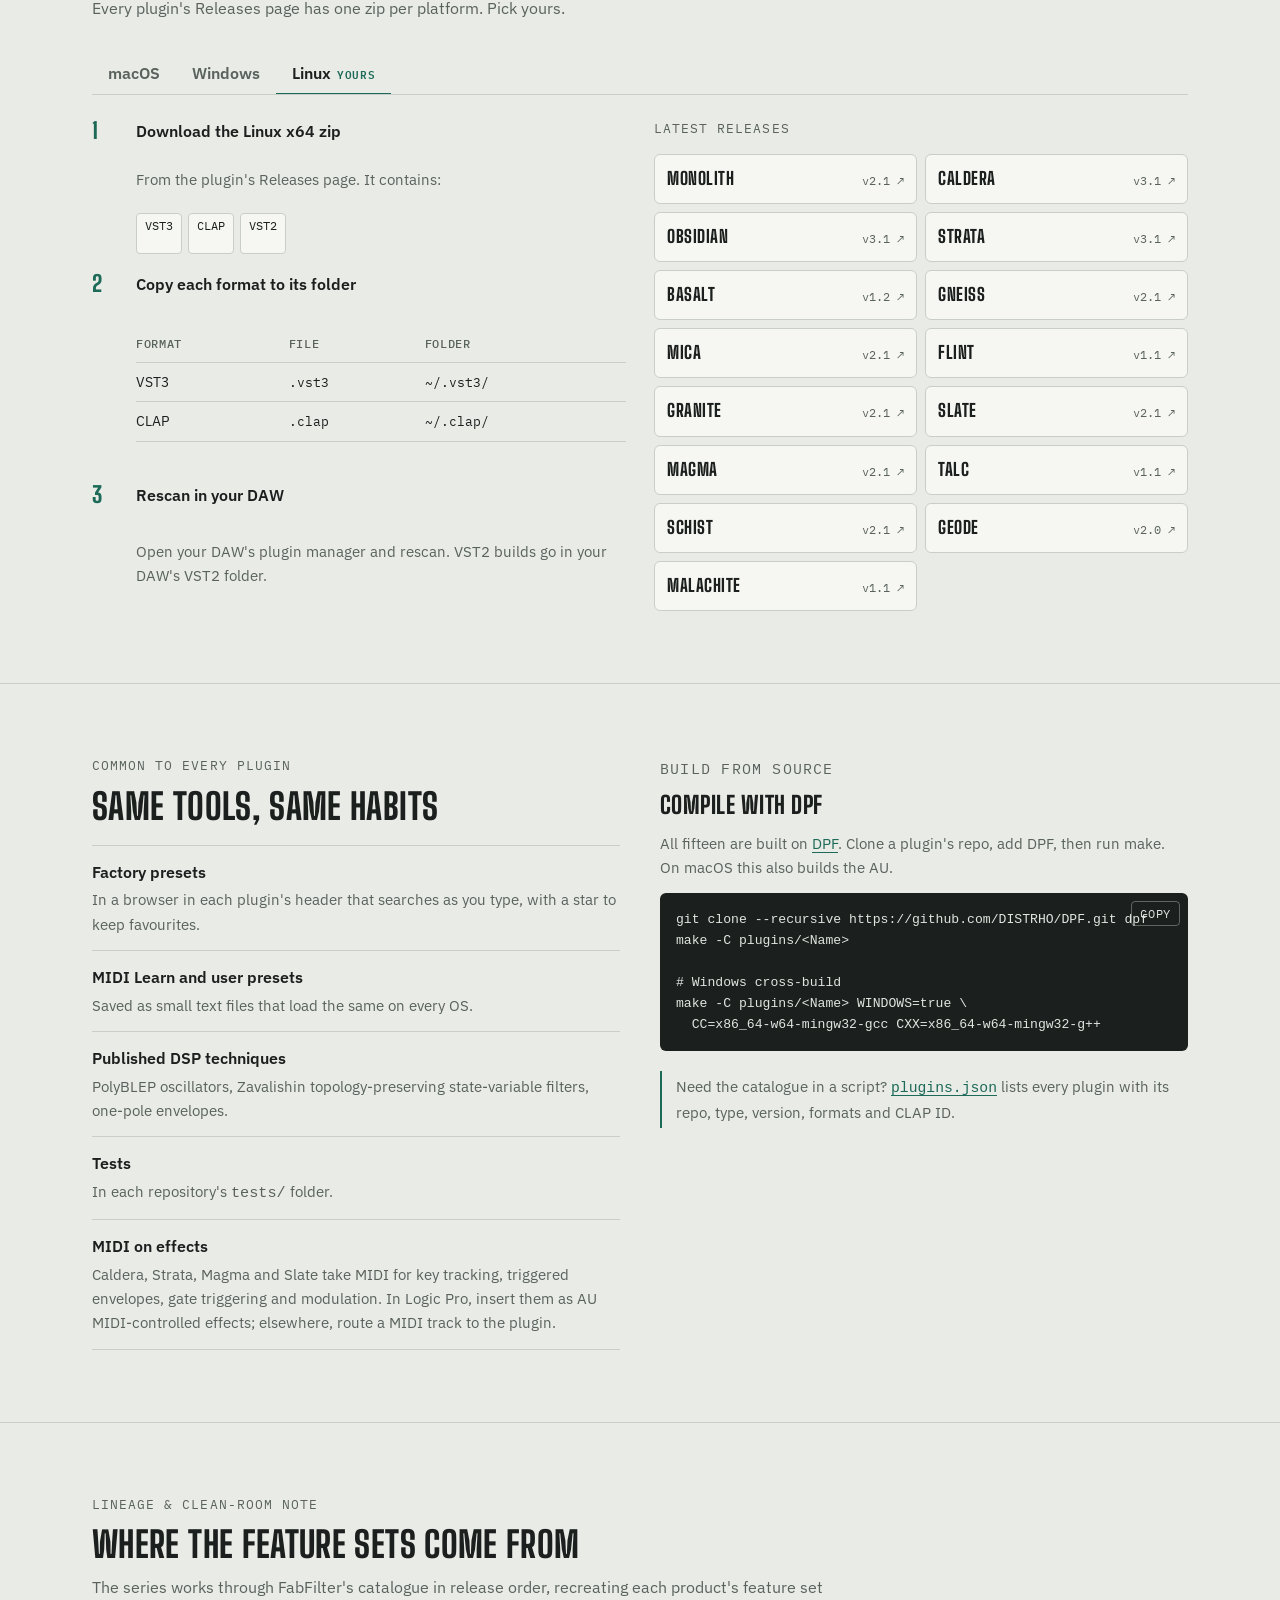
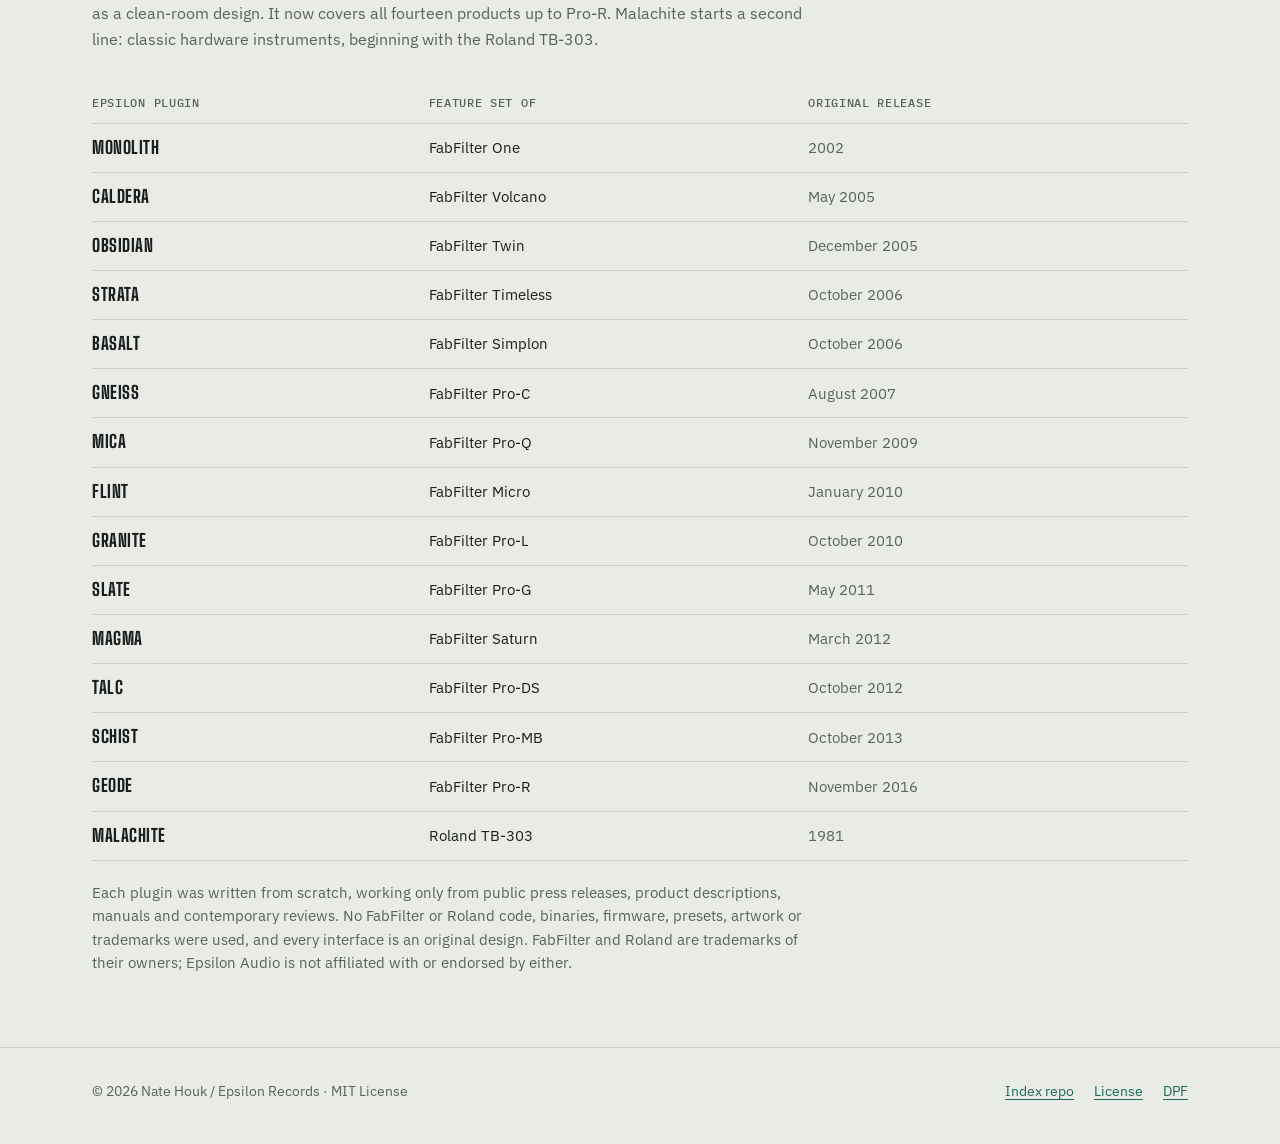
==== commit 45351a8d: "Index: 26 Oct releases, Obsidian 3.1 New tags on every plugin except Geode: preset search and favour" ====
--- a/site/index.html
+++ b/site/index.html
@@ -301,7 +301,7 @@
         </div>
         <div class="facts">
           <div><strong class="num">15</strong><small>plugins, 3 instruments and 12 effects</small></div>
-          <div><strong class="num" id="preset-total">610</strong><small>factory presets in total</small></div>
+          <div><strong class="num" id="preset-total">628</strong><small>factory presets in total</small></div>
           <div><strong>VST3 · AU</strong><small>plus CLAP everywhere, VST2 on Windows and Linux</small></div>
           <div><strong class="num">3</strong><small>platforms: macOS universal, Windows x64, Linux x64</small></div>
         </div>
@@ -432,7 +432,7 @@
           <h2>Same tools, same habits</h2>
         </div>
         <ul class="common">
-          <li><b>Factory presets</b><span>Browsable from each plugin's header.</span></li>
+          <li><b>Factory presets</b><span>In a browser in each plugin's header that searches as you type, with a star to keep favourites.</span></li>
           <li><b>MIDI Learn and user presets</b><span>Saved as small text files that load the same on every OS.</span></li>
           <li><b>Published DSP techniques</b><span>PolyBLEP oscillators, Zavalishin topology-preserving state-variable filters, one-pole envelopes.</span></li>
           <li><b>Tests</b><span>In each repository's <code>tests/</code> folder.</span></li>
@@ -489,35 +489,35 @@
 (() => {
   const IMG = {"monolith": "img/monolith.webp", "caldera": "img/caldera.webp", "obsidian": "img/obsidian.webp", "strata": "img/strata.webp", "basalt": "img/basalt.webp", "gneiss": "img/gneiss.webp", "mica": "img/mica.webp", "flint": "img/flint.webp", "granite": "img/granite.webp", "slate": "img/slate.webp", "magma": "img/magma.webp", "talc": "img/talc.webp", "schist": "img/schist.webp", "geode": "img/geode.webp", "malachite": "img/malachite.webp"};
   const PLUGINS = [
-    { id: "monolith", name: "Monolith", kind: "Synth · instrument", cat: "synth", version: "2.0", presets: 42, color: "#e8a23a",
+    { id: "monolith", name: "Monolith", kind: "Synth · instrument", cat: "synth", version: "2.1", presets: 42, color: "#e8a23a",
       hl: "Morphing single oscillator plus sub and noise, a 12 dB SVF filter, mono or 10-voice poly, with A/B, undo/redo and MIDI Learn.", feature: "FabFilter One", year: "2002" },
-    { id: "caldera", name: "Caldera", kind: "Multi-filter · effect", cat: "filter", version: "3.0", presets: 57, color: "#d8862e", midi: true, sidechain: true,
+    { id: "caldera", name: "Caldera", kind: "Multi-filter · effect", cat: "filter", version: "3.1", presets: 57, color: "#d8862e", midi: true, sidechain: true,
       hl: "Up to four filters with eleven styles, bell, shelf and notch shapes, per-filter drive and delay, 4× oversampling and 50 drag-and-drop modulation slots.", feature: "FabFilter Volcano", year: "May 2005" },
-    { id: "obsidian", name: "Obsidian", kind: "Polysynth · instrument", cat: "synth", version: "2.0", presets: 42, color: "#a890f0",
-      hl: "Two oscillators, two filters (serial, parallel or split), up to 24 voices with unison, a modulation matrix, A/B and undo/redo.", feature: "FabFilter Twin", year: "December 2005" },
-    { id: "strata", name: "Strata", kind: "Tape delay · effect", cat: "delay", version: "3.0", presets: 60, color: "#c49450", midi: true, sidechain: true,
+    { id: "obsidian", name: "Obsidian", kind: "Polysynth · instrument", cat: "synth", version: "3.1", presets: 60, color: "#a890f0",
+      hl: "Four oscillators, four filters, built-in effects, an arpeggiator, up to 64 voices and 100 drag-and-drop modulation slots.", feature: "FabFilter Twin", year: "December 2005" },
+    { id: "strata", name: "Strata", kind: "Tape delay · effect", cat: "delay", version: "3.1", presets: 60, color: "#c49450", midi: true, sidechain: true,
       hl: "Stereo delay with tape or stretch mode, 15 extra taps per line, six loop filters, lo-fi, diffuse, ducking and pitch-shift effects, freeze and 50 modulation slots.", feature: "FabFilter Timeless", year: "October 2006" },
-    { id: "basalt", name: "Basalt", kind: "Live dual filter · effect", cat: "filter", version: "1.1.1", presets: 31, color: "#e8764a",
+    { id: "basalt", name: "Basalt", kind: "Live dual filter · effect", cat: "filter", version: "1.2", presets: 31, color: "#e8764a",
       hl: "Caldera stripped down for performance: big controls, a large drag display, Link Filters, undo/redo, hover tips and built-in help.", feature: "FabFilter Simplon", year: "October 2006" },
-    { id: "gneiss", name: "Gneiss", kind: "Compressor · effect", cat: "dynamics", version: "2.0", presets: 46, color: "#b65a52", sidechain: true,
+    { id: "gneiss", name: "Gneiss", kind: "Compressor · effect", cat: "dynamics", version: "2.1", presets: 46, color: "#b65a52", sidechain: true,
       hl: "14 styles plus upward compression, ratio to Inf:1, optional lookahead, up to 32× oversampling, a 6-band sidechain EQ, MIDI triggering and loudness metering.", feature: "FabFilter Pro-C", year: "August 2007" },
-    { id: "mica", name: "Mica", kind: "Equalizer · effect", cat: "eq", version: "2.0", presets: 39, color: "#d6cf4e",
+    { id: "mica", name: "Mica", kind: "Equalizer · effect", cat: "eq", version: "2.1", presets: 39, color: "#d6cf4e",
       hl: "Up to 24 bands in ten shapes, slopes to 96 dB/oct, zero-latency, natural or linear phase, dynamic and spectral EQ, EQ Match and a spectrum analyser.", feature: "FabFilter Pro-Q", year: "November 2009" },
-    { id: "flint", name: "Flint", kind: "Saturating filter · effect", cat: "filter", version: "1.0.1", presets: 24, color: "#c8862e",
+    { id: "flint", name: "Flint", kind: "Saturating filter · effect", cat: "filter", version: "1.1", presets: 24, color: "#c8862e",
       hl: "Monolith's 12 dB filter as a light low/high pass with input drive, self-oscillation and a ±6-octave envelope follower.", feature: "FabFilter Micro", year: "January 2010" },
-    { id: "granite", name: "Granite", kind: "Limiter · effect", cat: "dynamics", version: "2.0", presets: 40, color: "#9aa3ab",
+    { id: "granite", name: "Granite", kind: "Limiter · effect", cat: "dynamics", version: "2.1", presets: 40, color: "#9aa3ab",
       hl: "Eight styles, true-peak limiting, up to 32× oversampling, look-ahead, external sidechain, dither and EBU R128 loudness metering.", feature: "FabFilter Pro-L", year: "October 2010" },
-    { id: "slate", name: "Slate", kind: "Gate · effect", cat: "dynamics", version: "2.0", presets: 39, color: "#7f8ea0", midi: true, sidechain: true,
+    { id: "slate", name: "Slate", kind: "Gate · effect", cat: "dynamics", version: "2.1", presets: 39, color: "#7f8ea0", midi: true, sidechain: true,
       hl: "Gate, expander and ducker with six styles, up to 100:1 and 80 dB range, lookahead, mid/side, sidechain filters and MIDI triggering.", feature: "FabFilter Pro-G", year: "May 2011" },
-    { id: "magma", name: "Magma", kind: "Multiband distortion · effect", cat: "distortion", version: "2.0.1", presets: 59, color: "#e2553a", midi: true, sidechain: true,
+    { id: "magma", name: "Magma", kind: "Multiband distortion · effect", cat: "distortion", version: "2.1", presets: 59, color: "#e2553a", midi: true, sidechain: true,
       hl: "Up to six bands with 28 tube, tape, amp, saturation and FX styles, linear-phase crossovers and 50 drag-and-drop modulation slots with XLFOs, envelopes and XY pads.", feature: "FabFilter Saturn", year: "March 2012" },
-    { id: "talc", name: "Talc", kind: "De-esser · effect", cat: "dynamics", version: "1.0", presets: 22, color: "#c9d1c0",
+    { id: "talc", name: "Talc", kind: "De-esser · effect", cat: "dynamics", version: "1.1", presets: 22, color: "#c9d1c0",
       hl: "Single-vocal or allround detection, wide-band or linear-phase split-band, sidechain filters over a live spectrum and up to 15 ms look-ahead.", feature: "FabFilter Pro-DS", year: "October 2012" },
-    { id: "schist", name: "Schist", kind: "Multiband dynamics · effect", cat: "dynamics", version: "2.0", presets: 41, color: "#9c8a6e", sidechain: true,
+    { id: "schist", name: "Schist", kind: "Multiband dynamics · effect", cat: "dynamics", version: "2.1", presets: 41, color: "#9c8a6e", sidechain: true,
       hl: "Up to six freely placed bands that compress or expand, up or down, to Inf:1 for limiting and gating, with dynamic, linear or minimum phase.", feature: "FabFilter Pro-MB", year: "October 2013" },
     { id: "geode", name: "Geode", kind: "Reverb · effect", cat: "reverb", version: "2.0", presets: 46, color: "#a58fd0",
       hl: "Modern, Vintage and Plate algorithms, a stepless space control, decay rate and post EQs, ducking, freeze and impulse response import, at zero latency.", feature: "FabFilter Pro-R", year: "November 2016" },
-    { id: "malachite", name: "Malachite", kind: "Acid synth · instrument", cat: "synth", version: "1.0.2", presets: 22, color: "#3cd08c",
+    { id: "malachite", name: "Malachite", kind: "Acid synth · instrument", cat: "synth", version: "1.1", presets: 22, color: "#3cd08c",
       hl: "A squelchy resonant filter with accent and slide, driven by a 16-step sequencer with 64 patterns that follows the host tempo.", feature: "Roland TB-303", year: "1981" }
   ];
   const CATS = [["all", "All"], ["synth", "Synths"], ["filter", "Filters"], ["delay", "Delay"], ["dynamics", "Dynamics"], ["eq", "EQ"], ["distortion", "Distortion"], ["reverb", "Reverb"]];
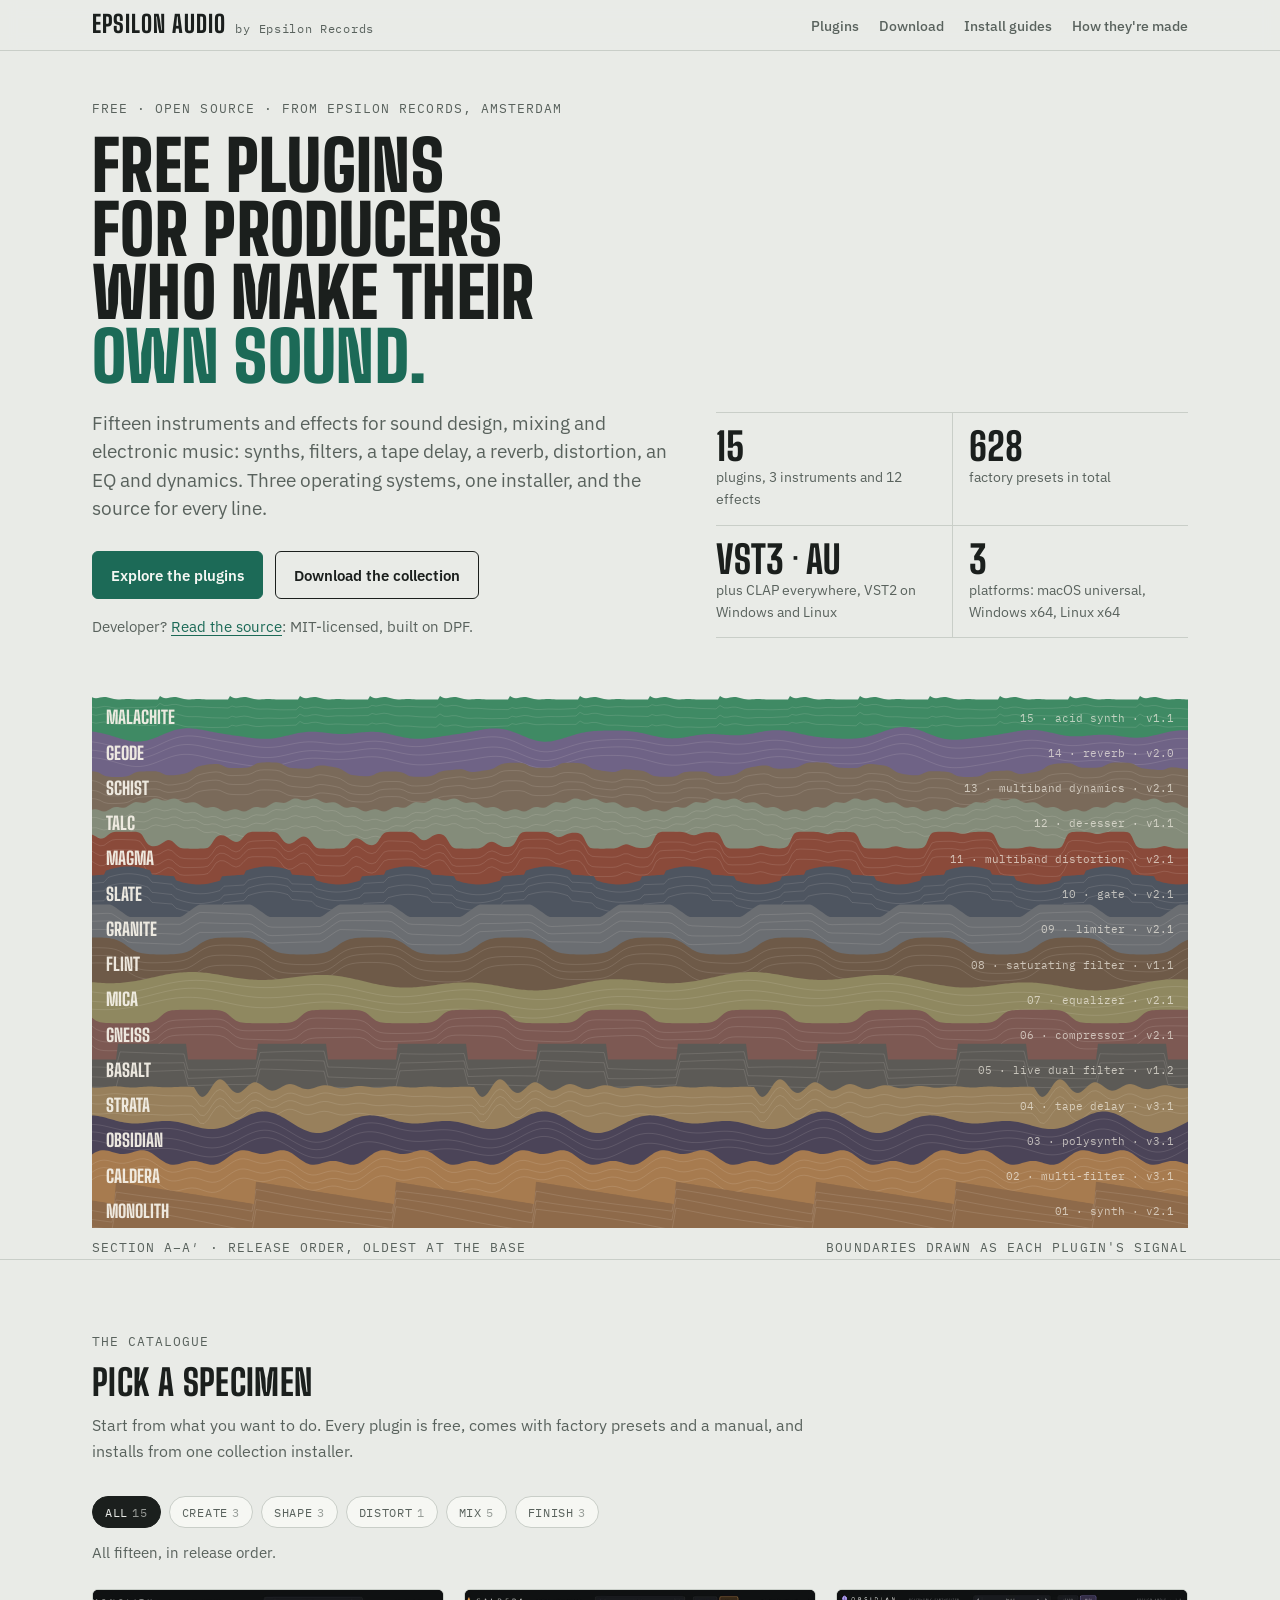
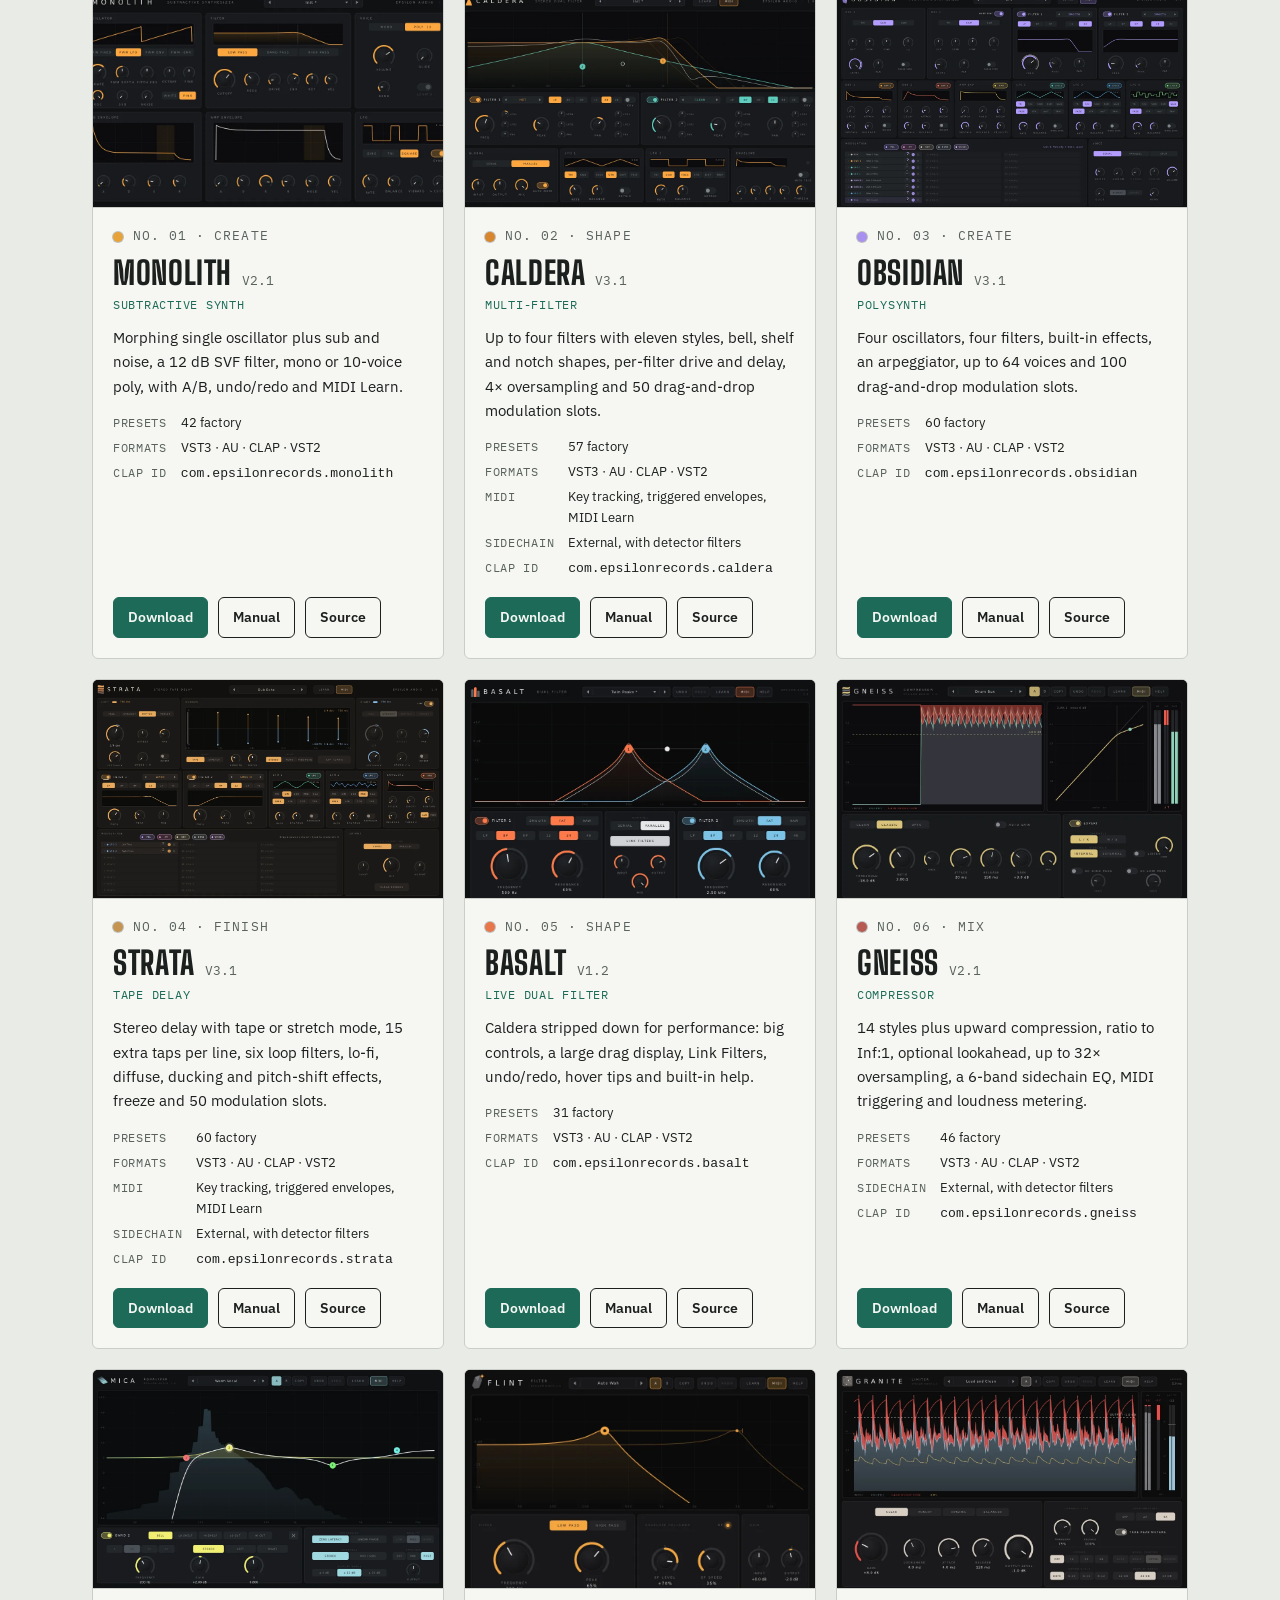
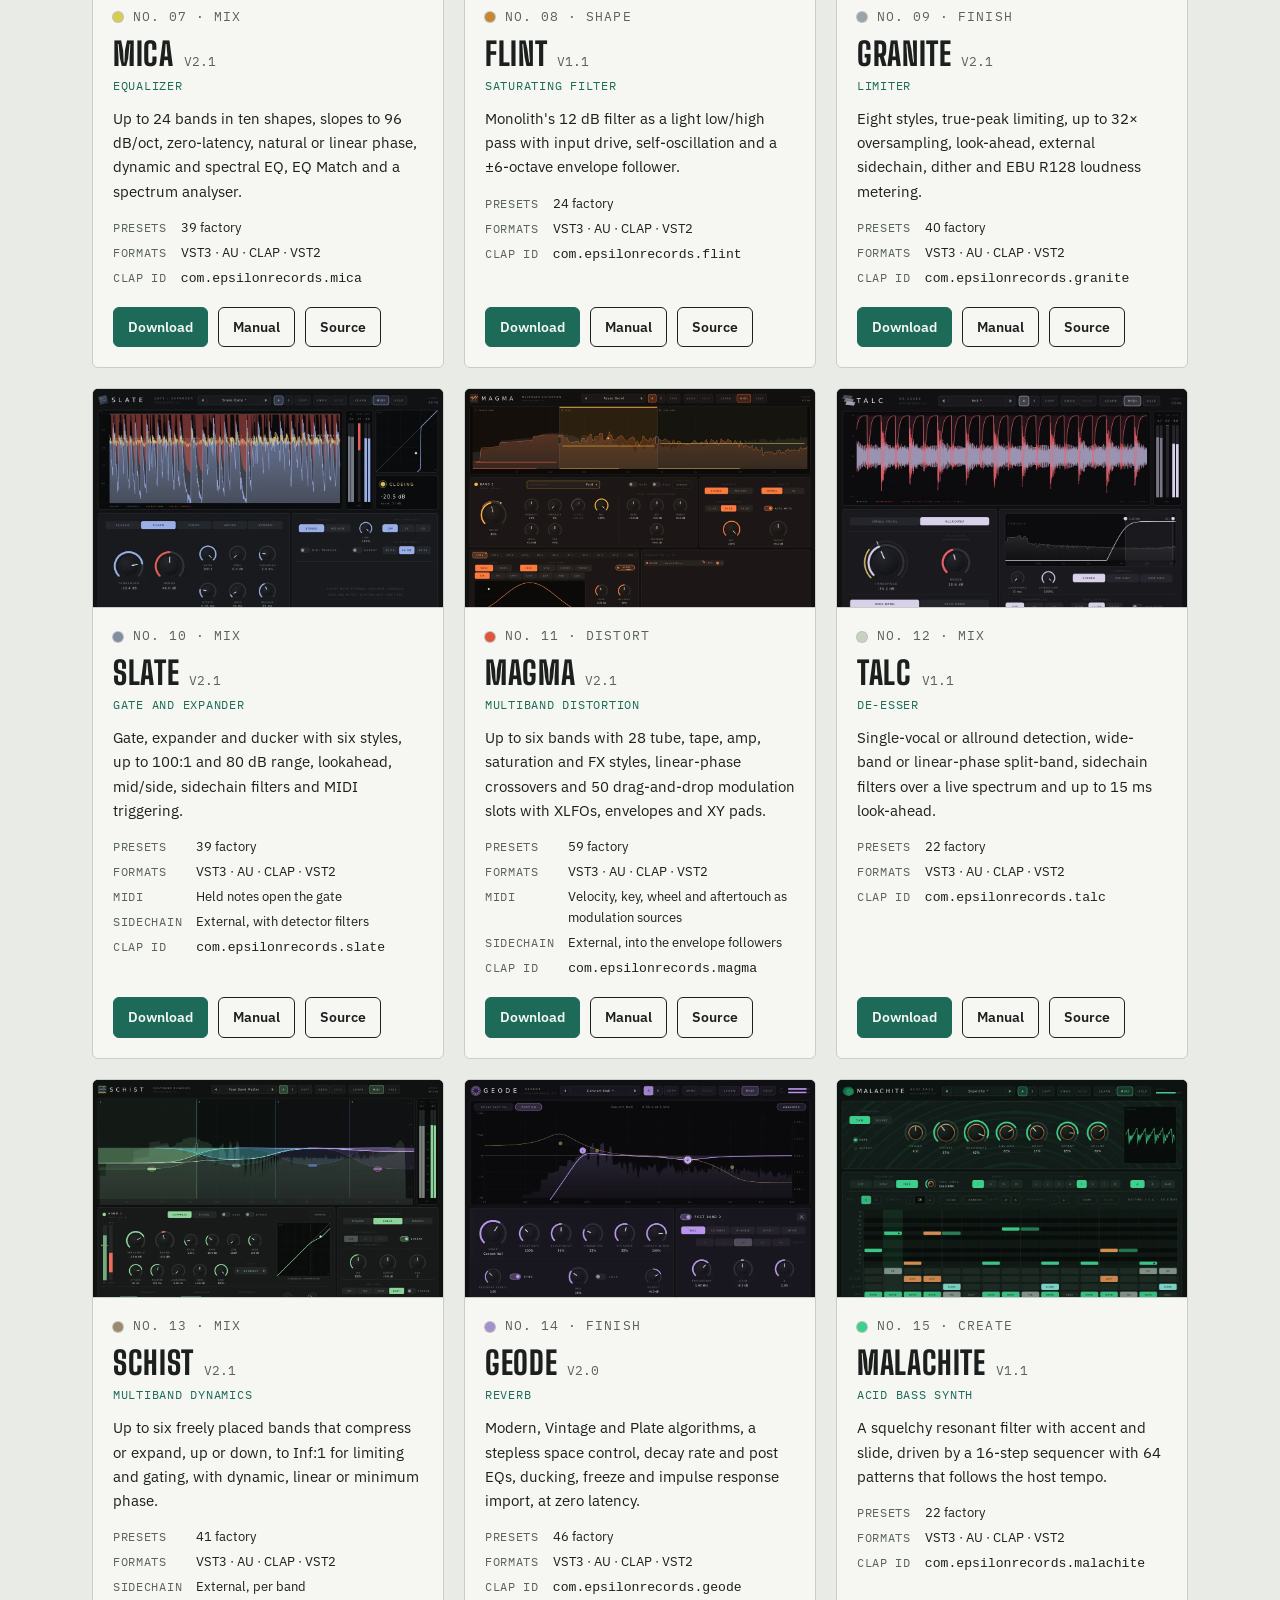
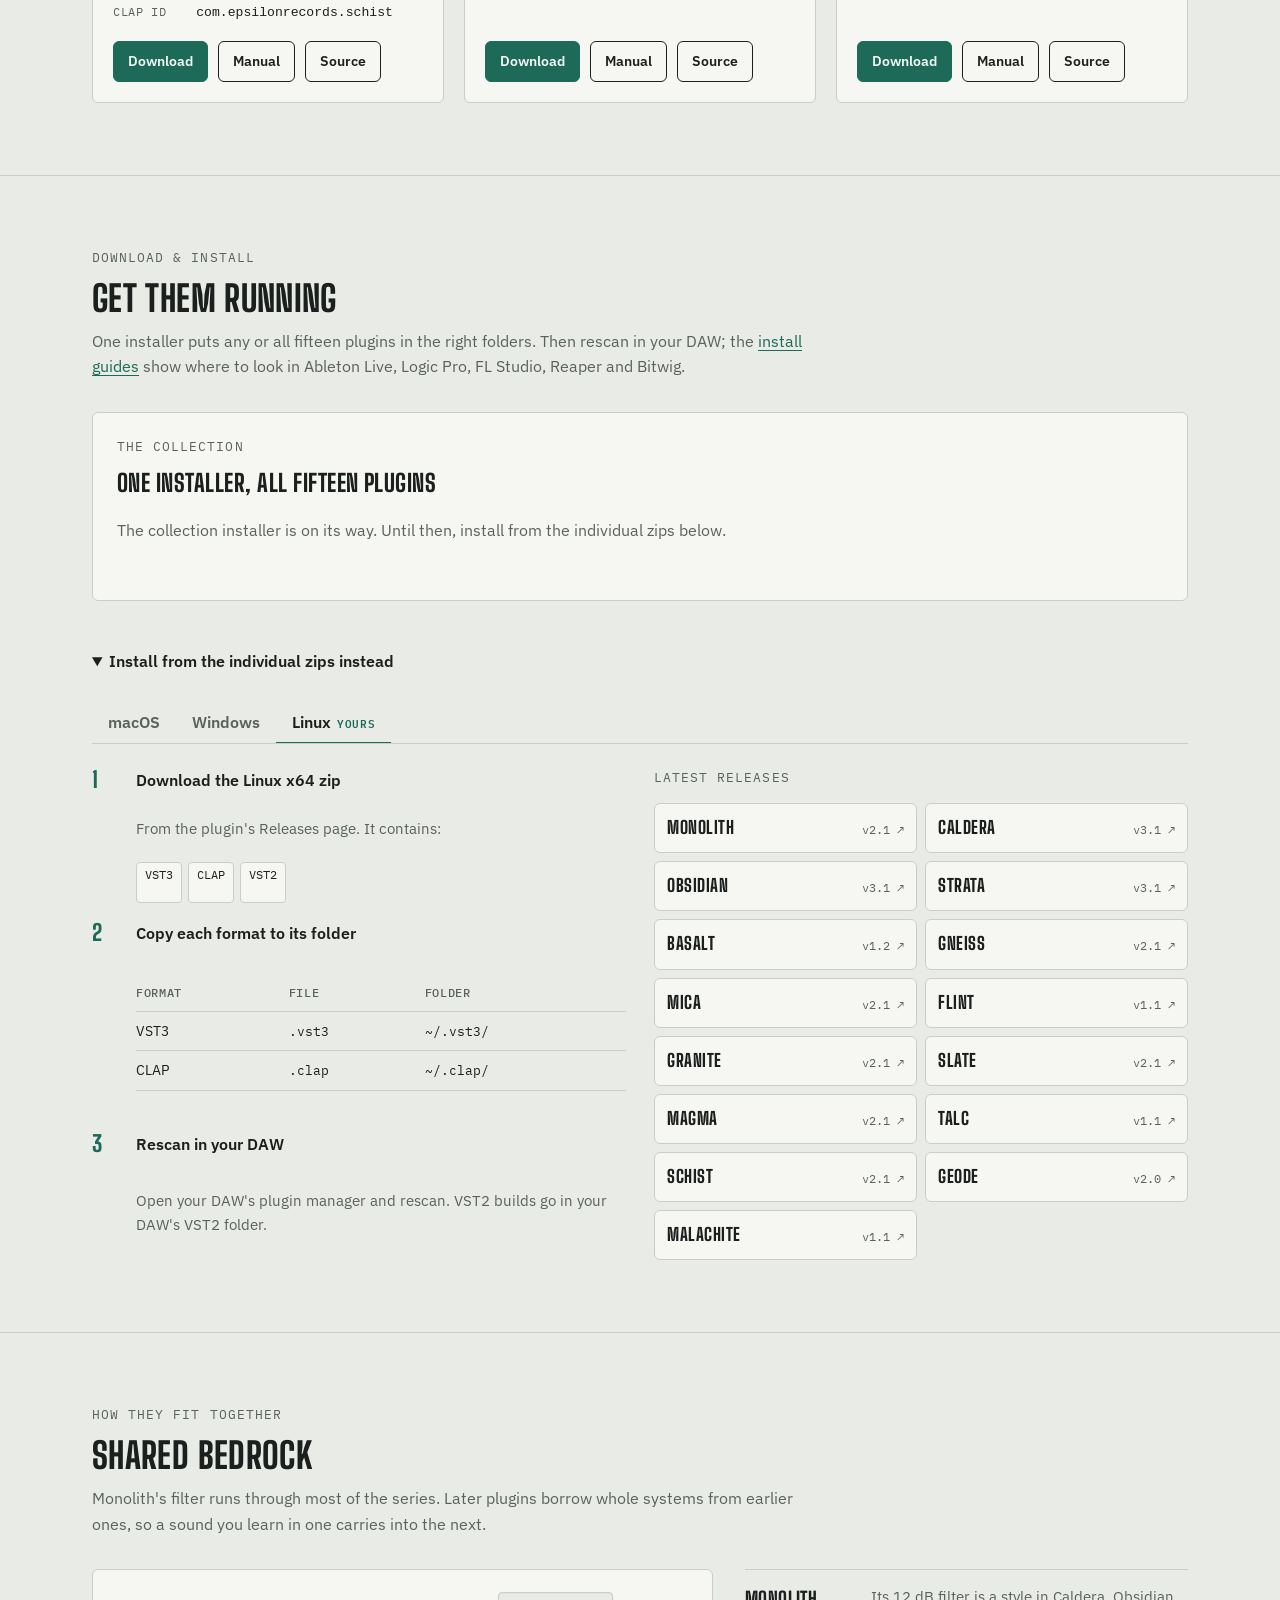
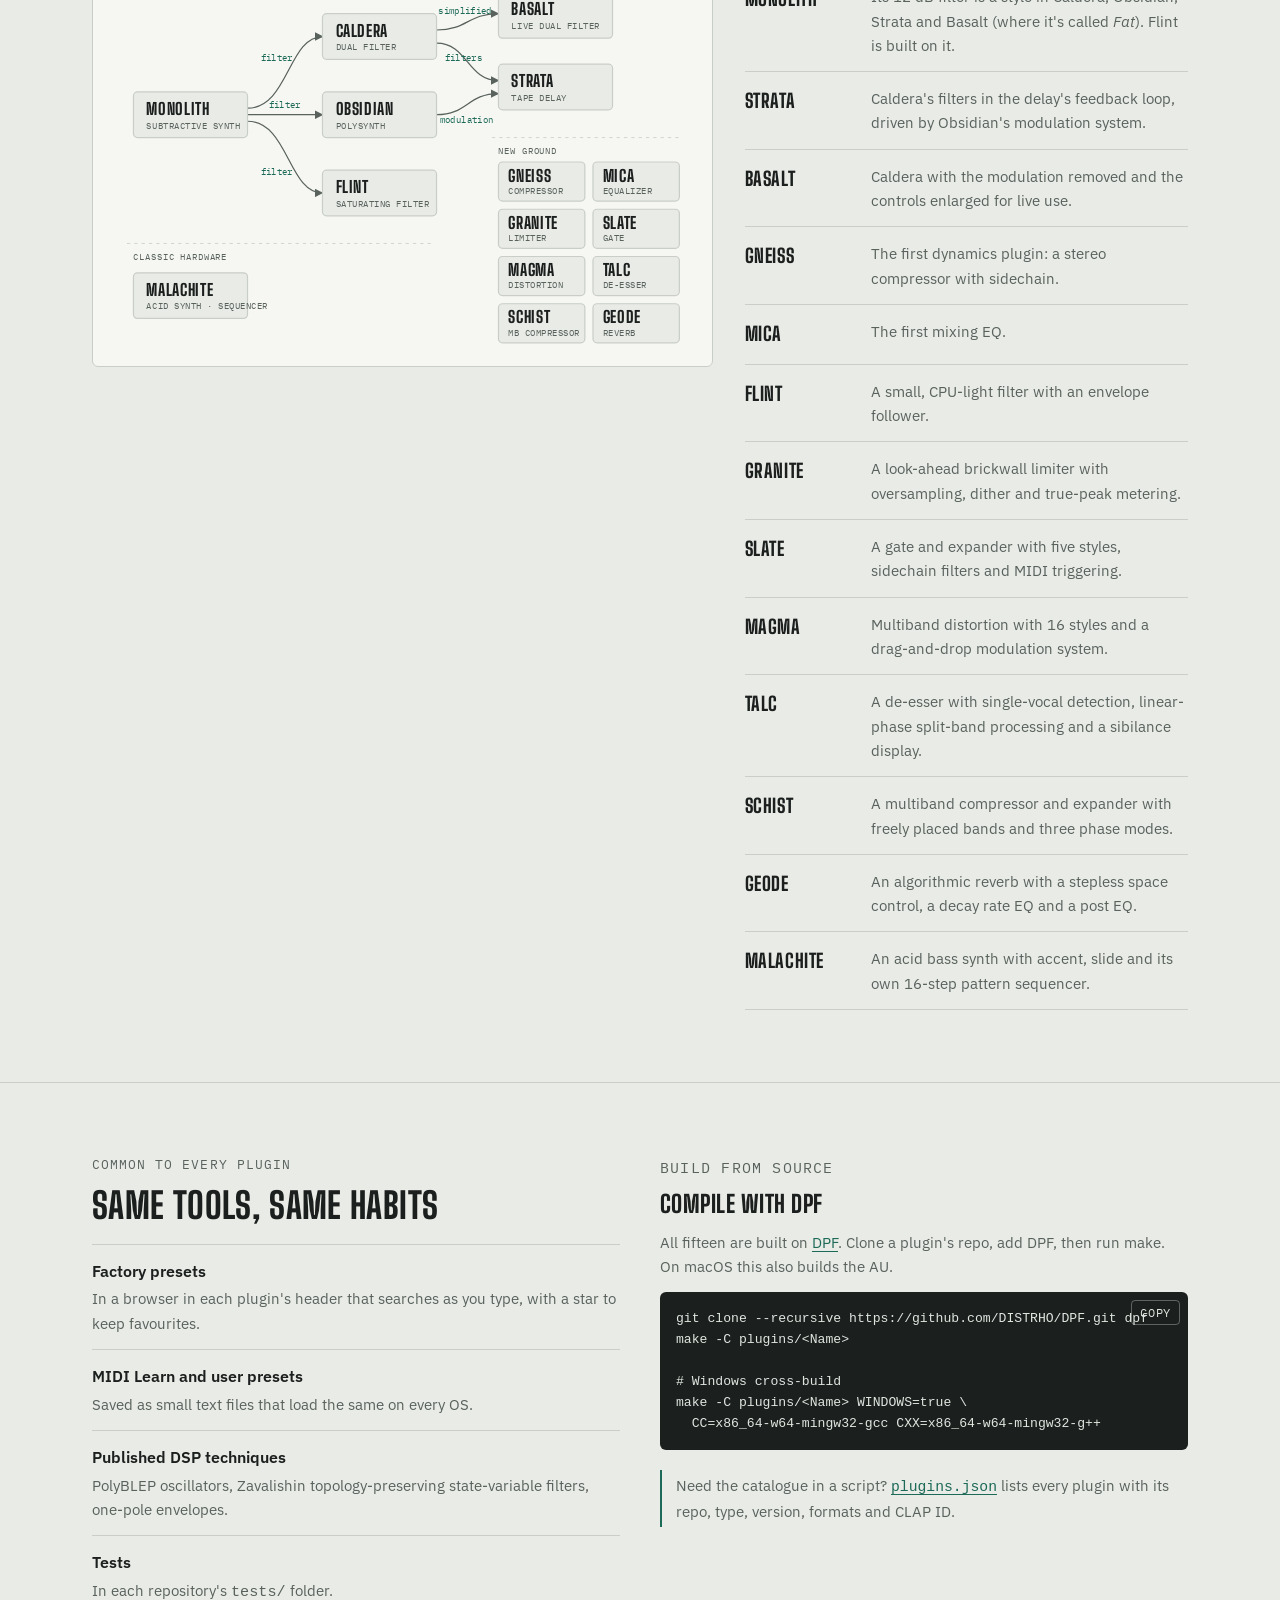
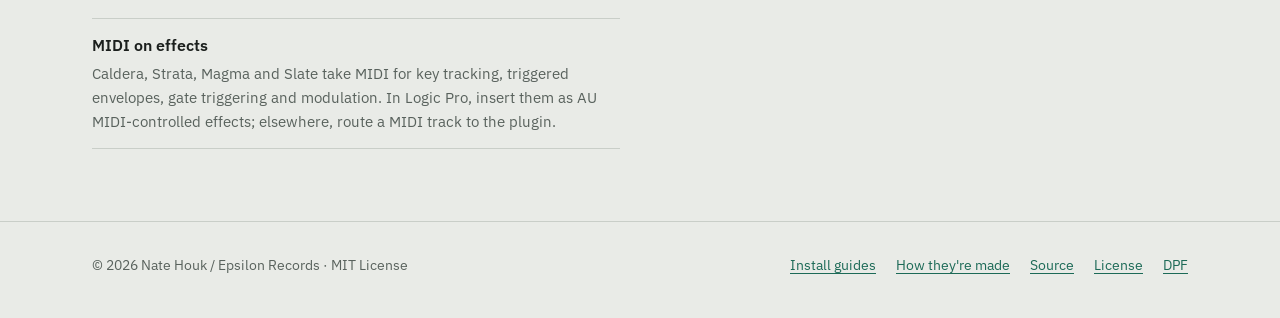
==== commit 75275386: "Website: benefit-led homepage, task catalogue, collection installer download, install guides, How th" ====
--- a/site/index.html
+++ b/site/index.html
@@ -4,14 +4,17 @@
 <meta charset="utf-8">
 <meta name="viewport" content="width=device-width, initial-scale=1, viewport-fit=cover">
 <meta name="color-scheme" content="light dark">
-<meta property="og:title" content="Epsilon Audio Plugins">
-<meta property="og:description" content="Fifteen free, open-source audio plugins from Epsilon Records. VST3, AU, CLAP and VST2 for macOS, Windows and Linux.">
+<meta property="og:title" content="Epsilon Audio: free plugins for producers who make their own sound">
+<meta property="og:description" content="Fifteen free, open-source instruments and effects from Epsilon Records: synths, filters, delay, reverb, distortion, EQ and dynamics. VST3, AU and CLAP for macOS, Windows and Linux.">
 <meta property="og:image" content="https://plugins.epsilonrecords.com/img/obsidian.webp">
 <meta property="og:url" content="https://plugins.epsilonrecords.com/">
 <link rel="canonical" href="https://plugins.epsilonrecords.com/">
 <link rel="icon" href="favicon.svg" type="image/svg+xml">
-<title>Epsilon Audio Plugins</title>
-<meta name="description" content="Fifteen free, open-source audio plugins from Epsilon Records. VST3, AU, CLAP and VST2 for macOS, Windows and Linux.">
+<title>Epsilon Audio: free audio plugins for producers</title>
+<meta name="description" content="Fifteen free, open-source instruments and effects from Epsilon Records: synths, filters, delay, reverb, distortion, EQ and dynamics. VST3, AU and CLAP for macOS, Windows and Linux.">
+<!-- Plausible: privacy-friendly page analytics (no cookies), plus outbound-link, file-download and custom events -->
+<script defer data-domain="plugins.epsilonrecords.com" src="https://plausible.io/js/script.file-downloads.outbound-links.tagged-events.js"></script>
+<script>window.plausible = window.plausible || function () { (window.plausible.q = window.plausible.q || []).push(arguments); };</script>
 <link rel="preconnect" href="https://fonts.googleapis.com">
 <link rel="preconnect" href="https://fonts.gstatic.com" crossorigin>
 <link rel="stylesheet" href="https://fonts.googleapis.com/css2?family=Big+Shoulders+Display:wght@700;800;900&family=IBM+Plex+Mono:wght@400;500&family=IBM+Plex+Sans:wght@400;500;600&display=swap">
@@ -106,6 +109,8 @@
 nav.links a { color: var(--muted); text-decoration: none; font-size: 0.9rem; font-weight: 500; }
 nav.links a:hover { color: var(--ink); }
 @media (max-width: 640px) { nav.links .opt { display: none; } .brand span { display: none; } }
+@media (max-width: 640px) { .brand b { font-size: 1.2rem; white-space: nowrap; } nav.links { gap: 14px; flex-wrap: nowrap; } nav.links a { white-space: nowrap; font-size: 0.85rem; } }
+
 
 /* Hero */
 .hero { padding-block: 48px 0; }
@@ -204,8 +209,8 @@
 }
 .tab[aria-selected="true"] { color: var(--ink); border-bottom-color: var(--accent); }
 .tab .you { font-family: var(--font-mono); font-size: 0.68rem; color: var(--accent); margin-left: 6px; letter-spacing: 0.06em; text-transform: uppercase; }
-.platform { display: grid; gap: 28px; grid-template-columns: 1fr; }
-@media (min-width: 860px) { .platform { grid-template-columns: 1fr 1fr; } }
+.platform { display: grid; gap: 28px; grid-template-columns: minmax(0, 1fr); }
+@media (min-width: 860px) { .platform { grid-template-columns: minmax(0, 1fr) minmax(0, 1fr); } }
 .platform > * { min-width: 0; }
 .steps { list-style: none; padding: 0; margin: 0; display: grid; gap: 18px; counter-reset: s; }
 .steps li { display: grid; grid-template-columns: 32px 1fr; gap: 12px; counter-increment: s; }
@@ -269,6 +274,30 @@
 footer .wrap { display: flex; flex-wrap: wrap; gap: 16px 32px; justify-content: space-between; color: var(--muted); font-size: 0.88rem; }
 footer .links { display: flex; gap: 20px; flex-wrap: wrap; }
 
+/* Task filter: what you want to do, then the plugins for it */
+.task-blurb { color: var(--muted); font-size: 0.95rem; margin: -12px 0 24px; min-height: 1.6em; }
+.card .sub { font-family: var(--font-mono); font-size: 0.78rem; letter-spacing: 0.06em; text-transform: uppercase; color: var(--accent); margin-top: -4px; }
+.card audio { width: 100%; height: 36px; }
+
+/* Suite download */
+.suite { display: grid; gap: 16px; background: var(--surface); border: 1px solid var(--line); border-radius: var(--radius); padding: 24px; margin-bottom: 40px; }
+.suite h3 { font-family: var(--font-display); font-weight: 800; text-transform: uppercase; font-size: var(--step-2); letter-spacing: 0.02em; }
+.suite p { color: var(--muted); }
+.suite .row { display: flex; flex-wrap: wrap; gap: 12px; align-items: center; }
+.suite .meta { font-family: var(--font-mono); font-size: 0.78rem; color: var(--muted); }
+details.zips { margin-top: 8px; }
+details.zips summary { cursor: pointer; font-weight: 600; padding: 8px 0; }
+details.zips[open] summary { margin-bottom: 20px; }
+
+/* Newsletter */
+.signup { display: grid; gap: 12px; max-width: 34rem; }
+.signup form { display: flex; gap: 10px; flex-wrap: wrap; }
+.signup input[type=email] {
+  flex: 1 1 220px; min-width: 0; padding: 11px 14px; border-radius: var(--radius); border: 1px solid var(--line);
+  background: var(--surface); color: var(--ink); font: inherit;
+}
+.signup small { color: var(--muted); }
+
 .sr { position: absolute; width: 1px; height: 1px; overflow: hidden; clip: rect(0 0 0 0); white-space: nowrap; }
 </style>
 
@@ -278,10 +307,10 @@
   <div class="wrap">
     <a class="brand" href="#top"><b>Epsilon Audio</b><span>by Epsilon Records</span></a>
     <nav class="links" aria-label="Sections">
-      <a href="#plugins">Plugins</a>
-      <a href="#lineage" class="opt">Lineage</a>
+      <a href="#plugins" class="opt">Plugins</a>
       <a href="#download">Download</a>
-      <a href="#build" class="opt">Build</a>
+      <a href="install">Install guides</a>
+      <a href="made" class="opt">How they're made</a>
     </nav>
   </div>
 </header>
@@ -291,13 +320,14 @@
     <div class="wrap">
       <div class="hero-grid">
         <div>
-          <p class="label">Free · Open source · MIT</p>
-          <h1 style="margin-top:14px">Fifteen plugins<br>cut from <em>one rock.</em></h1>
-          <p class="lede">Synths, filters, a tape delay, a reverb, compressors, an EQ, a limiter, a gate, a de-esser and a multiband distortion from Epsilon Records. Every one is free, MIT-licensed and built for macOS, Windows and Linux.</p>
+          <p class="label">Free · Open source · From Epsilon Records, Amsterdam</p>
+          <h1 style="margin-top:14px; font-size:clamp(2.5rem, 5.4vw, 4.4rem)">Free plugins for producers who make their <em>own sound.</em></h1>
+          <p class="lede">Fifteen instruments and effects for sound design, mixing and electronic music: synths, filters, a tape delay, a reverb, distortion, an EQ and dynamics. Three operating systems, one installer, and the source for every line.</p>
           <div class="cta">
-            <a class="btn primary" href="#plugins">Browse the plugins</a>
-            <a class="btn" href="https://github.com/natehouk/epsilon-plugins" target="_blank" rel="noopener">View on GitHub</a>
+            <a class="btn primary" href="#plugins">Explore the plugins</a>
+            <a class="btn" href="#download" data-event="Suite CTA">Download the collection</a>
           </div>
+          <p style="margin-top:16px; font-size:0.92rem; color:var(--muted)">Developer? <a href="https://github.com/natehouk/epsilon-plugins" target="_blank" rel="noopener">Read the source</a>: MIT-licensed, built on DPF.</p>
         </div>
         <div class="facts">
           <div><strong class="num">15</strong><small>plugins, 3 instruments and 12 effects</small></div>
@@ -320,10 +350,65 @@
       <div class="block-head">
         <p class="label">The catalogue</p>
         <h2>Pick a specimen</h2>
-        <p>Numbered in release order. Each plugin lives in its own repository, with tests, presets and a Releases page holding builds for all three platforms.</p>
-      </div>
-      <div class="filters" role="group" aria-label="Filter plugins by type" id="filters"></div>
+        <p>Start from what you want to do. Every plugin is free, comes with factory presets and a manual, and installs from one collection installer.</p>
+      </div>
+      <div class="filters" role="group" aria-label="Filter plugins by task" id="filters"></div>
+      <p class="task-blurb" id="task-blurb" aria-live="polite"></p>
       <div class="grid" id="grid"></div>
+    </div>
+  </section>
+
+  <section class="block" id="download">
+    <div class="wrap">
+      <div class="block-head">
+        <p class="label">Download &amp; install</p>
+        <h2>Get them running</h2>
+        <p>One installer puts any or all fifteen plugins in the right folders. Then rescan in your DAW; the <a href="install">install guides</a> show where to look in Ableton Live, Logic Pro, FL Studio, Reaper and Bitwig.</p>
+      </div>
+
+      <div class="suite" id="suite">
+        <div>
+          <p class="label">The collection</p>
+          <h3 style="margin-top:6px">One installer, all fifteen plugins</h3>
+        </div>
+        <p id="suite-text">Choose the plugins and formats you want; VST3, AU and CLAP are selected for you.</p>
+        <div class="row" id="suite-buttons"></div>
+        <p class="meta" id="suite-meta"></p>
+      </div>
+
+      <details class="zips" id="zips">
+      <summary>Install from the individual zips instead</summary>
+      <div class="tabs" role="tablist" aria-label="Platform" id="tabs">
+        <button class="tab" role="tab" id="tab-mac" aria-controls="panel" data-os="mac">macOS</button>
+        <button class="tab" role="tab" id="tab-win" aria-controls="panel" data-os="win">Windows</button>
+        <button class="tab" role="tab" id="tab-linux" aria-controls="panel" data-os="linux">Linux</button>
+      </div>
+
+      <div class="platform" id="panel" role="tabpanel">
+        <ol class="steps" id="steps"></ol>
+        <div style="display:grid; gap:14px; align-content:start">
+          <p class="label">Latest releases</p>
+          <div class="release-list" id="releases"></div>
+        </div>
+      </div>
+      </details>
+    </div>
+  </section>
+
+  <section class="block" id="news" hidden>
+    <div class="wrap">
+      <div class="signup">
+        <p class="label">Newsletter</p>
+        <h2 style="font-family:var(--font-display); font-weight:800; text-transform:uppercase; font-size:var(--step-3); line-height:1">New plugins, presets and sounds</h2>
+        <p style="color:var(--muted)">An occasional email when something new is out: plugin releases, preset packs and track breakdowns from Epsilon Records artists. No tracking pixels; unsubscribe in one click.</p>
+        <form id="signup-form" method="post" target="_blank">
+          <label class="sr" for="signup-email">Email address</label>
+          <input type="email" name="email" id="signup-email" placeholder="you@example.com" required autocomplete="email">
+          <input type="hidden" name="tag" value="website">
+          <button class="btn primary" type="submit">Subscribe</button>
+        </form>
+        <small>Sent with <a href="https://buttondown.com" target="_blank" rel="noopener">Buttondown</a>.</small>
+      </div>
     </div>
   </section>
 
@@ -359,7 +444,7 @@
             <text class="edge-label" x="406" y="168">modulation</text>
 
             <!-- nodes -->
-            <g class="node"><rect x="30" y="130" width="140" height="56" rx="5"></rect><text x="46" y="158">Monolith</text><text class="sub" x="46" y="175">SYNTH · 2002 SET</text></g>
+            <g class="node"><rect x="30" y="130" width="140" height="56" rx="5"></rect><text x="46" y="158">Monolith</text><text class="sub" x="46" y="175">SUBTRACTIVE SYNTH</text></g>
             <g class="node"><rect x="262" y="34" width="140" height="56" rx="5"></rect><text x="278" y="62">Caldera</text><text class="sub" x="278" y="79">DUAL FILTER</text></g>
             <g class="node"><rect x="262" y="130" width="140" height="56" rx="5"></rect><text x="278" y="158">Obsidian</text><text class="sub" x="278" y="175">POLYSYNTH</text></g>
             <g class="node"><rect x="262" y="226" width="140" height="56" rx="5"></rect><text x="278" y="254">Flint</text><text class="sub" x="278" y="271">SATURATING FILTER</text></g>
@@ -400,30 +485,6 @@
     </div>
   </section>
 
-  <section class="block" id="download">
-    <div class="wrap">
-      <div class="block-head">
-        <p class="label">Download &amp; install</p>
-        <h2>Get them running</h2>
-        <p>Every plugin's Releases page has one zip per platform. Pick yours.</p>
-      </div>
-
-      <div class="tabs" role="tablist" aria-label="Platform" id="tabs">
-        <button class="tab" role="tab" id="tab-mac" aria-controls="panel" data-os="mac">macOS</button>
-        <button class="tab" role="tab" id="tab-win" aria-controls="panel" data-os="win">Windows</button>
-        <button class="tab" role="tab" id="tab-linux" aria-controls="panel" data-os="linux">Linux</button>
-      </div>
-
-      <div class="platform" id="panel" role="tabpanel">
-        <ol class="steps" id="steps"></ol>
-        <div style="display:grid; gap:14px; align-content:start">
-          <p class="label">Latest releases</p>
-          <div class="release-list" id="releases"></div>
-        </div>
-      </div>
-    </div>
-  </section>
-
   <section class="block" id="build">
     <div class="wrap two">
       <div>
@@ -456,29 +517,15 @@
     </div>
   </section>
 
-  <section class="block cleanroom" id="cleanroom">
-    <div class="wrap">
-      <div class="block-head">
-        <p class="label">Lineage &amp; clean-room note</p>
-        <h2>Where the feature sets come from</h2>
-        <p>The series works through FabFilter's catalogue in release order, recreating each product's feature set as a clean-room design. It now covers all fourteen products up to Pro-R. Malachite starts a second line: classic hardware instruments, beginning with the Roland TB-303.</p>
-      </div>
-      <div class="table-scroll">
-        <table>
-          <thead><tr><th>Epsilon plugin</th><th>Feature set of</th><th>Original release</th></tr></thead>
-          <tbody id="lineage-rows"></tbody>
-        </table>
-      </div>
-      <p class="disclaimer">Each plugin was written from scratch, working only from public press releases, product descriptions, manuals and contemporary reviews. No FabFilter or Roland code, binaries, firmware, presets, artwork or trademarks were used, and every interface is an original design. FabFilter and Roland are trademarks of their owners; Epsilon Audio is not affiliated with or endorsed by either.</p>
-    </div>
-  </section>
 </main>
 
 <footer>
   <div class="wrap">
     <span>© 2026 Nate Houk / Epsilon Records · MIT License</span>
     <span class="links">
-      <a href="https://github.com/natehouk/epsilon-plugins" target="_blank" rel="noopener">Index repo</a>
+      <a href="install">Install guides</a>
+      <a href="made">How they're made</a>
+      <a href="https://github.com/natehouk/epsilon-plugins" target="_blank" rel="noopener">Source</a>
       <a href="https://github.com/natehouk/epsilon-plugins/blob/main/LICENSE" target="_blank" rel="noopener">License</a>
       <a href="https://github.com/DISTRHO/DPF" target="_blank" rel="noopener">DPF</a>
     </span>
@@ -489,38 +536,45 @@
 (() => {
   const IMG = {"monolith": "img/monolith.webp", "caldera": "img/caldera.webp", "obsidian": "img/obsidian.webp", "strata": "img/strata.webp", "basalt": "img/basalt.webp", "gneiss": "img/gneiss.webp", "mica": "img/mica.webp", "flint": "img/flint.webp", "granite": "img/granite.webp", "slate": "img/slate.webp", "magma": "img/magma.webp", "talc": "img/talc.webp", "schist": "img/schist.webp", "geode": "img/geode.webp", "malachite": "img/malachite.webp"};
   const PLUGINS = [
-    { id: "monolith", name: "Monolith", kind: "Synth · instrument", cat: "synth", version: "2.1", presets: 42, color: "#e8a23a",
+    { id: "monolith", name: "Monolith", sub: "Subtractive synth", task: "create", kind: "Synth · instrument", cat: "synth", version: "2.1", presets: 42, color: "#e8a23a",
       hl: "Morphing single oscillator plus sub and noise, a 12 dB SVF filter, mono or 10-voice poly, with A/B, undo/redo and MIDI Learn.", feature: "FabFilter One", year: "2002" },
-    { id: "caldera", name: "Caldera", kind: "Multi-filter · effect", cat: "filter", version: "3.1", presets: 57, color: "#d8862e", midi: true, sidechain: true,
+    { id: "caldera", name: "Caldera", sub: "Multi-filter", task: "shape", kind: "Multi-filter · effect", cat: "filter", version: "3.1", presets: 57, color: "#d8862e", midi: true, sidechain: true,
       hl: "Up to four filters with eleven styles, bell, shelf and notch shapes, per-filter drive and delay, 4× oversampling and 50 drag-and-drop modulation slots.", feature: "FabFilter Volcano", year: "May 2005" },
-    { id: "obsidian", name: "Obsidian", kind: "Polysynth · instrument", cat: "synth", version: "3.1", presets: 60, color: "#a890f0",
+    { id: "obsidian", name: "Obsidian", sub: "Polysynth", task: "create", kind: "Polysynth · instrument", cat: "synth", version: "3.1", presets: 60, color: "#a890f0",
       hl: "Four oscillators, four filters, built-in effects, an arpeggiator, up to 64 voices and 100 drag-and-drop modulation slots.", feature: "FabFilter Twin", year: "December 2005" },
-    { id: "strata", name: "Strata", kind: "Tape delay · effect", cat: "delay", version: "3.1", presets: 60, color: "#c49450", midi: true, sidechain: true,
+    { id: "strata", name: "Strata", sub: "Tape delay", task: "finish", kind: "Tape delay · effect", cat: "delay", version: "3.1", presets: 60, color: "#c49450", midi: true, sidechain: true,
       hl: "Stereo delay with tape or stretch mode, 15 extra taps per line, six loop filters, lo-fi, diffuse, ducking and pitch-shift effects, freeze and 50 modulation slots.", feature: "FabFilter Timeless", year: "October 2006" },
-    { id: "basalt", name: "Basalt", kind: "Live dual filter · effect", cat: "filter", version: "1.2", presets: 31, color: "#e8764a",
+    { id: "basalt", name: "Basalt", sub: "Live dual filter", task: "shape", kind: "Live dual filter · effect", cat: "filter", version: "1.2", presets: 31, color: "#e8764a",
       hl: "Caldera stripped down for performance: big controls, a large drag display, Link Filters, undo/redo, hover tips and built-in help.", feature: "FabFilter Simplon", year: "October 2006" },
-    { id: "gneiss", name: "Gneiss", kind: "Compressor · effect", cat: "dynamics", version: "2.1", presets: 46, color: "#b65a52", sidechain: true,
+    { id: "gneiss", name: "Gneiss", sub: "Compressor", task: "mix", kind: "Compressor · effect", cat: "dynamics", version: "2.1", presets: 46, color: "#b65a52", sidechain: true,
       hl: "14 styles plus upward compression, ratio to Inf:1, optional lookahead, up to 32× oversampling, a 6-band sidechain EQ, MIDI triggering and loudness metering.", feature: "FabFilter Pro-C", year: "August 2007" },
-    { id: "mica", name: "Mica", kind: "Equalizer · effect", cat: "eq", version: "2.1", presets: 39, color: "#d6cf4e",
+    { id: "mica", name: "Mica", sub: "Equalizer", task: "mix", kind: "Equalizer · effect", cat: "eq", version: "2.1", presets: 39, color: "#d6cf4e",
       hl: "Up to 24 bands in ten shapes, slopes to 96 dB/oct, zero-latency, natural or linear phase, dynamic and spectral EQ, EQ Match and a spectrum analyser.", feature: "FabFilter Pro-Q", year: "November 2009" },
-    { id: "flint", name: "Flint", kind: "Saturating filter · effect", cat: "filter", version: "1.1", presets: 24, color: "#c8862e",
+    { id: "flint", name: "Flint", sub: "Saturating filter", task: "shape", kind: "Saturating filter · effect", cat: "filter", version: "1.1", presets: 24, color: "#c8862e",
       hl: "Monolith's 12 dB filter as a light low/high pass with input drive, self-oscillation and a ±6-octave envelope follower.", feature: "FabFilter Micro", year: "January 2010" },
-    { id: "granite", name: "Granite", kind: "Limiter · effect", cat: "dynamics", version: "2.1", presets: 40, color: "#9aa3ab",
+    { id: "granite", name: "Granite", sub: "Limiter", task: "finish", kind: "Limiter · effect", cat: "dynamics", version: "2.1", presets: 40, color: "#9aa3ab",
       hl: "Eight styles, true-peak limiting, up to 32× oversampling, look-ahead, external sidechain, dither and EBU R128 loudness metering.", feature: "FabFilter Pro-L", year: "October 2010" },
-    { id: "slate", name: "Slate", kind: "Gate · effect", cat: "dynamics", version: "2.1", presets: 39, color: "#7f8ea0", midi: true, sidechain: true,
+    { id: "slate", name: "Slate", sub: "Gate and expander", task: "mix", kind: "Gate · effect", cat: "dynamics", version: "2.1", presets: 39, color: "#7f8ea0", midi: true, sidechain: true,
       hl: "Gate, expander and ducker with six styles, up to 100:1 and 80 dB range, lookahead, mid/side, sidechain filters and MIDI triggering.", feature: "FabFilter Pro-G", year: "May 2011" },
-    { id: "magma", name: "Magma", kind: "Multiband distortion · effect", cat: "distortion", version: "2.1", presets: 59, color: "#e2553a", midi: true, sidechain: true,
+    { id: "magma", name: "Magma", sub: "Multiband distortion", task: "distort", kind: "Multiband distortion · effect", cat: "distortion", version: "2.1", presets: 59, color: "#e2553a", midi: true, sidechain: true,
       hl: "Up to six bands with 28 tube, tape, amp, saturation and FX styles, linear-phase crossovers and 50 drag-and-drop modulation slots with XLFOs, envelopes and XY pads.", feature: "FabFilter Saturn", year: "March 2012" },
-    { id: "talc", name: "Talc", kind: "De-esser · effect", cat: "dynamics", version: "1.1", presets: 22, color: "#c9d1c0",
+    { id: "talc", name: "Talc", sub: "De-esser", task: "mix", kind: "De-esser · effect", cat: "dynamics", version: "1.1", presets: 22, color: "#c9d1c0",
       hl: "Single-vocal or allround detection, wide-band or linear-phase split-band, sidechain filters over a live spectrum and up to 15 ms look-ahead.", feature: "FabFilter Pro-DS", year: "October 2012" },
-    { id: "schist", name: "Schist", kind: "Multiband dynamics · effect", cat: "dynamics", version: "2.1", presets: 41, color: "#9c8a6e", sidechain: true,
+    { id: "schist", name: "Schist", sub: "Multiband dynamics", task: "mix", kind: "Multiband dynamics · effect", cat: "dynamics", version: "2.1", presets: 41, color: "#9c8a6e", sidechain: true,
       hl: "Up to six freely placed bands that compress or expand, up or down, to Inf:1 for limiting and gating, with dynamic, linear or minimum phase.", feature: "FabFilter Pro-MB", year: "October 2013" },
-    { id: "geode", name: "Geode", kind: "Reverb · effect", cat: "reverb", version: "2.0", presets: 46, color: "#a58fd0",
+    { id: "geode", name: "Geode", sub: "Reverb", task: "finish", kind: "Reverb · effect", cat: "reverb", version: "2.0", presets: 46, color: "#a58fd0",
       hl: "Modern, Vintage and Plate algorithms, a stepless space control, decay rate and post EQs, ducking, freeze and impulse response import, at zero latency.", feature: "FabFilter Pro-R", year: "November 2016" },
-    { id: "malachite", name: "Malachite", kind: "Acid synth · instrument", cat: "synth", version: "1.1", presets: 22, color: "#3cd08c",
+    { id: "malachite", name: "Malachite", sub: "Acid bass synth", task: "create", kind: "Acid synth · instrument", cat: "synth", version: "1.1", presets: 22, color: "#3cd08c",
       hl: "A squelchy resonant filter with accent and slide, driven by a 16-step sequencer with 64 patterns that follows the host tempo.", feature: "Roland TB-303", year: "1981" }
   ];
-  const CATS = [["all", "All"], ["synth", "Synths"], ["filter", "Filters"], ["delay", "Delay"], ["dynamics", "Dynamics"], ["eq", "EQ"], ["distortion", "Distortion"], ["reverb", "Reverb"]];
+  // Tasks: what a producer wants to do; each plugin belongs to one (plugins.json "task").
+  const CATS = [["all", "All", "All fifteen, in release order."], ["create", "Create", "Synths and instruments: a subtractive synth, a polysynth and an acid bass synth with its own sequencer."],
+    ["shape", "Shape", "Filters and movement: resonant multi-filters, a live performance filter and a light saturating filter."],
+    ["distort", "Distort", "Saturation and multiband distortion, from warm tape to broken."],
+    ["mix", "Mix", "EQ, compression, gating, multiband dynamics and de-essing."],
+    ["finish", "Finish", "Space, echo and loudness: a reverb, a tape delay and a limiter."]];
+  // Newsletter: set to the Buttondown username to show the signup section.
+  const BUTTONDOWN_USER = "";
   const repo = p => "https://github.com/natehouk/" + p.id;
   const esc = s => String(s).replace(/[&<>"]/g, c => ({ "&": "&amp;", "<": "&lt;", ">": "&gt;", '"': "&quot;" }[c]));
 
@@ -529,12 +583,13 @@
   // Catalogue
   const grid = document.getElementById("grid");
   grid.innerHTML = PLUGINS.map((p, i) => `
-    <article class="card" id="${p.id}" data-cat="${p.cat}" style="--c:${p.color}">
+    <article class="card" id="${p.id}" data-cat="${p.task}" style="--c:${p.color}">
       <div class="shot"><img src="${IMG[p.id]}" alt="${esc(p.name)} interface" loading="lazy" width="760" height="475"></div>
       <div class="body">
-        <div class="spec"><span class="dot" aria-hidden="true"></span><span class="label num">No. ${String(i + 1).padStart(2, "0")} · ${p.cat === "eq" ? "EQ" : p.cat}</span></div>
+        <div class="spec"><span class="dot" aria-hidden="true"></span><span class="label num">No. ${String(i + 1).padStart(2, "0")} · ${CATS.find(c => c[0] === p.task)[1]}</span></div>
         <h3>${esc(p.name)} <span class="v">v${p.version}</span></h3>
-        <p class="kind">${esc(p.kind)}</p>
+        <p class="sub">${esc(p.sub)}</p>
+        ${p.audio ? `<audio controls preload="none" src="${p.audio}" aria-label="${esc(p.name)} demo"></audio>` : ""}
         <p class="hl">${esc(p.hl)}</p>
         <dl>
           <dt>Presets</dt><dd>${p.presets} factory</dd>
@@ -544,7 +599,8 @@
           <dt>CLAP ID</dt><dd><code>com.epsilonrecords.${p.id}</code></dd>
         </dl>
         <div class="actions">
-          <a class="btn primary" href="${repo(p)}/releases/latest" target="_blank" rel="noopener">Download</a>
+          <a class="btn primary" href="#download" data-event="Card download" data-plugin="${p.name}">Download</a>
+          <a class="btn" href="${repo(p)}/blob/main/docs/MANUAL.md" target="_blank" rel="noopener">Manual</a>
           <a class="btn" href="${repo(p)}" target="_blank" rel="noopener">Source</a>
         </div>
       </div>
@@ -556,21 +612,23 @@
 
   // Filters
   const filters = document.getElementById("filters");
-  const count = c => c === "all" ? PLUGINS.length : PLUGINS.filter(p => p.cat === c).length;
+  const count = c => c === "all" ? PLUGINS.length : PLUGINS.filter(p => p.task === c).length;
+  const blurb = document.getElementById("task-blurb");
   filters.innerHTML = CATS.map(([c, l]) => `<button class="chip" type="button" data-cat="${c}" aria-pressed="${c === "all"}">${l}<span class="n num">${count(c)}</span></button>`).join("");
+  blurb.textContent = CATS[0][2];
   filters.addEventListener("click", e => {
     const b = e.target.closest(".chip"); if (!b) return;
     const c = b.dataset.cat;
     filters.querySelectorAll(".chip").forEach(x => x.setAttribute("aria-pressed", String(x === b)));
     grid.querySelectorAll(".card").forEach(card => { card.hidden = !(c === "all" || card.dataset.cat === c); });
+    blurb.textContent = CATS.find(x => x[0] === c)[2];
+    plausible("Task filter", { props: { task: c } });
   });
 
-  // Clean-room table
-  document.getElementById("lineage-rows").innerHTML = PLUGINS.map(p => `<tr><td>${esc(p.name)}</td><td>${esc(p.feature)}</td><td>${esc(p.year)}</td></tr>`).join("");
 
   // Releases
   document.getElementById("releases").innerHTML = PLUGINS.map(p =>
-    `<a href="${repo(p)}/releases/latest" target="_blank" rel="noopener"><b>${esc(p.name)}</b><span>v${p.version} ↗</span></a>`).join("");
+    `<a href="${repo(p)}/releases/latest" target="_blank" rel="noopener" data-event="Download" data-kind="zip" data-plugin="${p.name}"><b>${esc(p.name)}</b><span>v${p.version} ↗</span></a>`).join("");
 
   // Platform tabs
   const NAMES = PLUGINS.map(p => p.name).join(",");
@@ -578,7 +636,7 @@
     mac: {
       zip: "macOS 10.13+ (Apple Silicon + Intel)", formats: ["VST3", "AU", "CLAP"],
       rows: [["VST3", ".vst3", "~/Library/Audio/Plug-Ins/VST3"], ["AU", ".component", "~/Library/Audio/Plug-Ins/Components"], ["CLAP", ".clap", "~/Library/Audio/Plug-Ins/CLAP"]],
-      extra: { title: "Clear the quarantine flag", text: "Builds are ad-hoc signed, not notarized. One command clears the flag for every Epsilon plugin:", code: `xattr -dr com.apple.quarantine ~/Library/Audio/Plug-Ins/*/{${NAMES}}*` }
+      extra: { title: "Clear the quarantine flag", text: "Plugins copied from a zip are quarantined by macOS until the builds are notarized. The collection installer above avoids this step; if you install from zips, one command clears the flag for every Epsilon plugin:", code: `xattr -dr com.apple.quarantine ~/Library/Audio/Plug-Ins/*/{${NAMES}}*` }
     },
     win: {
       zip: "Windows x64", formats: ["VST3", "CLAP", "VST2"],
@@ -620,6 +678,53 @@
     const n = list[(i + (e.key === "ArrowRight" ? 1 : list.length - 1)) % list.length]; n.focus(); show(n.dataset.os);
   });
   show(detected);
+
+  // Collection installer: the newest "suite-*" release of the index repo, read from the GitHub API at load.
+  // Until the macOS package is notarized, Mac users are told how to open it.
+  const SUITE_NOTARIZED = false;
+  const SUITE_ASSET = { mac: [".pkg", "macOS 10.13+ · Apple Silicon and Intel"], win: [".exe", "Windows 10 and 11 · x64"], linux: [".tar.gz", "Linux · x86_64"] };
+  const OS_NAME = { mac: "macOS", win: "Windows", linux: "Linux" };
+  const MB = n => (n / 1048576).toFixed(0) + " MB";
+  fetch("https://api.github.com/repos/natehouk/epsilon-plugins/releases?per_page=20")
+    .then(r => r.ok ? r.json() : Promise.reject(r.status))
+    .then(list => {
+      const rel = list.find(r => !r.draft && /^suite-/.test(r.tag_name));
+      if (!rel) throw new Error("no suite release");
+      const order = [detected, ...["mac", "win", "linux"].filter(o => o !== detected)];
+      const buttons = order.map(os => {
+        const a = rel.assets.find(x => x.name.endsWith(SUITE_ASSET[os][0])); if (!a) return "";
+        return `<a class="btn${os === detected ? " primary" : ""}" href="${a.browser_download_url}" data-event="Download" data-kind="suite" data-os="${os}" title="${esc(SUITE_ASSET[os][1])}">${OS_NAME[os]}${os === detected ? " (yours)" : ""} · ${MB(a.size)}</a>`;
+      }).join("");
+      document.getElementById("suite-buttons").innerHTML = buttons;
+      const sums = rel.assets.find(x => x.name === "SHA256SUMS.txt");
+      document.getElementById("suite-meta").innerHTML = `Version ${esc(rel.tag_name.replace(/^suite-/, ""))} · <a href="${rel.html_url}" target="_blank" rel="noopener">release notes</a>` +
+        (sums ? ` · <a href="${sums.browser_download_url}">SHA-256 checksums</a>` : "");
+      if (!SUITE_NOTARIZED && detected === "mac")
+        document.getElementById("suite-text").innerHTML = 'Choose the plugins and formats you want; VST3, AU and CLAP are selected for you. Until the installer is notarized, macOS may say it cannot check it: open <b>System Settings › Privacy &amp; Security</b> and click <b>Open Anyway</b> (<a href="install#macos">step by step</a>). The installed plugins need no further steps.';
+      if (detected === "win")
+        document.getElementById("suite-text").innerHTML = 'Choose the plugins and formats you want; VST3 and CLAP are selected for you. If Windows SmartScreen warns about an unknown publisher, click <b>More info › Run anyway</b> (<a href="install#windows">step by step</a>).';
+      if (detected === "linux")
+        document.getElementById("suite-text").textContent = "Unpack the archive and run ./install.sh to install every plugin for your user, or name the ones you want.";
+    })
+    .catch(() => {
+      document.getElementById("suite-text").textContent = "The collection installer is on its way. Until then, install from the individual zips below.";
+      document.getElementById("zips").open = true;
+    });
+
+  // Newsletter (Buttondown): shown once BUTTONDOWN_USER is set.
+  if (BUTTONDOWN_USER) {
+    const f = document.getElementById("signup-form");
+    f.action = "https://buttondown.com/api/emails/embed-subscribe/" + encodeURIComponent(BUTTONDOWN_USER);
+    f.addEventListener("submit", () => plausible("Newsletter signup"));
+    document.getElementById("news").hidden = false;
+  }
+
+  // Analytics events for clicks on anything with data-event (Plausible custom events; no cookies, no personal data).
+  document.addEventListener("click", e => {
+    const el = e.target.closest("[data-event]"); if (!el) return;
+    const props = {}; ["kind", "os", "plugin"].forEach(k => { if (el.dataset[k]) props[k] = el.dataset[k]; });
+    plausible(el.dataset.event, { props });
+  });
 
   // Copy buttons
   document.addEventListener("click", e => {
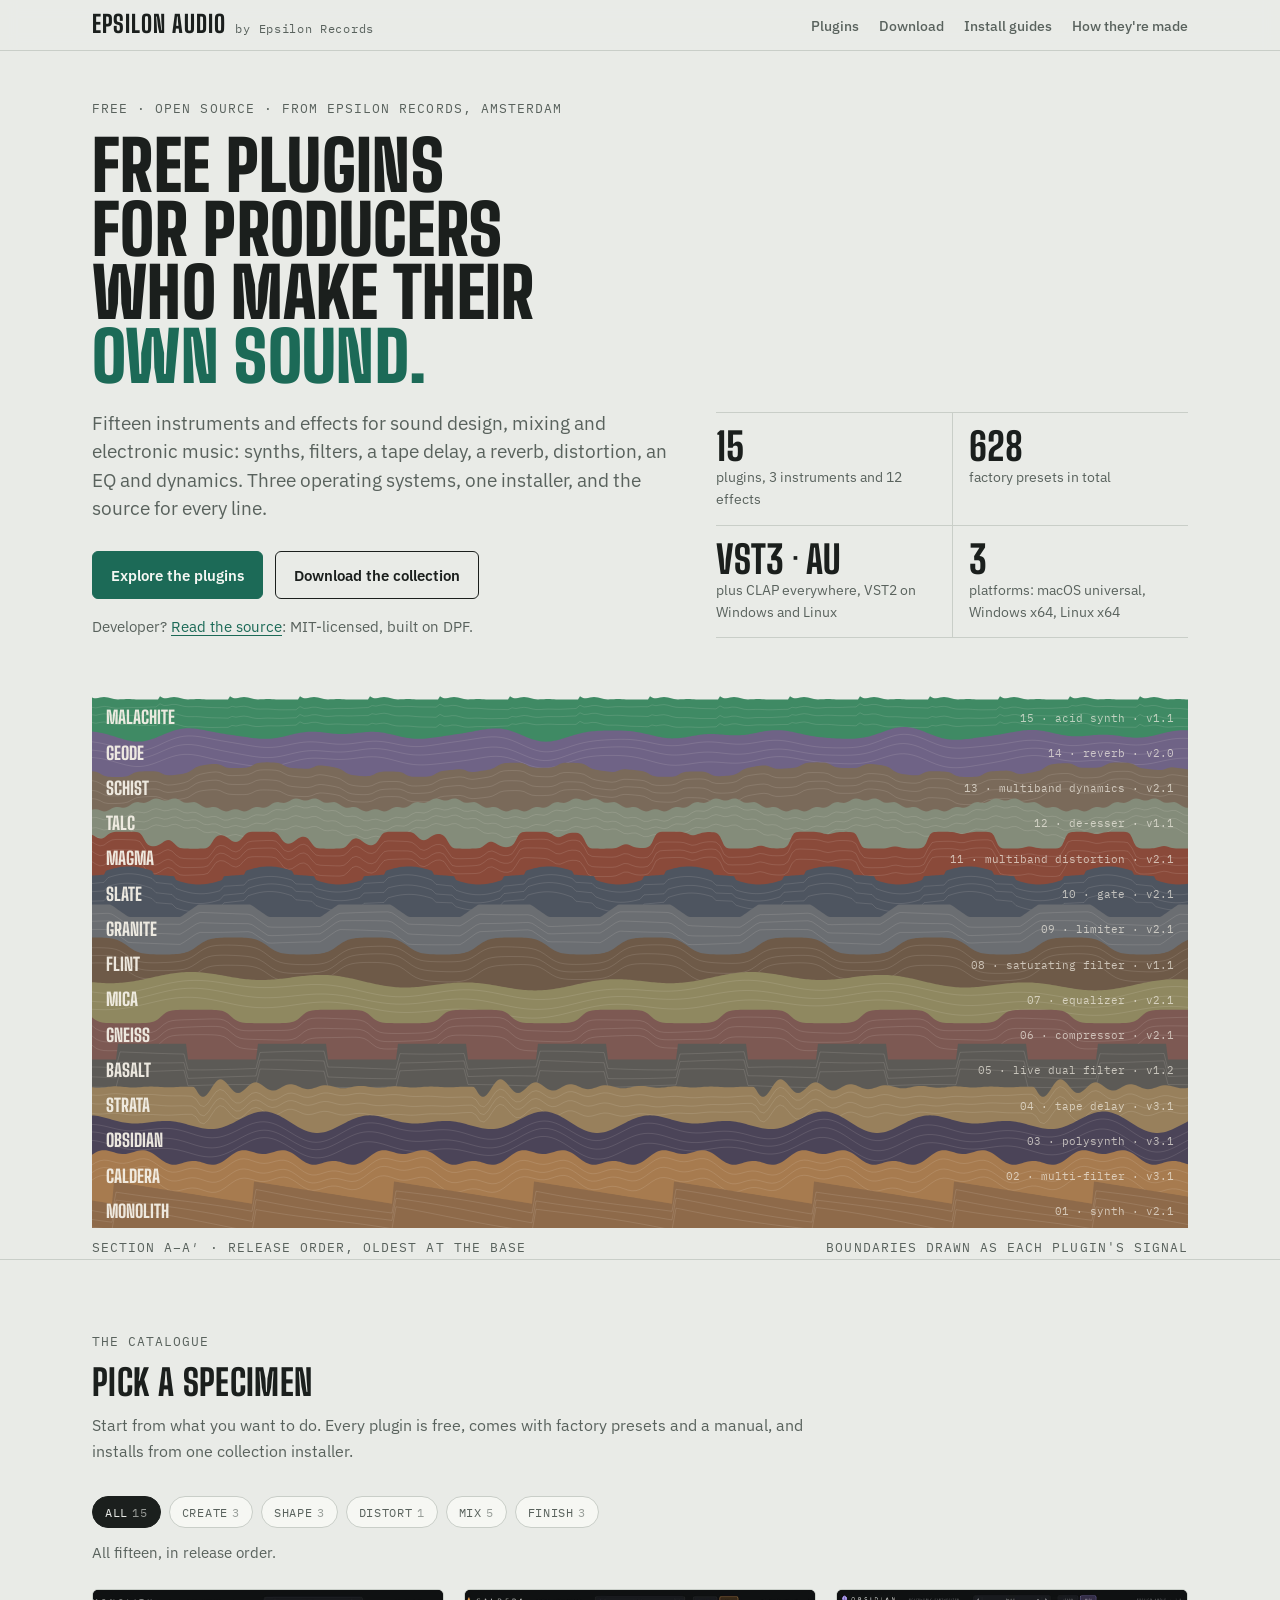
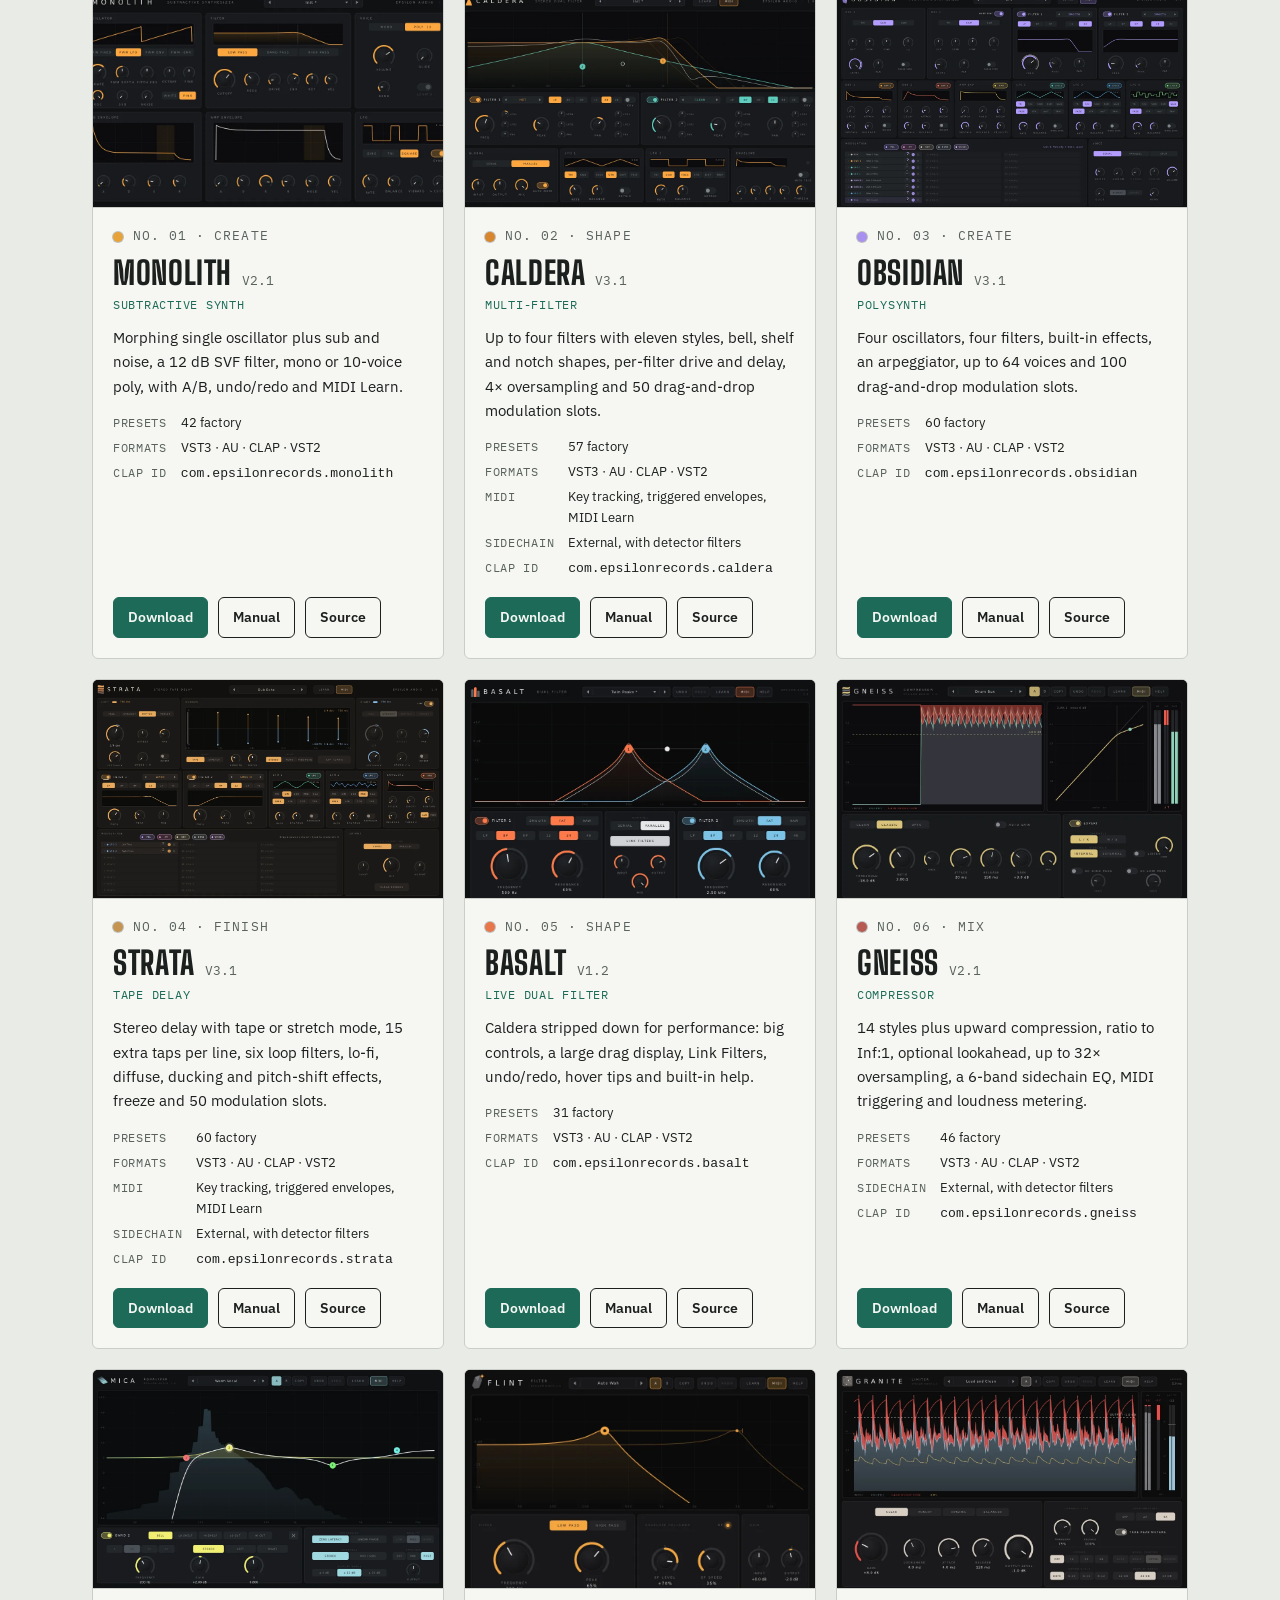
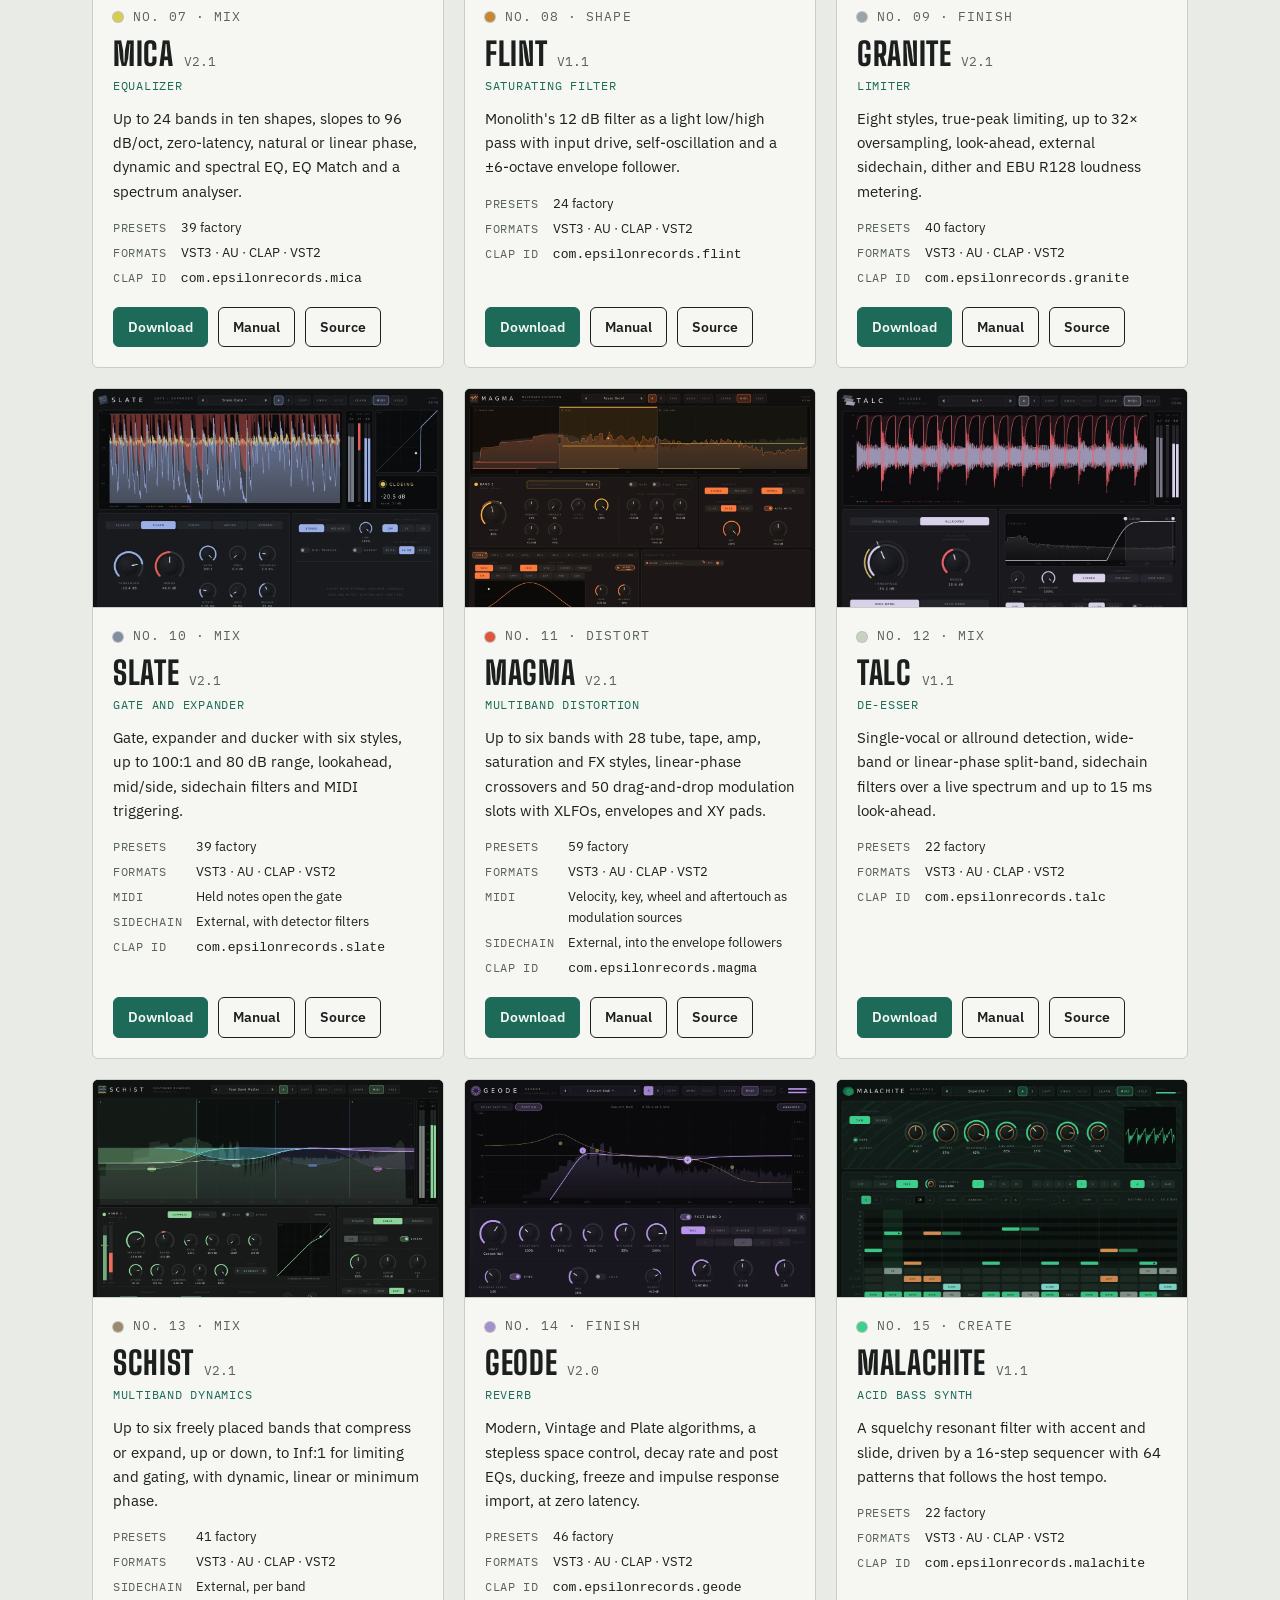
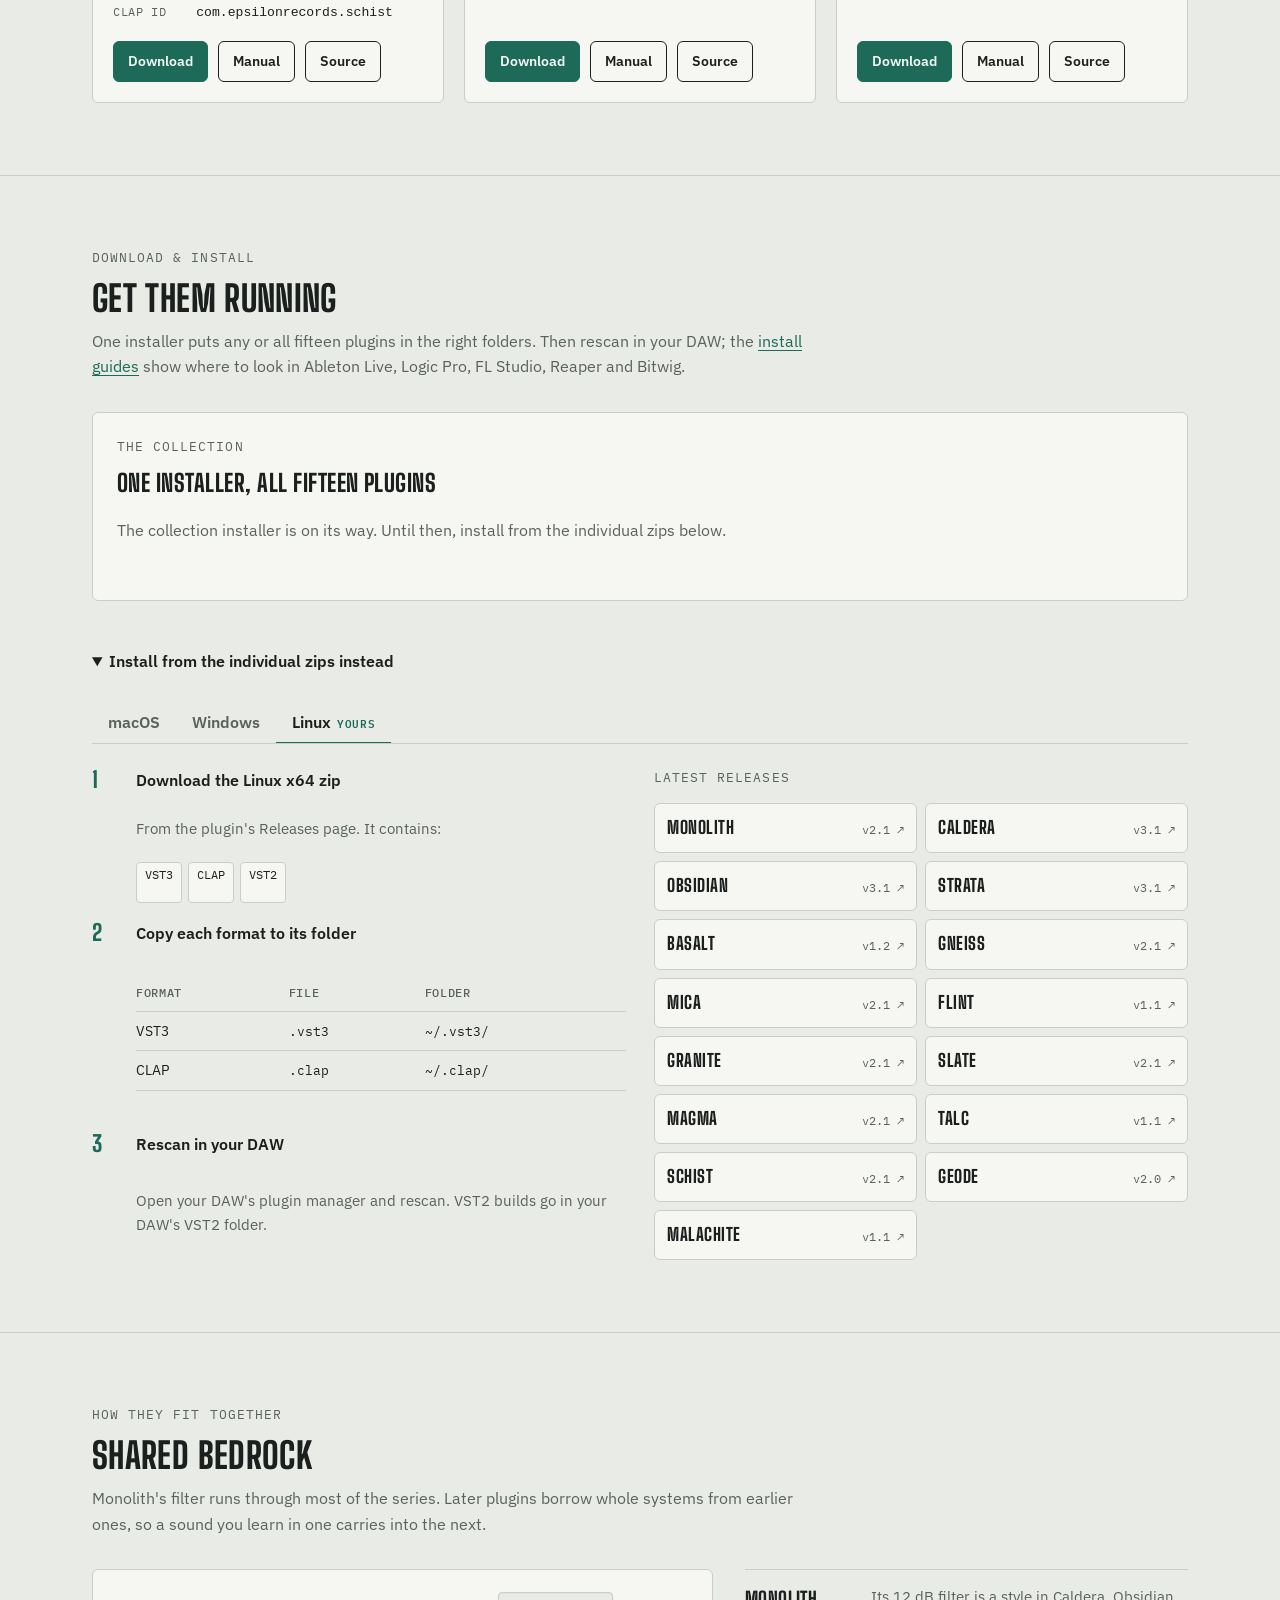
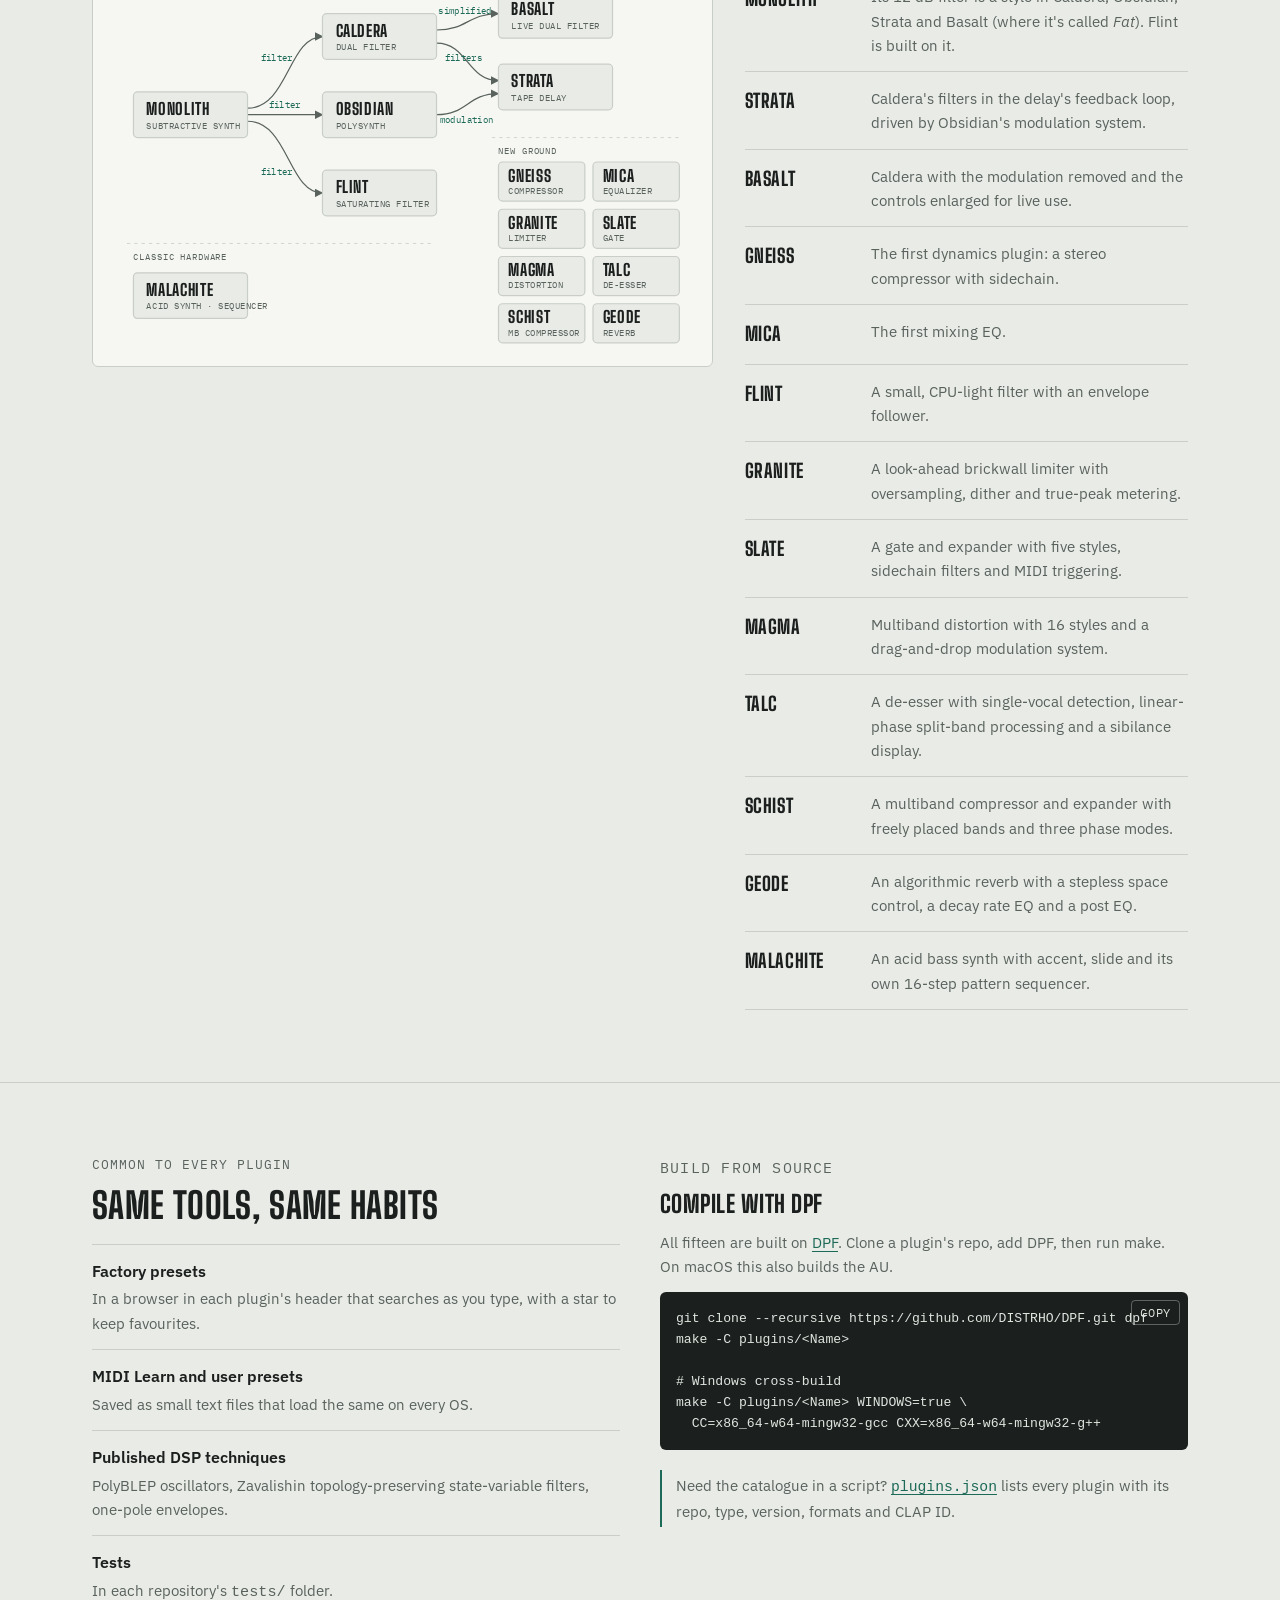
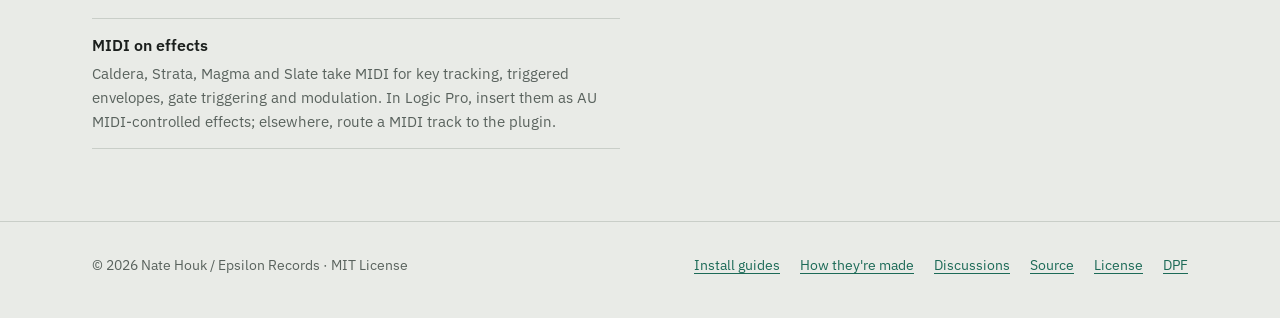
==== commit 2e592c02: "Site: link GitHub Discussions for help and feedback Co-Authored-By: Claude Opus 5.5 <noreply@anthrop" ====
--- a/site/index.html
+++ b/site/index.html
@@ -525,6 +525,7 @@
     <span class="links">
       <a href="install">Install guides</a>
       <a href="made">How they're made</a>
+      <a href="https://github.com/natehouk/epsilon-plugins/discussions" target="_blank" rel="noopener">Discussions</a>
       <a href="https://github.com/natehouk/epsilon-plugins" target="_blank" rel="noopener">Source</a>
       <a href="https://github.com/natehouk/epsilon-plugins/blob/main/LICENSE" target="_blank" rel="noopener">License</a>
       <a href="https://github.com/DISTRHO/DPF" target="_blank" rel="noopener">DPF</a>
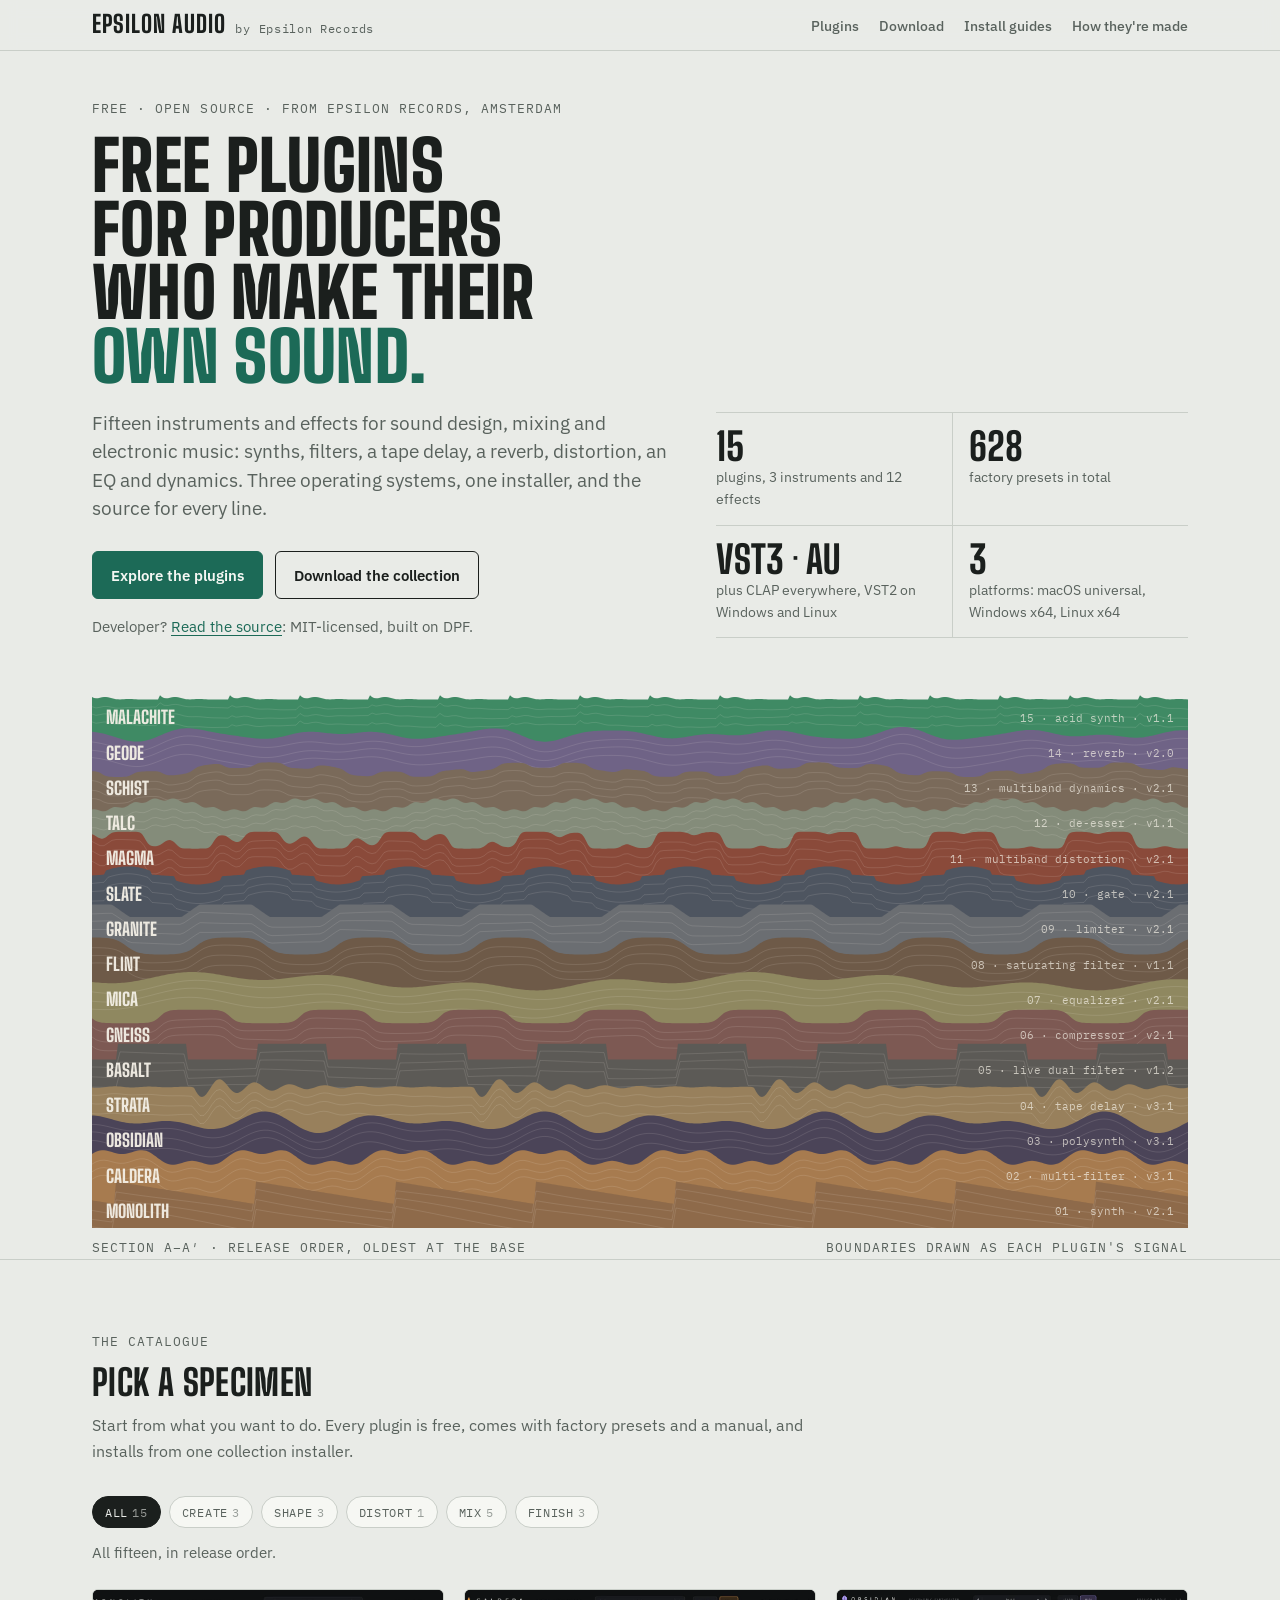
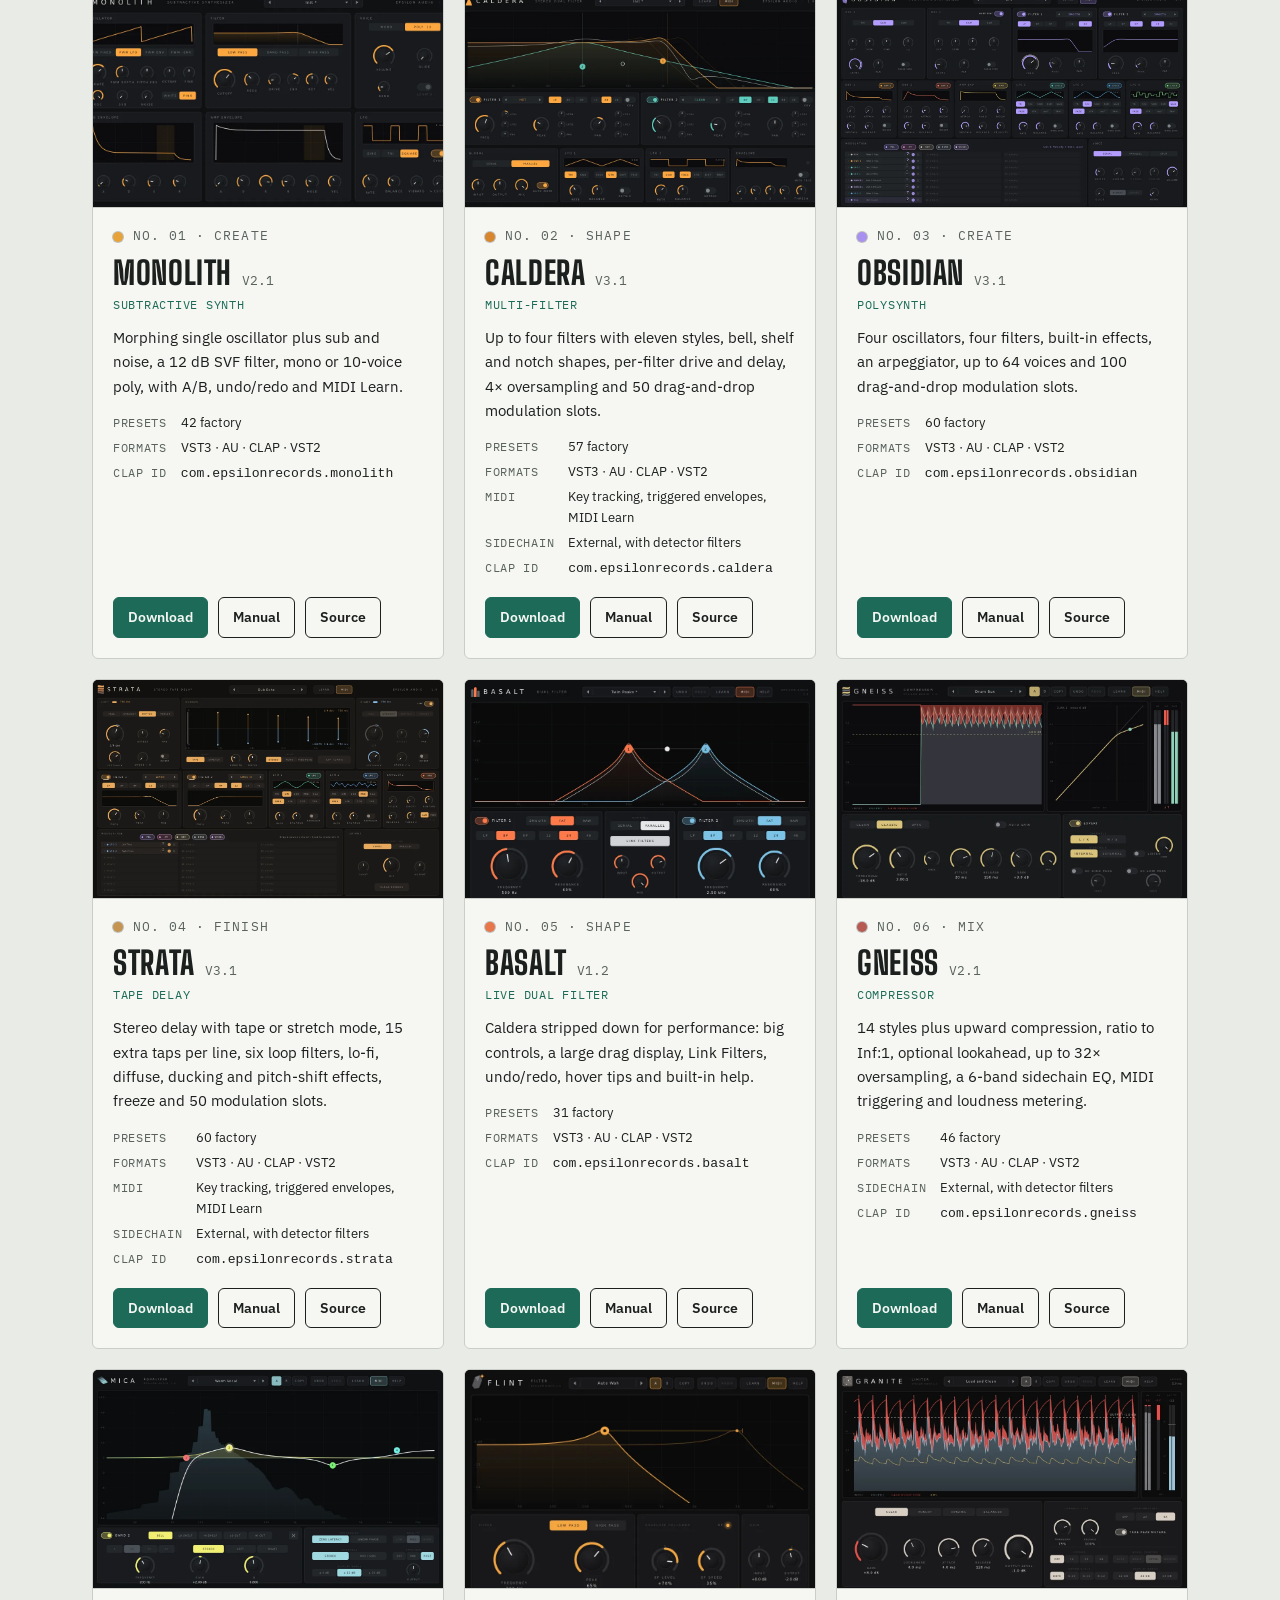
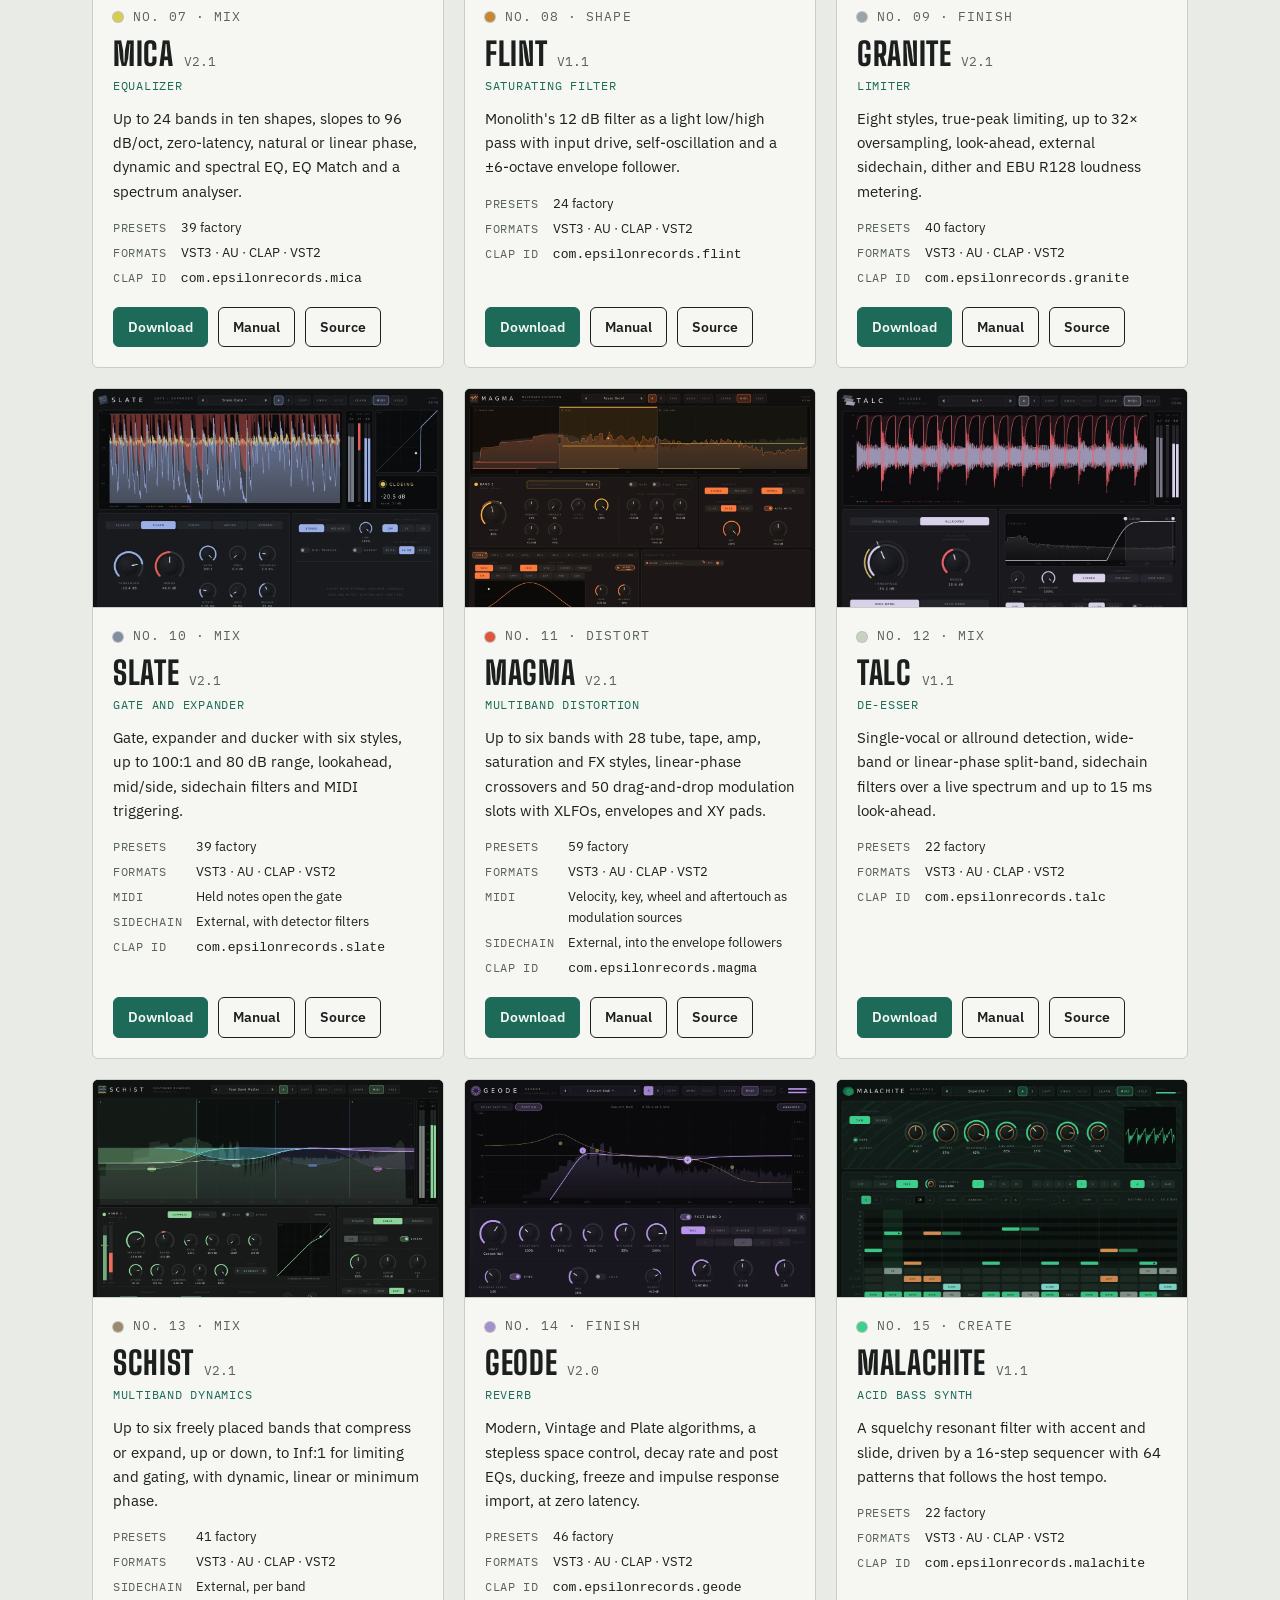
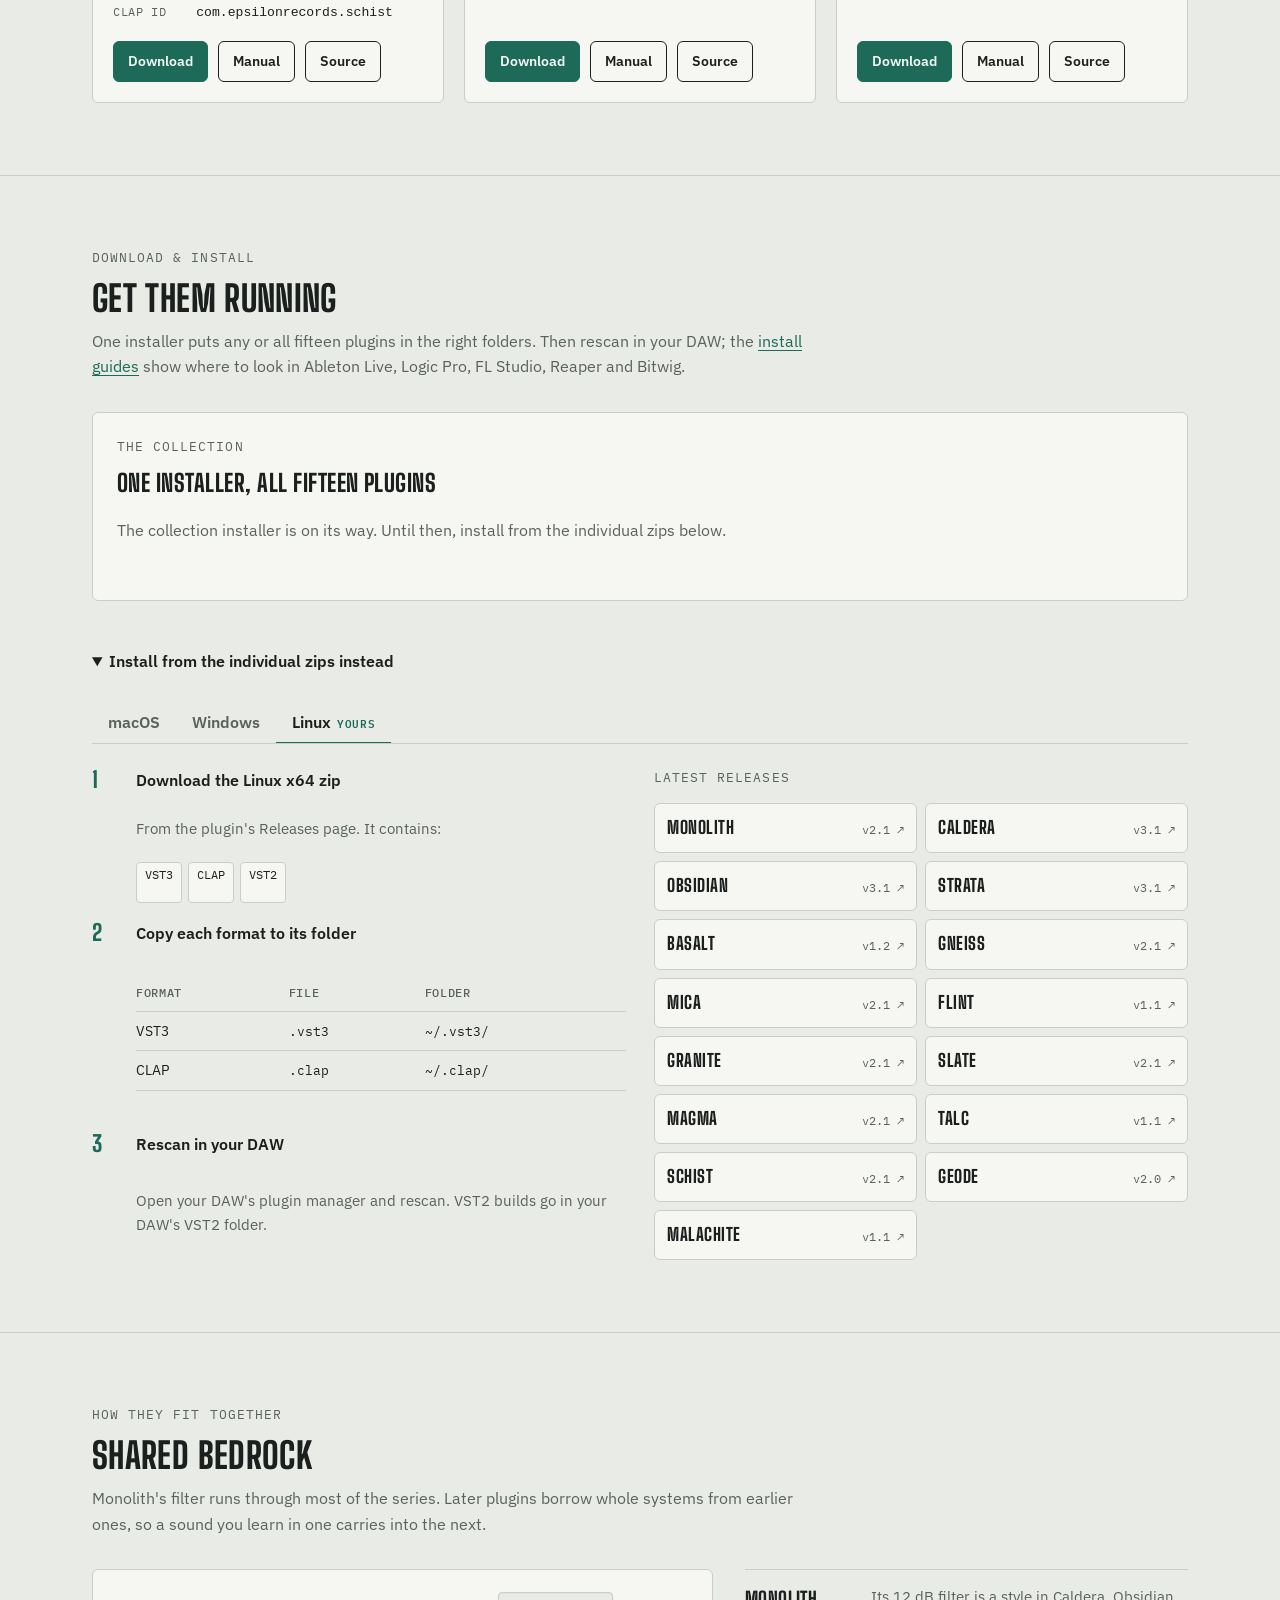
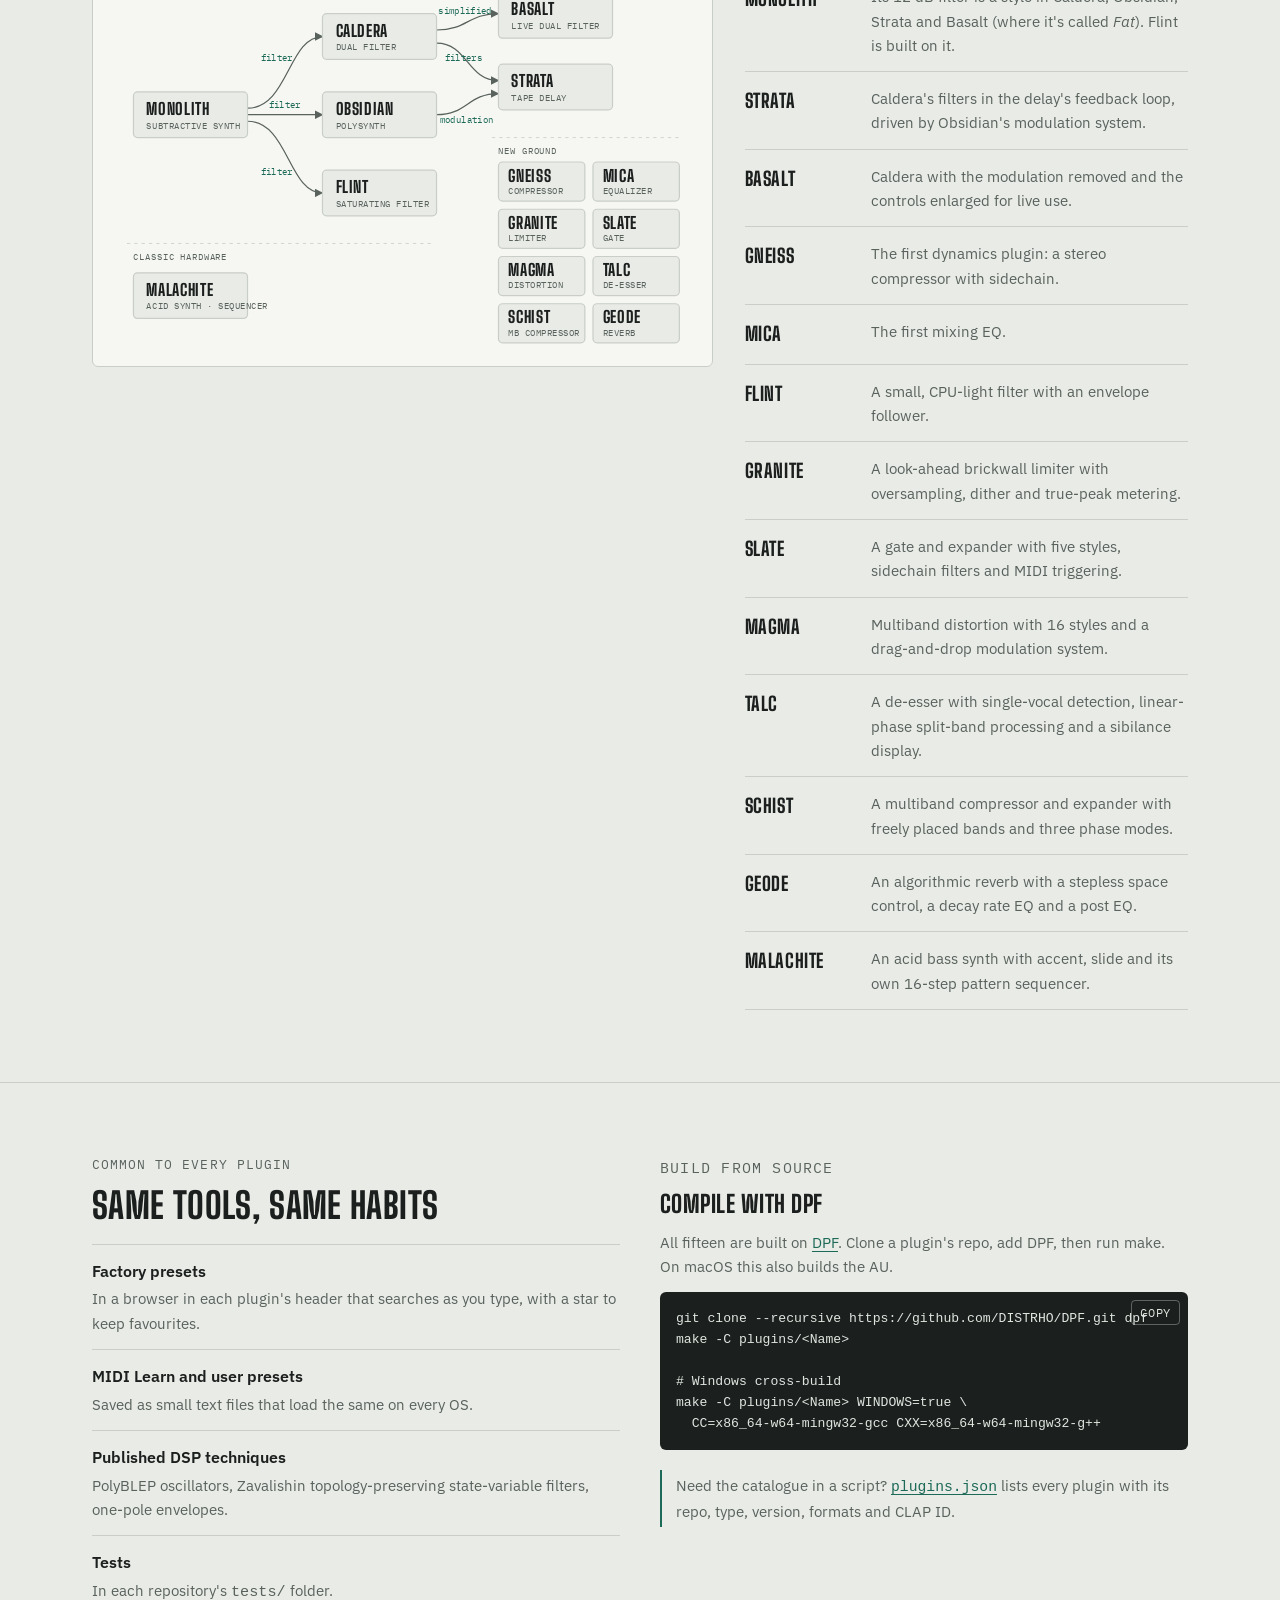
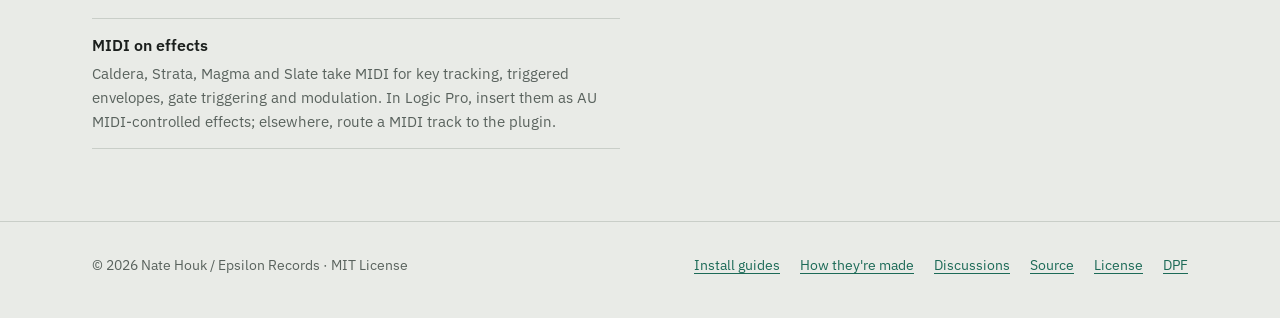
==== commit 68af8d01: "Site: set Buttondown username, keep signup hidden until account review passes Co-Authored-By: Claude" ====
--- a/site/index.html
+++ b/site/index.html
@@ -574,8 +574,10 @@
     ["distort", "Distort", "Saturation and multiband distortion, from warm tape to broken."],
     ["mix", "Mix", "EQ, compression, gating, multiband dynamics and de-essing."],
     ["finish", "Finish", "Space, echo and loudness: a reverb, a tape delay and a limiter."]];
-  // Newsletter: set to the Buttondown username to show the signup section.
-  const BUTTONDOWN_USER = "";
+  // Newsletter (Buttondown username "epsilon"). The account is in Buttondown's review, which blocks new
+  // subscribers, so the section stays hidden until BUTTONDOWN_LIVE is set to true after approval.
+  const BUTTONDOWN_USER = "epsilon";
+  const BUTTONDOWN_LIVE = false;
   const repo = p => "https://github.com/natehouk/" + p.id;
   const esc = s => String(s).replace(/[&<>"]/g, c => ({ "&": "&amp;", "<": "&lt;", ">": "&gt;", '"': "&quot;" }[c]));
 
@@ -712,8 +714,8 @@
       document.getElementById("zips").open = true;
     });
 
-  // Newsletter (Buttondown): shown once BUTTONDOWN_USER is set.
-  if (BUTTONDOWN_USER) {
+  // Newsletter (Buttondown): shown once the account is approved and BUTTONDOWN_LIVE is true.
+  if (BUTTONDOWN_USER && BUTTONDOWN_LIVE) {
     const f = document.getElementById("signup-form");
     f.action = "https://buttondown.com/api/emails/embed-subscribe/" + encodeURIComponent(BUTTONDOWN_USER);
     f.addEventListener("submit", () => plausible("Newsletter signup"));
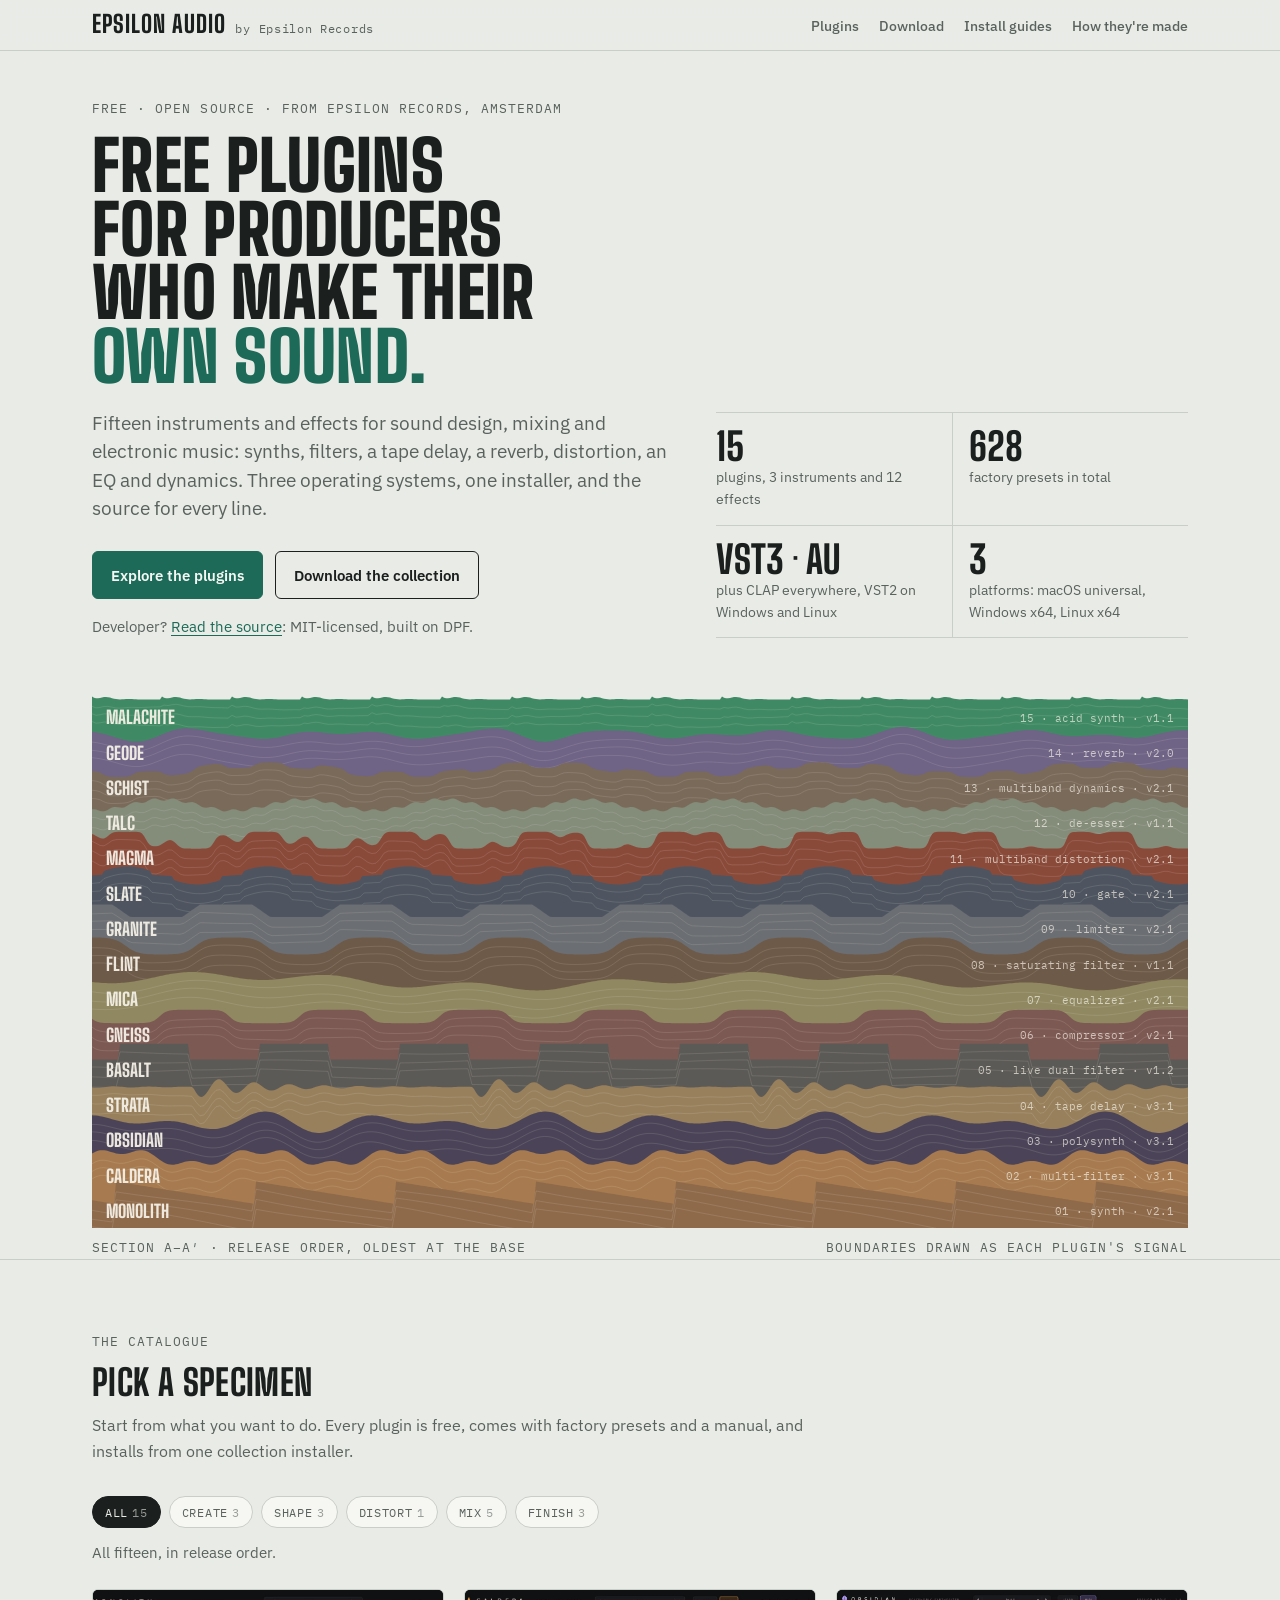
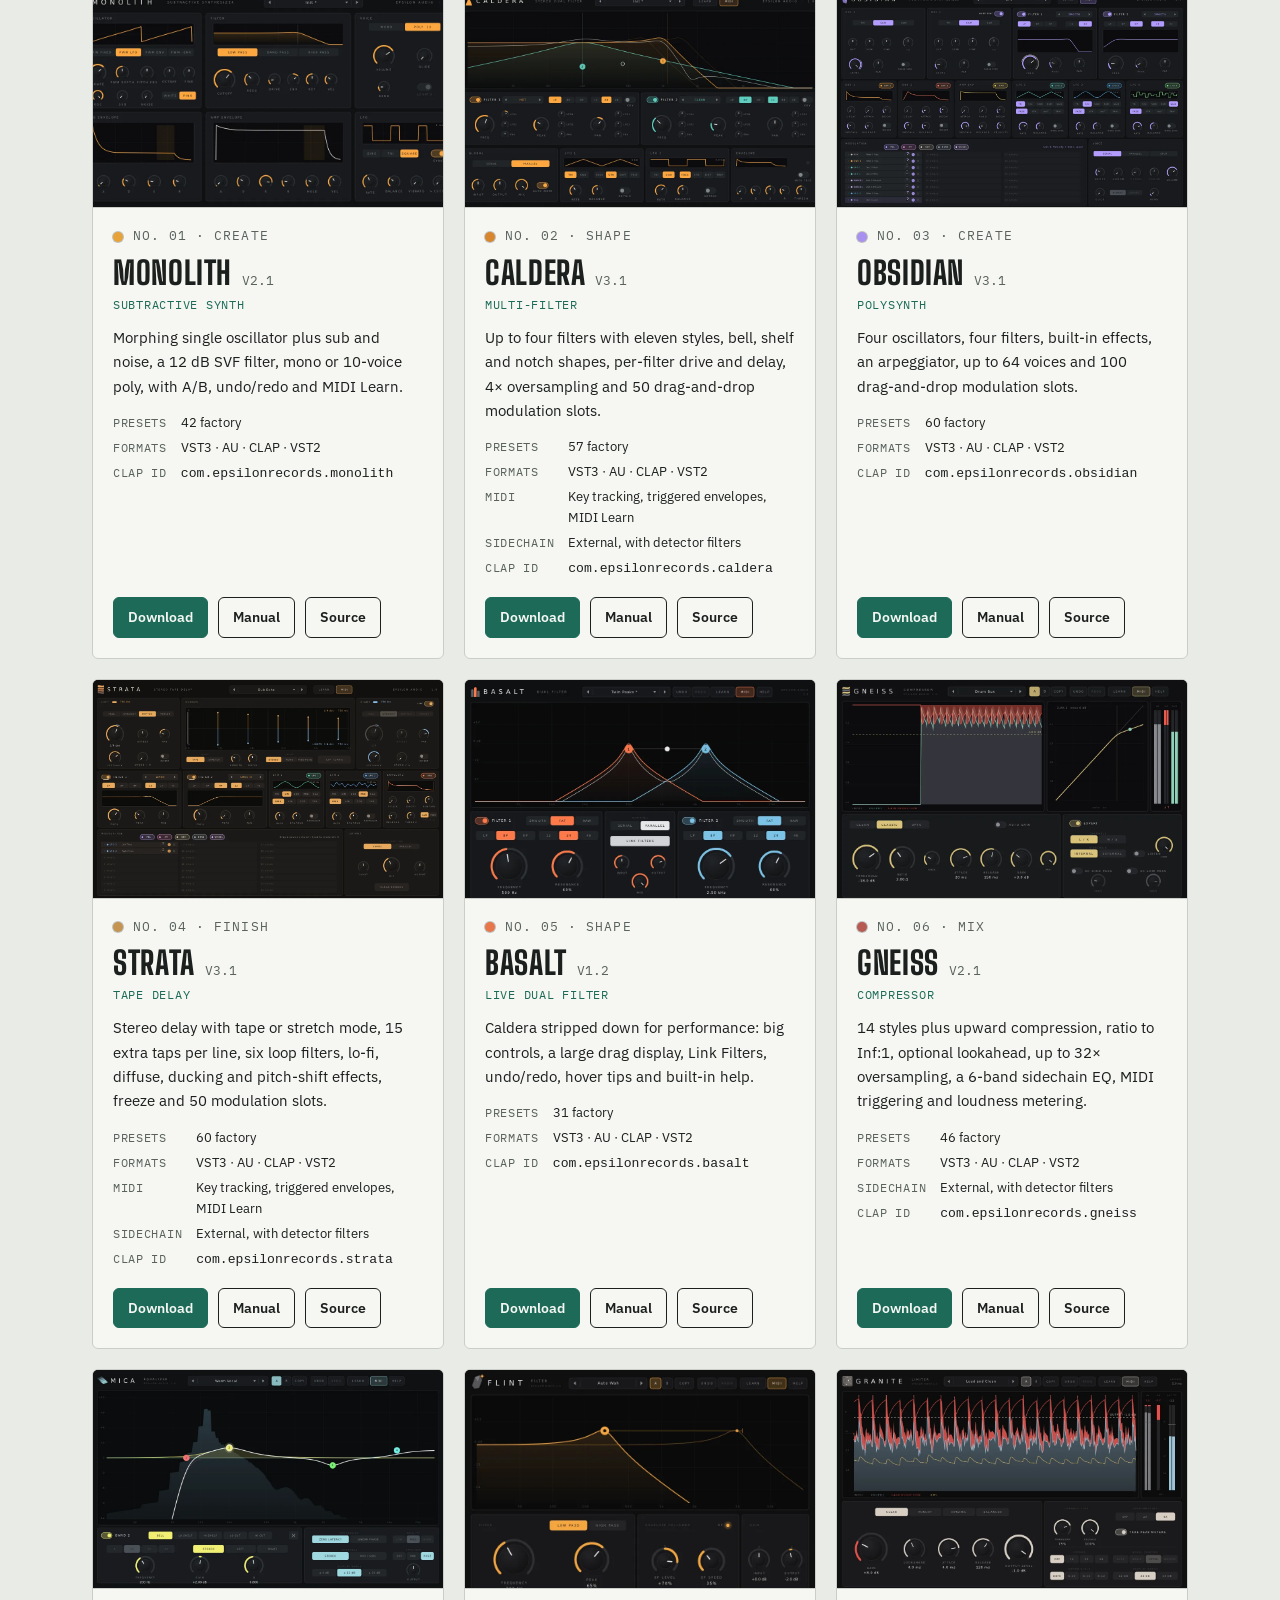
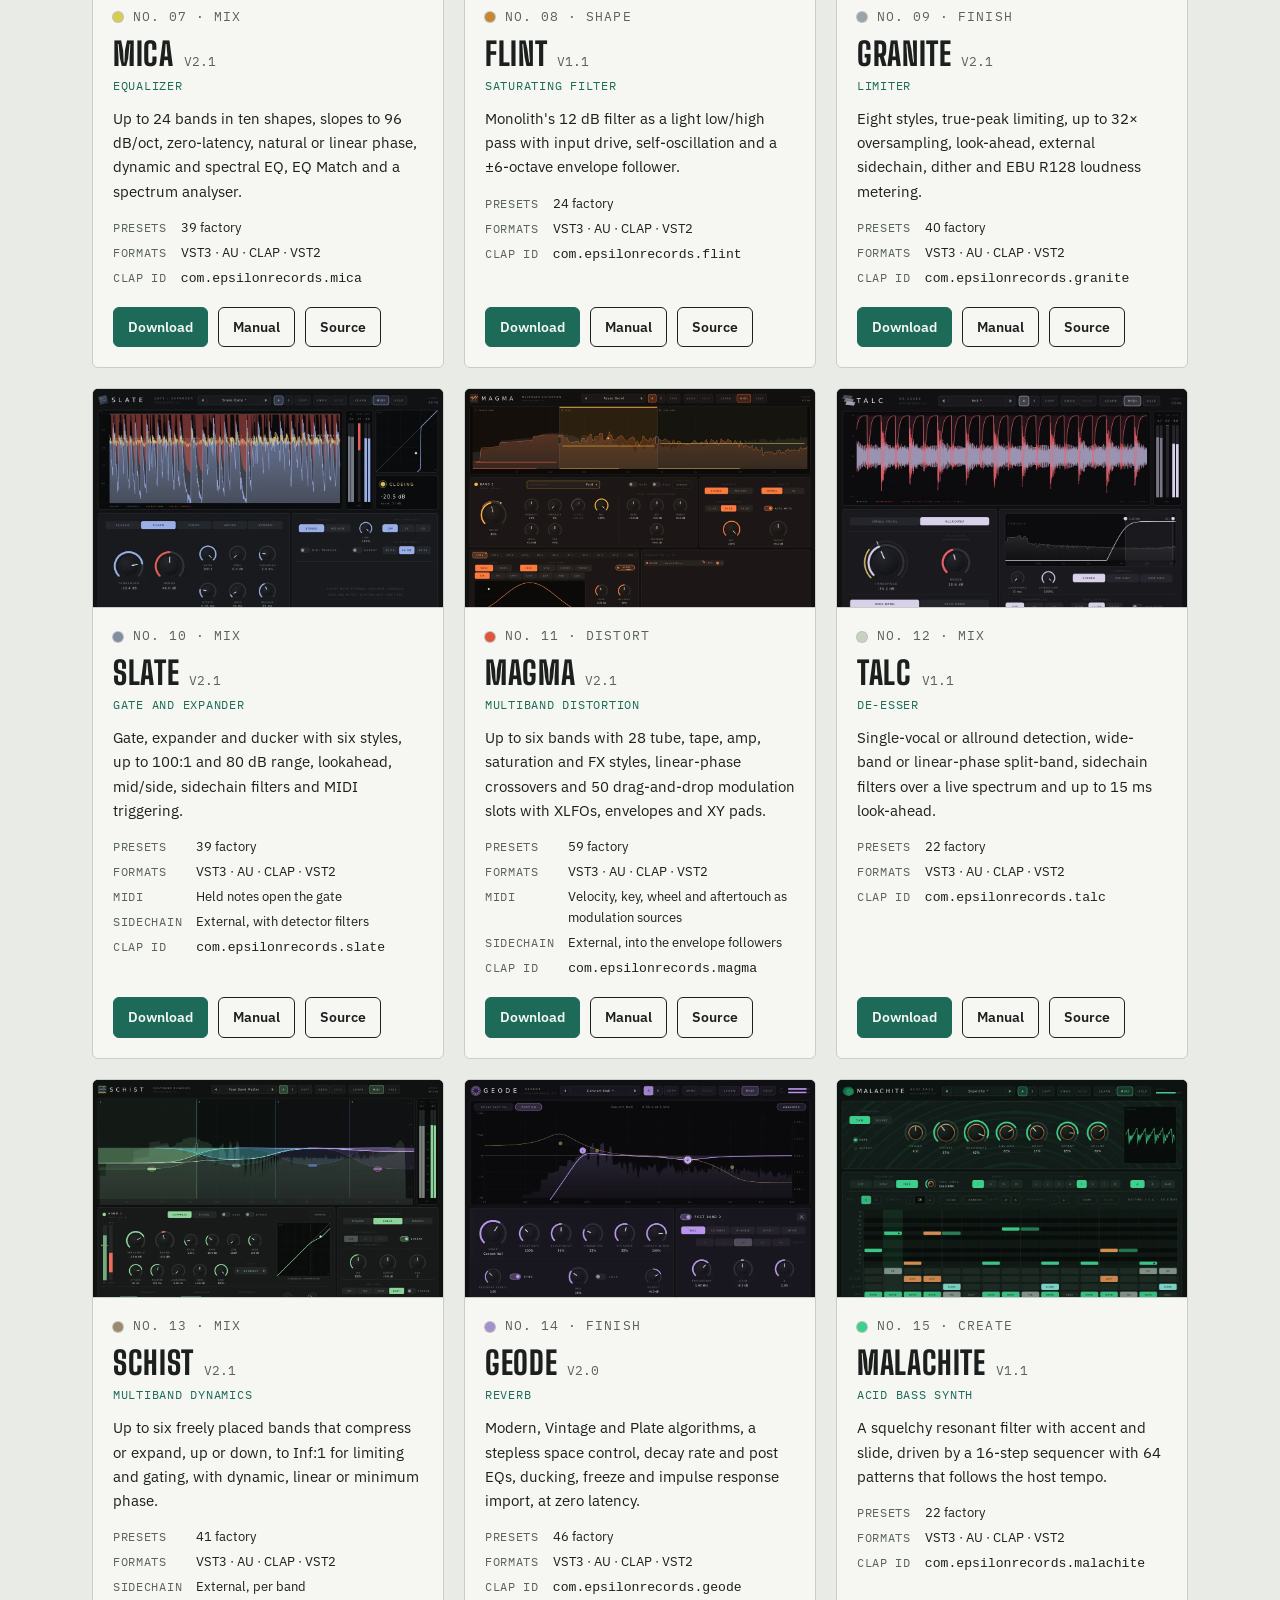
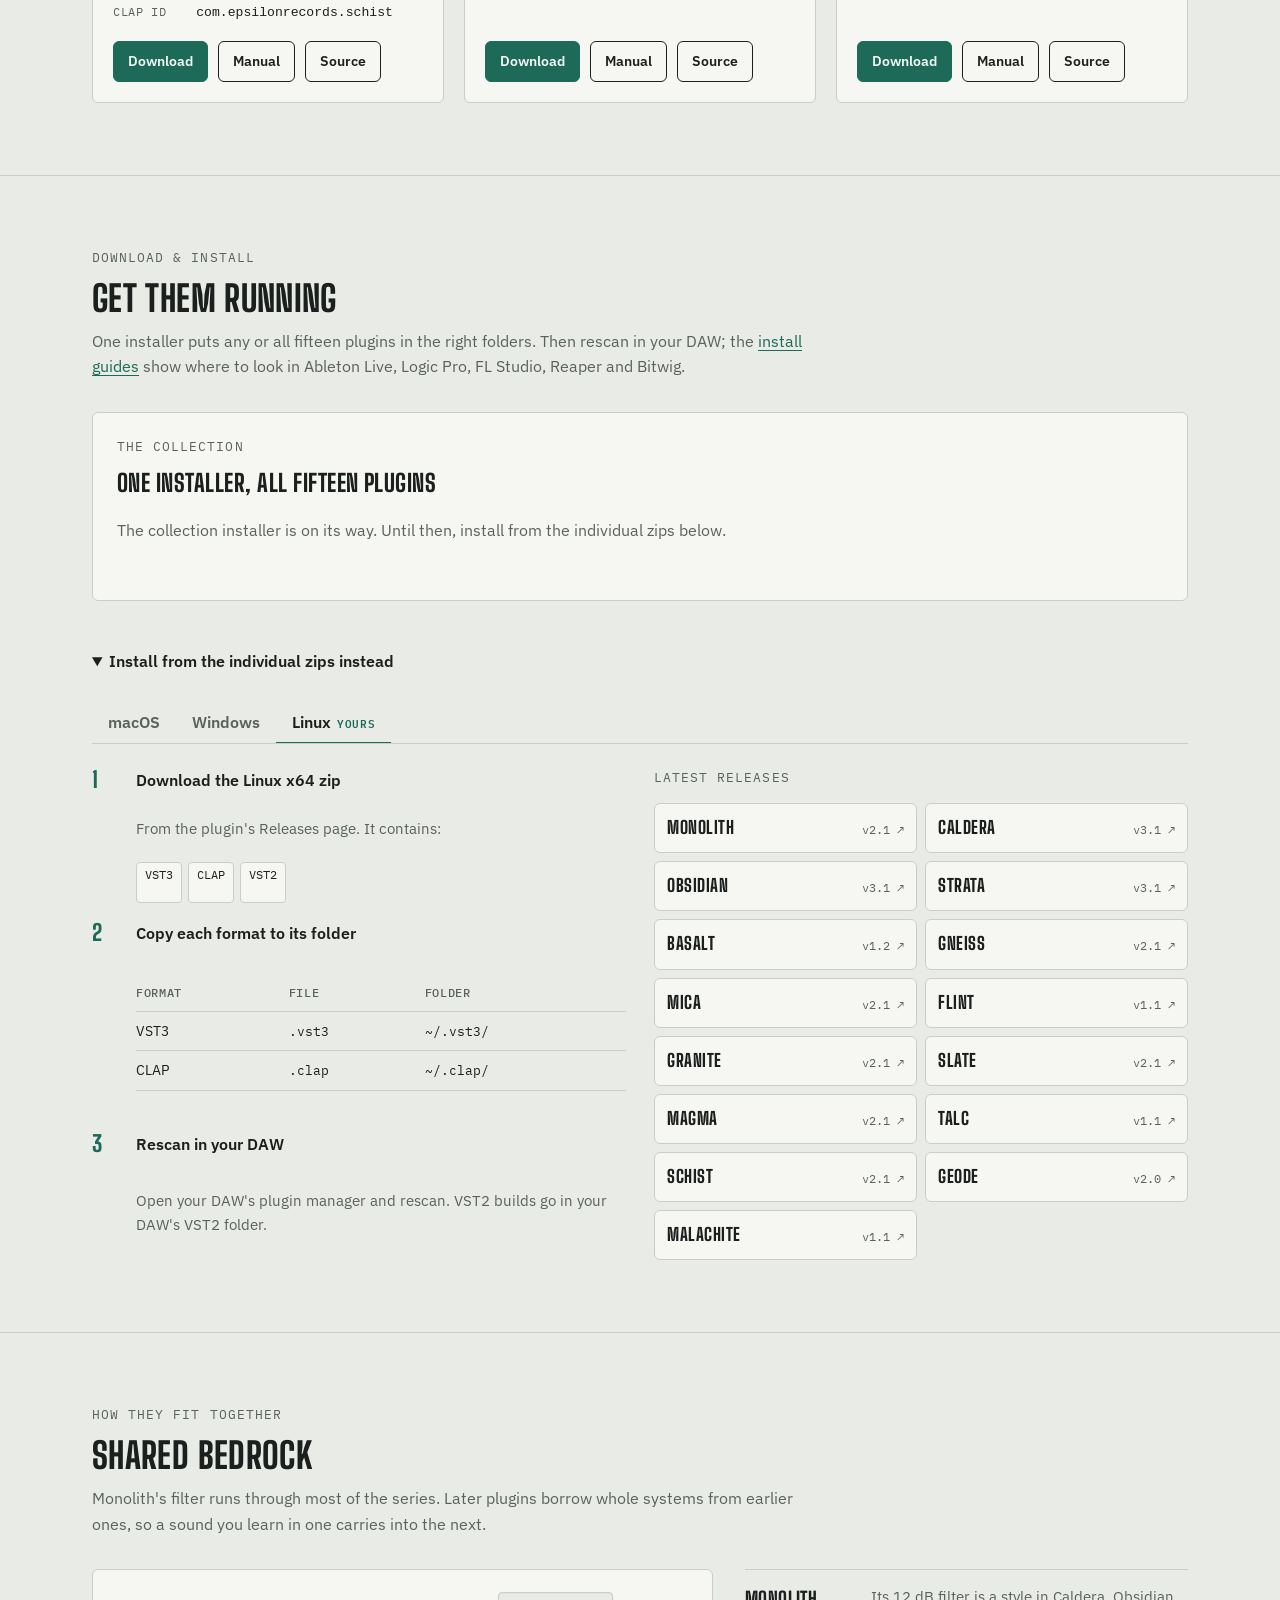
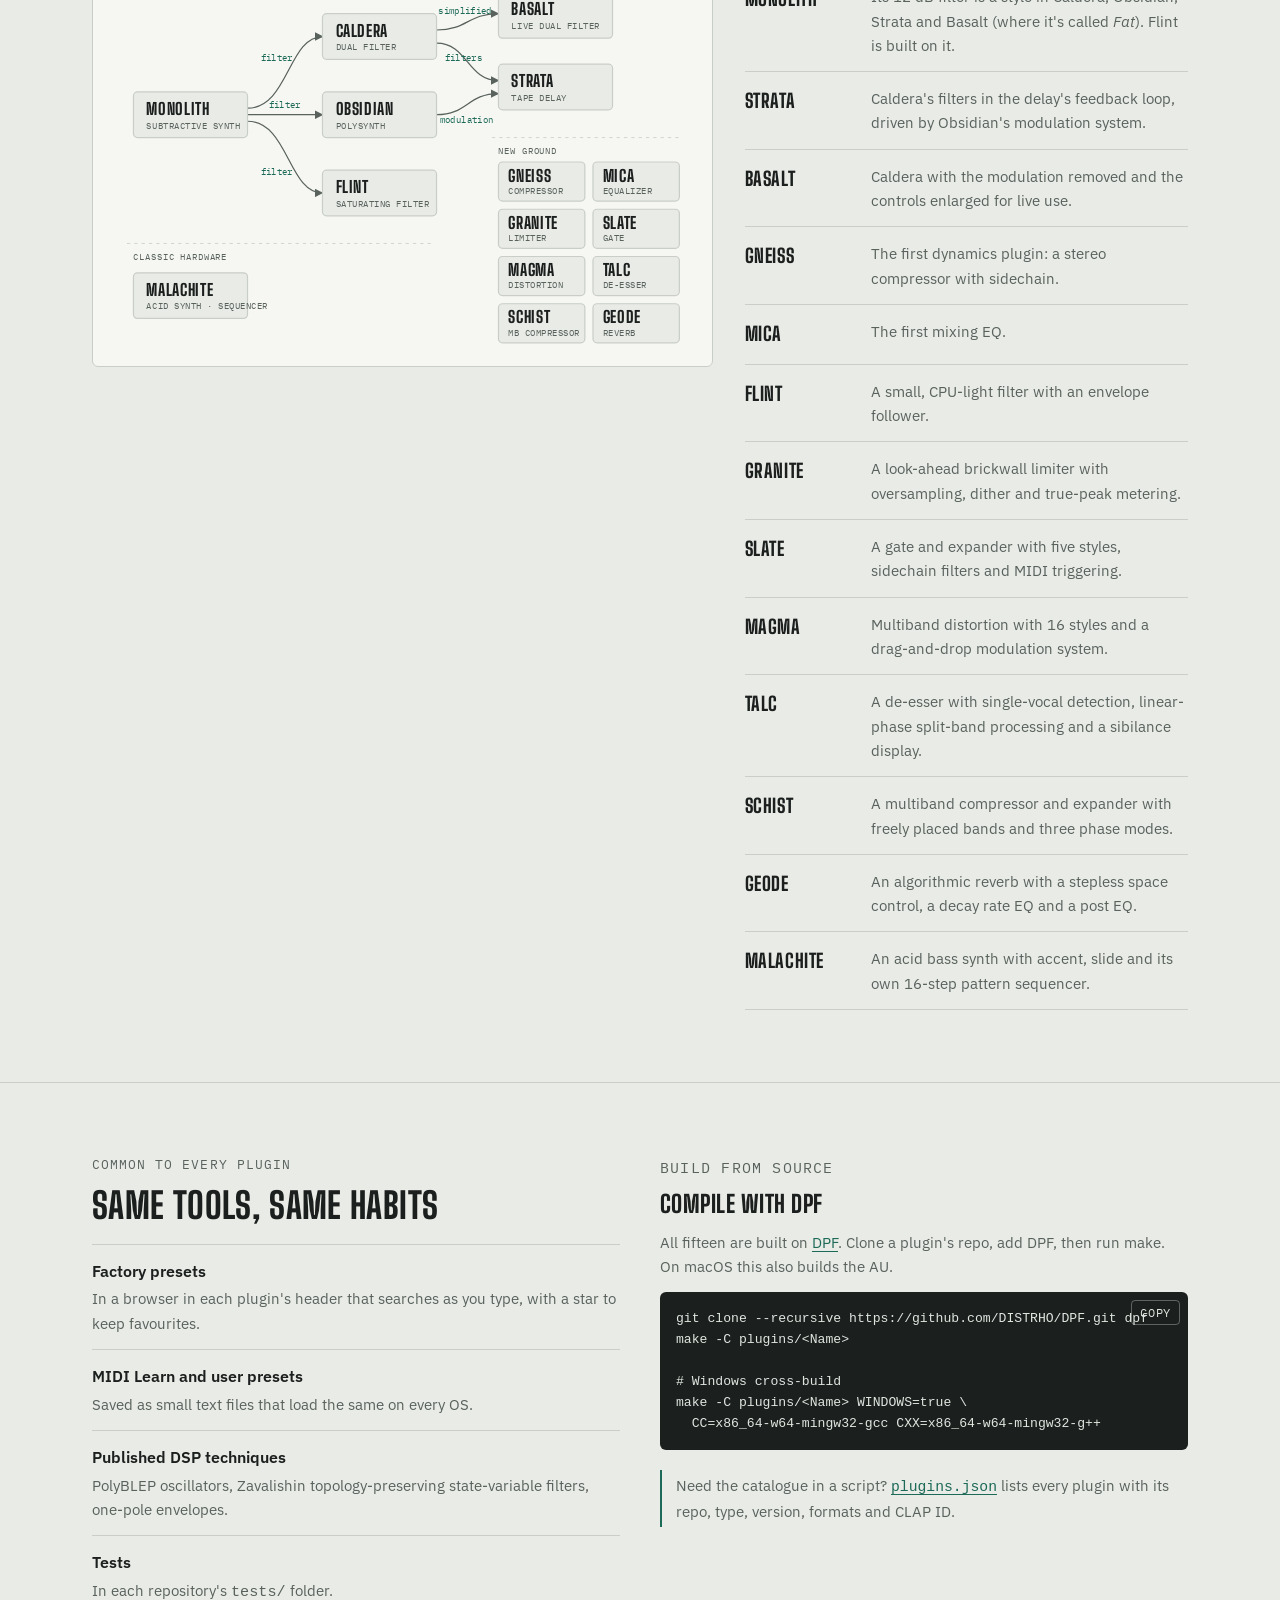
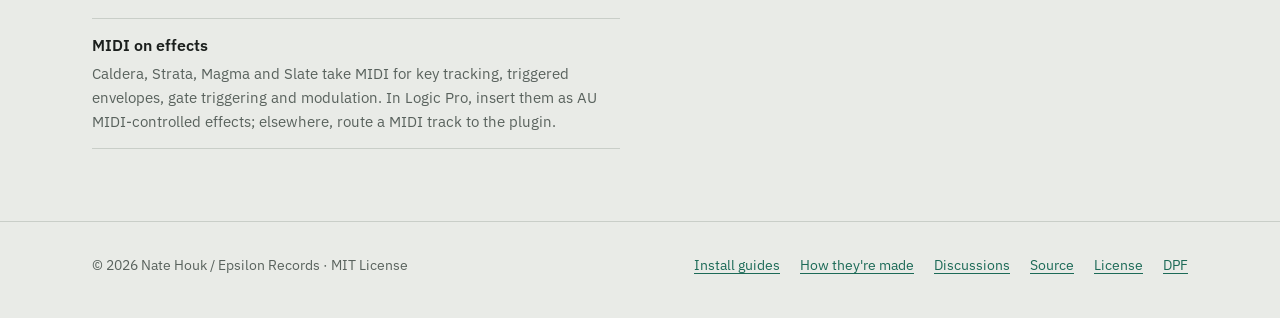
==== commit 5157f7c6: "Site: switch to the Plausible site script for plugins.epsilonrecords.com Co-Authored-By: Claude Opus" ====
--- a/site/index.html
+++ b/site/index.html
@@ -13,8 +13,12 @@
 <title>Epsilon Audio: free audio plugins for producers</title>
 <meta name="description" content="Fifteen free, open-source instruments and effects from Epsilon Records: synths, filters, delay, reverb, distortion, EQ and dynamics. VST3, AU and CLAP for macOS, Windows and Linux.">
 <!-- Plausible: privacy-friendly page analytics (no cookies), plus outbound-link, file-download and custom events -->
-<script defer data-domain="plugins.epsilonrecords.com" src="https://plausible.io/js/script.file-downloads.outbound-links.tagged-events.js"></script>
-<script>window.plausible = window.plausible || function () { (window.plausible.q = window.plausible.q || []).push(arguments); };</script>
+<!-- Privacy-friendly analytics by Plausible -->
+<script async src="https://plausible.io/js/pa-rKcAWi00KyicMzaPgNnBo.js"></script>
+<script>
+  window.plausible=window.plausible||function(){(plausible.q=plausible.q||[]).push(arguments)},plausible.init=plausible.init||function(i){plausible.o=i||{}};
+  plausible.init()
+</script>
 <link rel="preconnect" href="https://fonts.googleapis.com">
 <link rel="preconnect" href="https://fonts.gstatic.com" crossorigin>
 <link rel="stylesheet" href="https://fonts.googleapis.com/css2?family=Big+Shoulders+Display:wght@700;800;900&family=IBM+Plex+Mono:wght@400;500&family=IBM+Plex+Sans:wght@400;500;600&display=swap">
